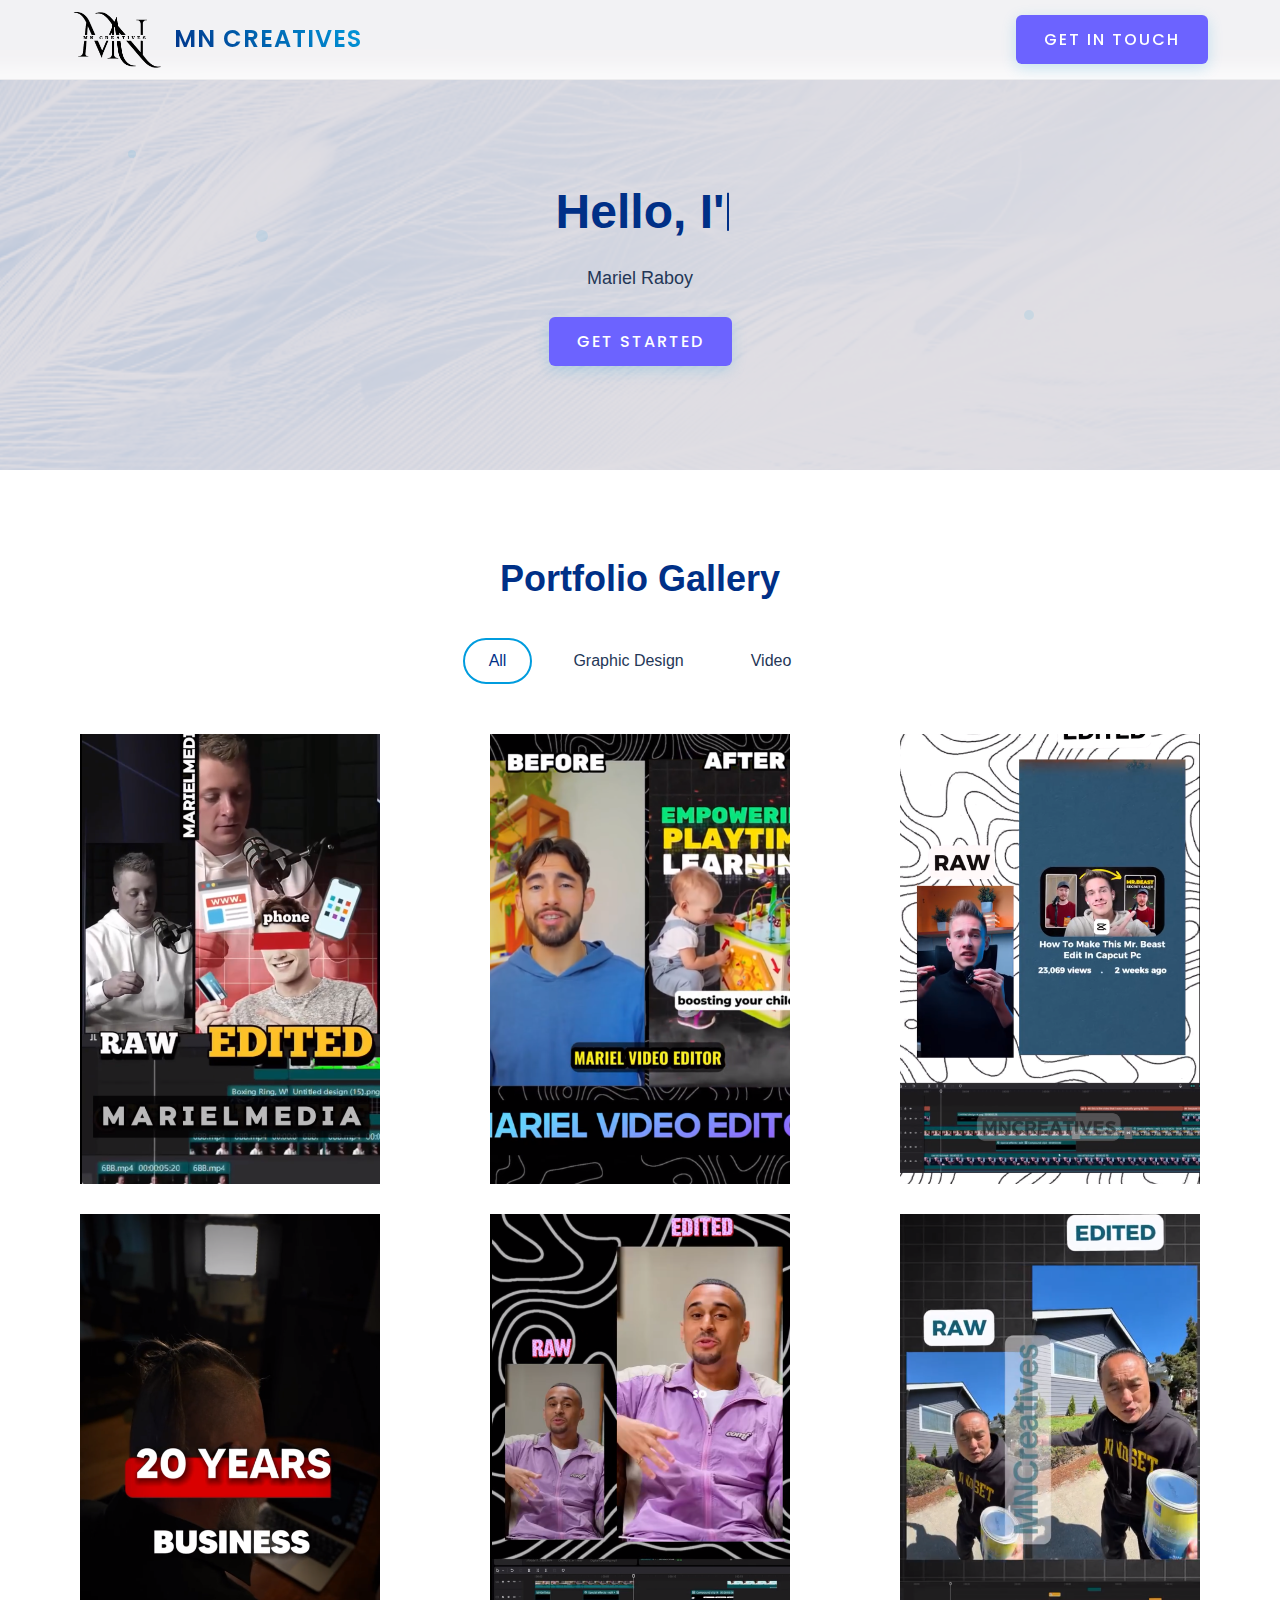
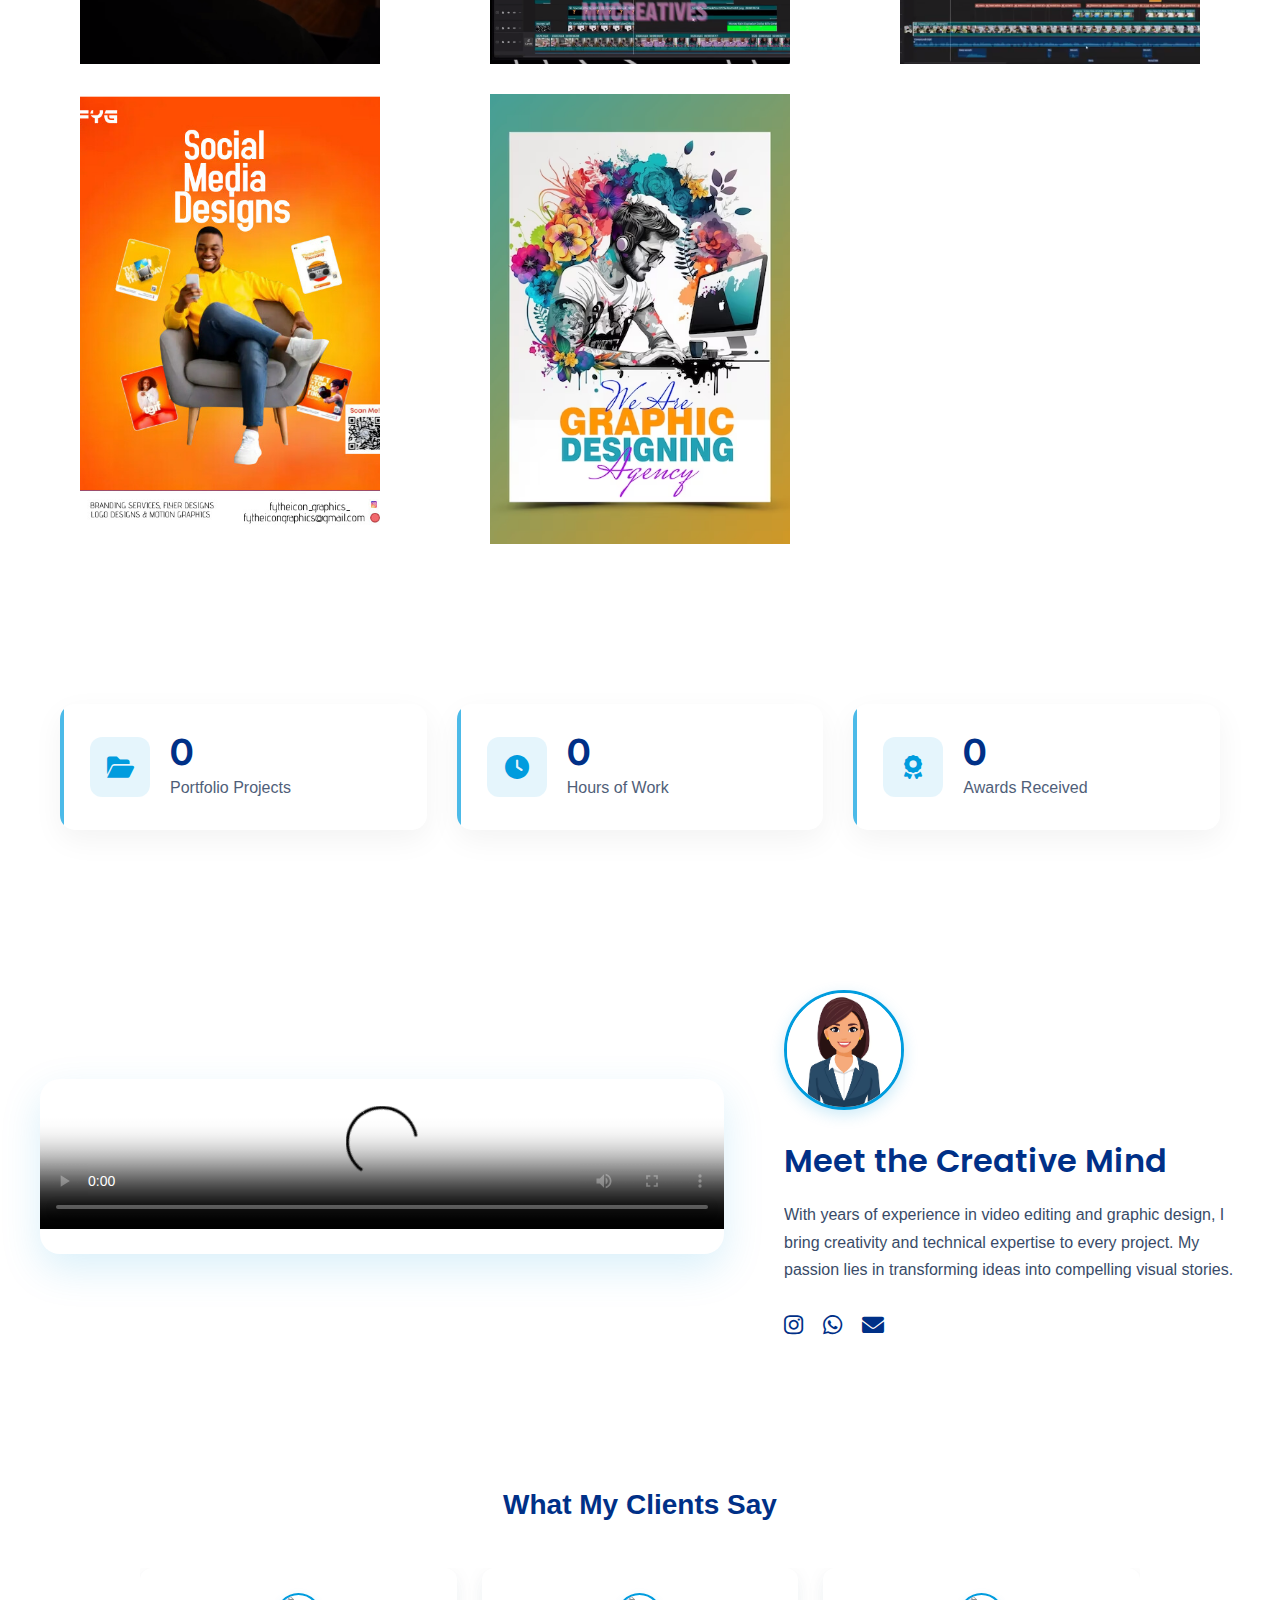
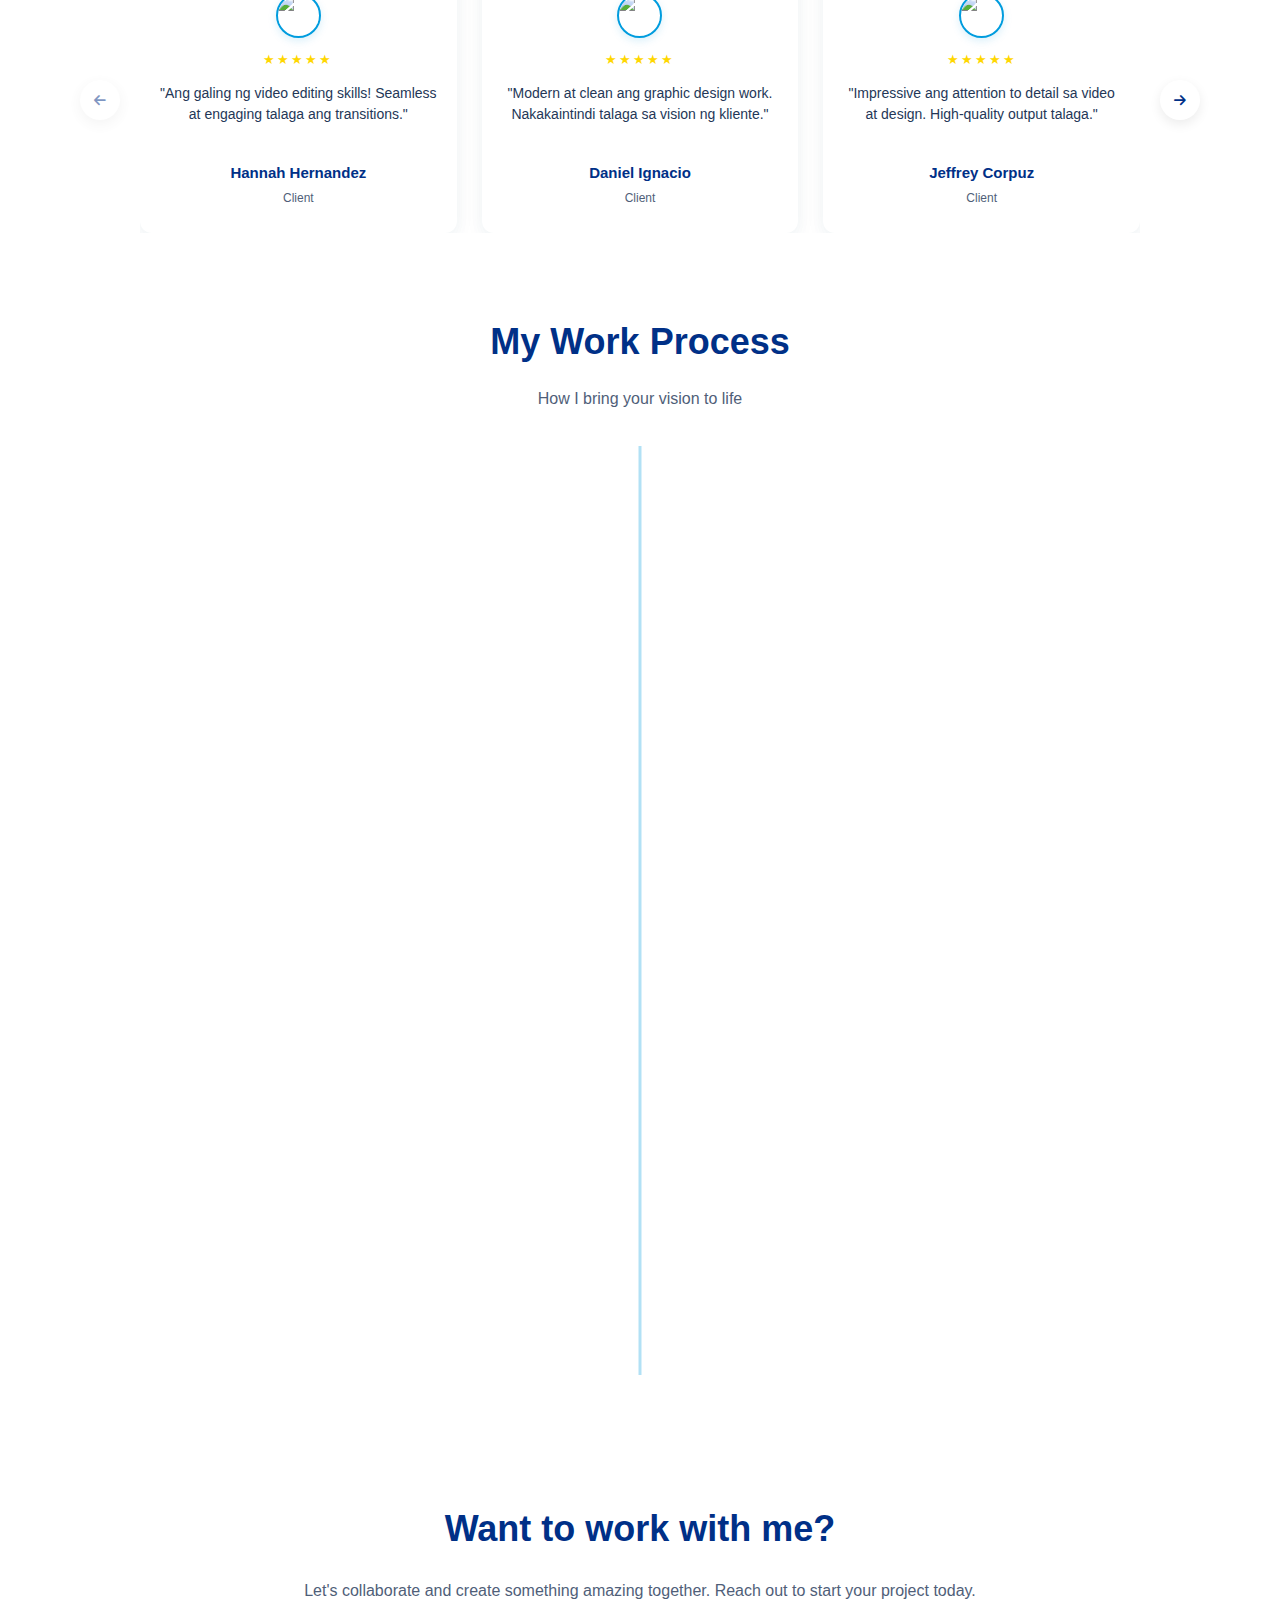
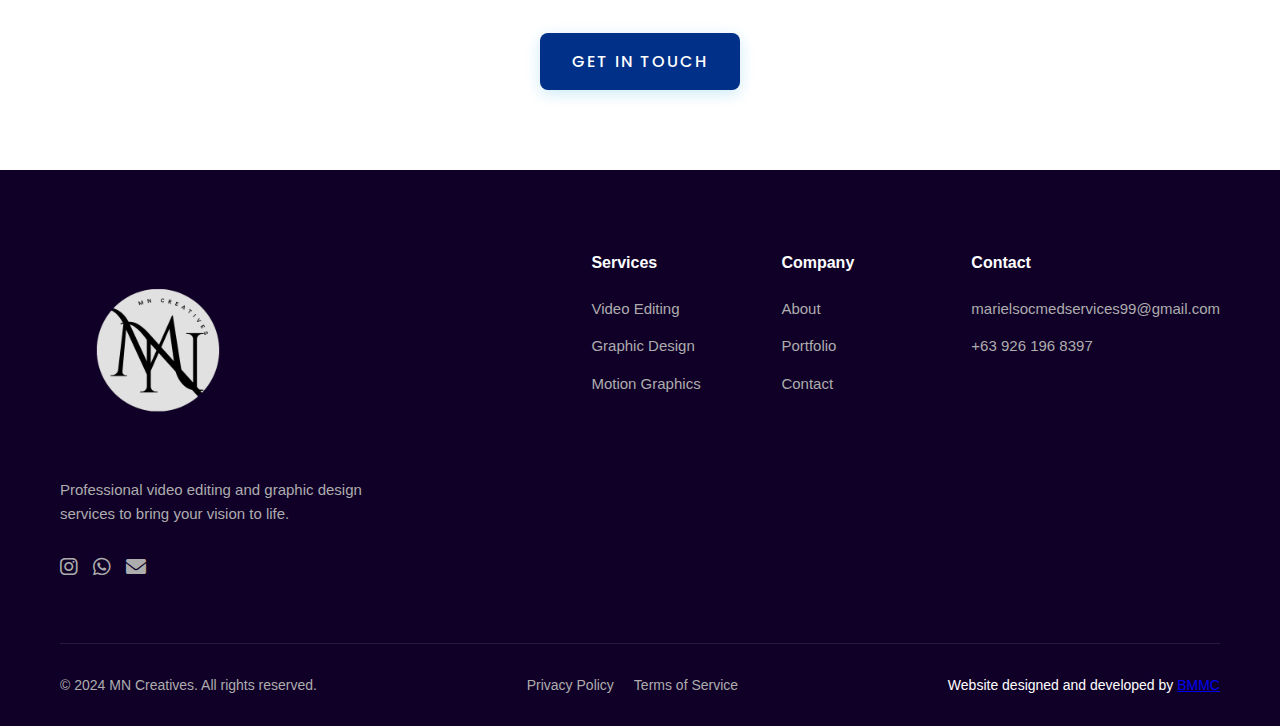
==== MN CREATIVES/index.html @ d4d214c8 "Add vidsss" ====
<!DOCTYPE html>
<html lang="en">
<head>
    <link rel="preconnect" href="https://fonts.googleapis.com">
    <link rel="preconnect" href="https://fonts.gstatic.com" crossorigin>
    <link href="https://fonts.googleapis.com/css2?family=Inter:wght@400;500;600;700&display=swap" rel="stylesheet">
    <link rel="stylesheet" href="https://cdnjs.cloudflare.com/ajax/libs/font-awesome/6.0.0/css/all.min.css">
    <meta charset="UTF-8">
    <meta name="viewport" content="width=device-width, initial-scale=1.0">
    <title>MN CREATIVES</title>
    <link rel="stylesheet" href="style.css">
    <script src="script.js" defer></script>
</head>
<body>
    <!-- Header Section -->
    <header>
        <nav>
            <a href="#" class="logo">
                <img src="images/MN CREATION.png" alt="MN Creatives Logo">
                <span class="logo-text">MN Creatives</span>
            </a>
            <ul class="nav-links">
                <li><a href="#portfolio" class="scroll-link">Portfolio</a></li>
                <li><a href="about.html" onclick="location.href='about.html'">About Me</a></li>
            
                <li><a href="#contact">Contact</a></li>
            </ul>
           
            <a  href="contact.html"><button class="cta-button">Get In Touch</button> </a>
            <button class="menu-btn" aria-label="Toggle menu">
                <span></span>
                <span></span>
                <span></span>
            </button>
        </nav>
    </header>
    <div class="scroll-indicator"></div>
    <!-- Hero Section -->
    <section class="hero">
        <!-- Optional Particles -->
        <div class="particles">
            <div class="particle"></div>
            <div class="particle"></div>
            <div class="particle"></div>
        </div>
        
        <div class="hero-content">
            <h1>Hello, I'm</h1>
            <p>Mariel Raboy
            </p>
                <a href="#contact">
             <button href="#contact" class="cta-button" >Get Started</button>
            </a>
        </div>
    </section>

    <!-- Portfolio Section -->
    <section class="portfolio" id="portfolio">
        <div class="portfolio-header">
            <h2>Portfolio Gallery</h2>
            <div class="portfolio-filters">
                <button class="filter-btn active" data-filter="all">All</button>
                <button class="filter-btn" data-filter="graphic-design">Graphic Design</button>
                <button class="filter-btn" data-filter="video">Video</button>
            </div>
        </div>

        <div class="portfolio-grid">

            <!-- Video Item 1 -->
            <div class="portfolio-item video">
                <div class="portfolio-content">
                    <img src="images/sample1 thmb.png" alt="Corporate Video">
                    <div class="portfolio-overlay">
                        <h3>Corporate Video</h3>
                        <p>Video Production</p>
                        <a href="#" class="view-project"
                           data-type="video"
                           data-media="Videos/sample1.mp4"
                           data-title="Corporate Video"
                           data-category="Video Production"
                           data-description="Professional corporate video showcasing company culture and values through compelling storytelling.">
                            View Project
                        </a>
                    </div>
                </div>
            </div>

            <!-- Video Item 2 -->
            <div class="portfolio-item video">
                <div class="portfolio-content">
                    <img src="images/sample2 thmb.png" alt="Product Showcase">
                    <div class="portfolio-overlay">
                        <h3>Product Showcase</h3>
                        <p>Video Production</p>
                        <a href="#" class="view-project"
                           data-type="video"
                           data-media="videos/sample2.mp4"
                           data-title="Product Showcase"
                           data-category="Video Production"
                           data-description="Dynamic product showcase video highlighting features and benefits through creative cinematography.">
                            View Project
                        </a>
                    </div>
                </div>
            </div>

            <!-- Video Item 3 -->
            <div class="portfolio-item video">
                <div class="portfolio-content">
                    <img src="images/sample3 thmb.png" alt="Event Highlights">
                    <div class="portfolio-overlay">
                        <h3>Event Highlights</h3>
                        <p>Video Production</p>
                        <a href="#" class="view-project"
                           data-type="video"
                           data-media="videos/sample3.mp4"
                           data-title="Event Highlights"
                           data-category="Video Production"
                           data-description="Engaging event highlights video capturing key moments and atmosphere through professional editing.">
                            View Project
                        </a>
                    </div>
                </div>
            </div>


    <!-- Video Item 3 -->
    <div class="portfolio-item video">
        <div class="portfolio-content">
            <img src="images/sample4 thmb.png" alt="Event Highlights">
            <div class="portfolio-overlay">
                <h3>Event Highlights</h3>
                <p>Video Production</p>
                <a href="#" class="view-project"
                   data-type="video"
                   data-media="videos/sample4.mp4"
                   data-title="Event Highlights"
                   data-category="Video Production"
                   data-description="Engaging event highlights video capturing key moments and atmosphere through professional editing.">
                    View Project
                </a>
            </div>
        </div>
    </div>




        <!-- Video Item 3 -->
        <div class="portfolio-item video">
            <div class="portfolio-content">
                <img src="images/sample5 thmb.png" alt="Event Highlights">
                <div class="portfolio-overlay">
                    <h3>Event Highlights</h3>
                    <p>Video Production</p>
                    <a href="#" class="view-project"
                       data-type="video"
                       data-media="videos/sample5.mp4"
                       data-title="Event Highlights"
                       data-category="Video Production"
                       data-description="Engaging event highlights video capturing key moments and atmosphere through professional editing.">
                        View Project
                    </a>
                </div>
            </div>
        </div>








            <!-- Video Item 3 -->
            <div class="portfolio-item video">
                <div class="portfolio-content">
                    <img src="images/sample6 thmb.png" alt="Event Highlights">
                    <div class="portfolio-overlay">
                        <h3>Event Highlights</h3>
                        <p>Video Production</p>
                        <a href="#" class="view-project"
                           data-type="video"
                           data-media="videos/sample6.mp4"
                           data-title="Event Highlights"
                           data-category="Video Production"
                           data-description="Engaging event highlights video capturing key moments and atmosphere through professional editing.">
                            View Project
                        </a>
                    </div>
                </div>
            </div>



     <!-- Graphic Design Item 1 -->
     <div class="portfolio-item graphic-design">
        <div class="portfolio-content">
            <img src="images/samp1.jpg" alt="Logo Design">
            <div class="portfolio-overlay">
                <h3>Poster Design</h3>
                <p>Graphic Design</p>
                <a href="#" class="view-project"
                   data-type="image"
                   data-media="images/samp1.jpg"
                   data-title="Logo Design"
                   data-category="Graphic Design"
                   data-description="Modern and versatile logo design created with careful attention to brand identity and visual impact.">
                    View Project
                </a>
            </div>
        </div>
    </div>



    
     <!-- Graphic Design Item 2 -->
     <div class="portfolio-item graphic-design">
        <div class="portfolio-content">
            <img src="images/samp2.avif" alt="Brand Identity">
            <div class="portfolio-overlay">
                <h3>Brand Identity</h3>
                <p>Graphic Design</p>
                <a href="#" class="view-project"
                   data-type="image"
                   data-media="images/samp2.avif"
                   data-title="Brand Identity"
                   data-category="Graphic Design"
                   data-description="Creative poster design with striking visuals and typography that effectively communicates the intended message and captures attention.">
                    View Project
                </a>
            </div>
        </div>
    </div>


        </div>
    </section>

    <!-- Stats Section -->
    <section class="stats">
        <div class="stats-container">
            <div class="stat-item">
                <div class="stat-icon">
                    <i class="fas fa-folder-open"></i>
                </div>
                <div class="stat-content">
                    <div class="stat-number" data-target="8">0</div>
                    <p>Portfolio Projects</p>
                </div>
            </div>
            
            <div class="stat-item">
                <div class="stat-icon">
                    <i class="fas fa-clock"></i>
                </div>
                <div class="stat-content">
                    <div class="stat-number" data-target="1200">0</div>
                    <p>Hours of Work</p>
                </div>
            </div>
            
            <div class="stat-item">
                <div class="stat-icon">
                    <i class="fas fa-award"></i>
                </div>
                <div class="stat-content">
                    <div class="stat-number" data-target="5">0</div>
                    <p>Awards Received</p>
                </div>
            </div>
        </div>
    </section>
    <!-- Introduction Section -->
    <section class="introduction">
        <div class="intro-container">
            <div class="intro-video">
                <div class="video-wrapper">
                    <video id="intro-video" poster="images/video-poster.jpg" controls>
                        <source src="videos/Liquid Motion - Self Intro.mp4" type="video/mp4">
                        Your browser does not support the video tag.
                    </video>
                    <div class="intro-credits">
                        <p>Video by <span>MN Creatives</span></p>
                    </div>
                </div>
            </div>

            <div class="intro-headshot">
                <img src="images/female-employee-avatar_505024-1188.avif" alt="Professional Headshot">
                <div class="intro-text">
                    <h2>Meet the Creative Mind</h2>
                    <p>With years of experience in video editing and graphic design, I bring creativity and technical expertise to every project. My passion lies in transforming ideas into compelling visual stories.</p>
                    <div class="social-links">
                        <a href="#"><i class="fab fa-instagram"></i></a>
                        <a href="https://wa.me/639261968397"><i class="fab fa-whatsapp"></i></a>
                        <a href="mailto:marielsocmedservices99@gmail.com"><i class="fas fa-envelope"></i></a>
                    </div>
                </div> 
            </div>
        </div>


    </section>
    <!-- Testimonials Section -->
    <section class="testimonials">
        <h2>What My Clients Say</h2>
        <div class="testimonials-container">
            <button class="nav-btn prev">
                <i class="fas fa-arrow-left"></i>
            </button>
            
            <div class="testimonials-wrapper">
                <div class="testimonial-track">
                    <!-- Card 1 -->
                    <div class="testimonial-card">
                        <img src="https://easy-peasy.ai/cdn-cgi/image/quality=80,format=auto,width=700/https://fdczvxmwwjwpwbeeqcth.supabase.co/storage/v1/object/public/images/fc91da5e-1965-4cd4-829b-35a06e6fc2b2/930b98e2-1bb7-45ef-a3df-3eee478d4a16.png" alt="Filipino">
                        <div class="stars">★★★★★</div>
                        <p>"Ang galing ng video editing skills! Seamless at engaging talaga ang transitions."</p>
                        <h4>Hannah Hernandez</h4>
                        <span>Client</span>
                    </div>

                    <!-- Card 2 -->
                    <div class="testimonial-card">
                        <img src="https://static.vecteezy.com/system/resources/thumbnails/048/001/175/small_2x/smiling-filipino-young-man-portrait-for-social-media-profile-marketing-website-design-photo.jpg" alt="Filipino">
                        <div class="stars">★★★★★</div>
                        <p>"Modern at clean ang graphic design work. Nakakaintindi talaga sa vision ng kliente."</p>
                        <h4>Daniel Ignacio</h4>
                        <span>Client</span>
                    </div>

                    <!-- Card 3 -->
                    <div class="testimonial-card">
                        <img src="https://static.vecteezy.com/system/resources/thumbnails/048/001/172/small_2x/filipino-teenage-boy-s-bright-smile-ideal-for-youth-and-diversity-representation-in-media-campaigns-photo.jpg" alt="Filipino">
                        <div class="stars">★★★★★</div>
                        <p>"Impressive ang attention to detail sa video at design. High-quality output talaga."</p>
                        <h4>Jeffrey Corpuz</h4>
                        <span>Client</span>
                    </div>

                       <!-- Card 3 -->
                       <div class="testimonial-card">
                        <img src="https://t3.ftcdn.net/jpg/05/48/46/62/360_F_548466222_MDbMS1Aeg9FaSHF42YQMdSUkjTHFV9ym.jpg" alt="Filipino">
                        <div class="stars">★★★★★</div>
                        <p>"Impressive ang attention to detail sa video at design. High-quality output talaga."</p>
                        <h4>Steven Salvacion</h4>
                        <span>Client</span>
                    </div>

                    <!-- Add more cards as needed -->
                </div>
            </div>

            <button class="nav-btn next">
                <i class="fas fa-arrow-right"></i>
            </button>
        </div>
    </section>














<!-- Add this section where you want it to appear -->




   <!-- Step 4 

<section class="pricing-section" id="pricing">
    <div class="container">
        <div class="section-header">
            <h2>Pricing Plans</h2>
            <p>Choose the perfect package for your project</p>
        </div>

        <div class="pricing-grid">
     =
            <div class="pricing-card">
                <div class="package-header">
                    <h3>Basic Package</h3>
                    <div class="price">
                        <span class="currency">₱</span>
                        <span class="amount">2,500</span>
                        <span class="duration">/project</span>
                    </div>
                </div>
                <div class="package-features">
                    <ul>
                        <li><i class="fas fa-check"></i> Basic Video Editing</li>
                        <li><i class="fas fa-check"></i> Up to 5 Minutes Duration</li>
                        <li><i class="fas fa-check"></i> 2 Rounds of Revisions</li>
                        <li><i class="fas fa-check"></i> Basic Color Correction</li>
                        <li><i class="fas fa-check"></i> 3-5 Days Delivery</li>
                        <li><i class="fas fa-check"></i> 1080p Full HD</li>
                    </ul>
                </div>
                <a href="contact.html" class="package-btn">Get Started</a>
            </div>

  
            <div class="pricing-card featured">
                <div class="popular-badge">Most Popular</div>
                <div class="package-header">
                    <h3>Pro Package</h3>
                    <div class="price">
                        <span class="currency">₱</span>
                        <span class="amount">5,000</span>
                        <span class="duration">/project</span>
                    </div>
                </div>
                <div class="package-features">
                    <ul>
                        <li><i class="fas fa-check"></i> Advanced Video Editing</li>
                        <li><i class="fas fa-check"></i> Up to 15 Minutes Duration</li>
                        <li><i class="fas fa-check"></i> Unlimited Revisions</li>
                        <li><i class="fas fa-check"></i> Advanced Color Grading</li>
                        <li><i class="fas fa-check"></i> Motion Graphics</li>
                        <li><i class="fas fa-check"></i> 2-3 Days Delivery</li>
                        <li><i class="fas fa-check"></i> 4K Resolution</li>
                    </ul>
                </div>
                <a href="contact.html" class="package-btn featured">Get Started</a>
            </div>

   
            <div class="pricing-card">
                <div class="package-header">
                    <h3>Premium Package</h3>
                    <div class="price">
                        <span class="currency">₱</span>
                        <span class="amount">10,000</span>
                        <span class="duration">/project</span>
                    </div>
                </div>
                <div class="package-features">
                    <ul>
                        <li><i class="fas fa-check"></i> Premium Video Production</li>
                        <li><i class="fas fa-check"></i> Unlimited Duration</li>
                        <li><i class="fas fa-check"></i> Unlimited Revisions</li>
                        <li><i class="fas fa-check"></i> Professional Color Grading</li>
                        <li><i class="fas fa-check"></i> Custom Motion Graphics</li>
                        <li><i class="fas fa-check"></i> Sound Design</li>
                        <li><i class="fas fa-check"></i> 24/7 Priority Support</li>
                        <li><i class="fas fa-check"></i> 4K Resolution</li>
                    </ul>
                </div>
                <a href="contact.html" class="package-btn">Get Started</a>
            </div>
        </div>

        <div class="pricing-note">
            <p>* Custom packages available for specific project requirements</p>
            <a href="contact.html" class="custom-quote-btn">Request Custom Quote</a>
        </div>
    </div>
</section>


-->


<!-- Work Process Section -->
<section class="process-section" id="process">
    <div class="container">
        <div class="section-header">
            <h2>My Work Process</h2>
            <p>How I bring your vision to life</p>
        </div>
        
        <div class="process-grid">
            <!-- Step 1 -->
            <div class="process-card">
                <div class="process-content">
                    <div class="process-icon">
                        <i class="fas fa-comments"></i>
                    </div>
                    <div class="process-text">
                        <div class="step-number"> 01</div>
                        <h3>Initial Consultation</h3>
                        <p>We discuss your project requirements, goals, and vision to ensure we're aligned on expectations.</p>
                    </div>
                </div>
            </div>

            <!-- Step 2 -->
            <div class="process-card">
                <div class="process-content">
                    <div class="process-icon">
                        <i class="fas fa-file-alt"></i>
                    </div>
                    <div class="process-text">
                        <div class="step-number"> 02</div>
                        <h3>Planning & Strategy</h3>
                        <p>I create a detailed project plan including timeline, deliverables, and creative direction.</p>
                    </div>
                </div>
            </div>

            <!-- Step 3 -->
            <div class="process-card">
                <div class="process-content">
                    <div class="process-icon">
                        <i class="fas fa-edit"></i>
                    </div>
                    <div class="process-text">
                        <div class="step-number"> 03</div>
                        <h3>Creation & Editing</h3>
                        <p>I begin the creative process, applying my expertise to bring your vision to life.</p>
                    </div>
                </div>
            </div>

            <!-- Step 4 -->
            <div class="process-card">
                <div class="process-content">
                    <div class="process-icon">
                        <i class="fas fa-sync"></i>
                    </div>
                    <div class="process-text">
                        <div class="step-number"> 04</div>
                        <h3>Revisions</h3>
                        <p>You review the work and provide feedback for any adjustments needed.</p>
                    </div>
                </div>
            </div>

            <!-- Step 5 -->
            <div class="process-card">
                <div class="process-content">
                    <div class="process-icon">
                        <i class="fas fa-check-circle"></i>
                    </div>
                    <div class="process-text">
                        <div class="step-number"> 05</div>
                        <h3>Final Delivery</h3>
                        <p>After final approval, I deliver your project in all required formats.</p>
                    </div>
                </div>
            </div>
        </div>
    </div>
</section>









    <!-- CTA Section -->
    <section class="cta" id="contact">
        <div class="cta-container">
            <h2>Want to work with me?</h2>
            <p>Let's collaborate and create something amazing together. Reach out to start your project today.</p>
            <a href="contact.html"> 
                <button class="cta-button">Get In Touch</button>
            </a>
        </div>
    </section>



    <!-- Footer -->
    <footer>
        <div class="footer-container">
            <!-- Main Footer Content -->
            <div class="footer-main">
                <!-- Brand Column -->
                <div class="footer-brand">
                    <img src="images/MN CREATIVES 2 Circle.png" alt="MN Creatives Logo" class="footer-logo" style="width: 200px; height: 200px;">
                    <p>Professional video editing and graphic design services to bring your vision to life.</p>
                    <div class="social-links">
                        <a href="#" aria-label="Instagram"><i class="fab fa-instagram"></i></a>
                        <a href="https://wa.me/639261968397" aria-label="WhatsApp"><i class="fab fa-whatsapp"></i></a>
                        <a href="mailto:marielsocmedservices99@gmail.com" aria-label="Email"><i class="fas fa-envelope"></i></a>
                    </div>
                </div>

                <!-- Quick Links -->
                <div class="footer-links">
                    <div class="link-group">
                        <h4>Services</h4>
                        <ul>
                            <li><a href="#">Video Editing</a></li>
                            <li><a href="#">Graphic Design</a></li>
                            <li><a href="#">Motion Graphics</a></li>
                        </ul>
                    </div>

                    <div class="link-group">
                        <h4>Company</h4>
                        <ul>
                            <li><a href="#">About</a></li>
                            <li><a href="#">Portfolio</a></li>
                            <li><a href="#">Contact</a></li>
                        </ul>
                    </div>

                    <div class="link-group">
                        <h4>Contact</h4>
                        <ul>
                            <li><a href="mailto:marielsocmedservices99@gmail.com">marielsocmedservices99@gmail.com</a></li>
                            <li><a href="tel:+639261968397">+63 926 196 8397</a></li>
                        </ul>
                    </div>
                </div>
            </div>

            <!-- Footer Bottom -->
            <div class="footer-bottom">
                <span>© 2024 MN Creatives. All rights reserved.</span>
                <div class="legal-links">
                    <a href="#">Privacy Policy</a>
                    <a href="#">Terms of Service</a>
                </div>
                <div class="developer-credit">
                    <p>Website designed and developed by <a href="https://rbs-repository.github.io/Budaque/" target="_blank" rel="noopener noreferrer">BMMC</a></p>
                </div>
            </div>
        </div>
    </footer>

    <!-- Portfolio Modal -->
    <div id="portfolioModal" class="modal">
        <div class="modal-content">
            <div class="modal-media">
                <!-- Will contain either image or video -->
            </div>
            <div class="modal-info">
                <h3 id="modalTitle"></h3>
                <span id="modalCategory"></span>
                <p id="modalDescription"></p>
                <button class="modal-bottom-close">Close</button>
            </div>
        </div>
    </div>
</body>
</html>
---- MN CREATIVES/style.css ----
@import url('https://fonts.googleapis.com/css2?family=Inter:wght@400;500;600;700&display=swap');
@import url('https://fonts.googleapis.com/css2?family=Poppins:wght@500;600;700&display=swap');
/* Base Styles */

:root {
    --primary-color: #00bfe7;
    --dark-bg: #100028;
    --text-light: #ffffff;
    --text-gray: #adadad;
    --border-color: rgba(255, 255, 255, 0.1);
    --paypal-blue: #003087;
    --paypal-light-blue: #009cde;
    --paypal-dark: #1d2939;
    --paypal-text: #243757;
    --white: #ffffff;
}

    

body {
    font-family: 'Inter', 'Helvetica Neue', Arial, sans-serif;
}
* {
    margin: 0;
    padding: 0;
    box-sizing: border-box;
}

body {
    font-family: "Josefin Sans", sans-serif;
    background-color: var(--dark-bg);
    color: var(--text-light);
    line-height: 1.6;
}

/* Modern Navbar Styles */
header {
    position: fixed;
    top: 0;
    width: 100%;
    height: 80px;
    background: rgba(255, 255, 255, 0.95);
    backdrop-filter: blur(10px);
    -webkit-backdrop-filter: blur(10px);
    border-bottom: 1px solid rgba(0, 0, 0, 0.05);
    z-index: 1000;
    transition: all 0.3s ease;
}

header.scrolled {
    height: 70px;
    box-shadow: 0 2px 20px rgba(0, 0, 0, 0.1);
}

nav {
    max-width: 1200px;
    height: 100%;
    margin: 0 auto;
    padding: 0 2rem;
    display: flex;
    justify-content: space-between;
    align-items: center;
}

.logo {
    display: flex;
    align-items: center;
    gap: 12px;
    text-decoration: none;
}

.logo img {
    height: 60px;
    width:  90px;
    
  
}

.logo-text {
    font-family: 'Poppins', sans-serif;
    font-weight: 600;
    font-size: 24px;
    color: var(--paypal-blue);
    letter-spacing: 1px;
    text-transform: uppercase;
    background: linear-gradient(45deg, var(--paypal-blue), var(--paypal-light-blue));
    -webkit-background-clip: text;
    -webkit-text-fill-color: transparent;
    background-clip: text;
    transition: all 0.3s ease;
}

.logo:hover .logo-text {
    transform: translateX(5px);
}

.nav-links {
    display: flex;
    gap: 2rem;
    align-items: center;
    margin: 0;
    padding: 0;
    list-style: none;
}

.nav-links a {
    font-family: 'Poppins', sans-serif;
    color: var(--paypal-dark);
    text-decoration: none;
    font-size: 0.95rem;
    font-weight: 500;
    padding: 0.5rem 0;
    transition: all 0.3s ease;
    position: relative;
}

.nav-links a::after {
    content: '';
    position: absolute;
    bottom: 0;
    left: 0;
    width: 0;
    height: 2px;
    background: var(--paypal-light-blue);
    transition: width 0.3s ease;
    border-radius: 2px;
}

.nav-links a:hover {
    color: var(--paypal-light-blue);
}

.nav-links a:hover::after {
    width: 100%;
}

.cta-button {
    font-family: 'Poppins', sans-serif;
    background: var(--paypal-light-blue);
    color: white;
    padding: 0.8rem 1.5rem;
    border-radius: 50px;
    border: none;
    font-size: 0.95rem;
    font-weight: 500;
    cursor: pointer;
    transition: all 0.3s ease;
    box-shadow: 0 2px 10px rgba(0, 156, 222, 0.2);
}

.cta-button:hover {
    background: var(--paypal-blue);
    transform: translateY(-2px);
    box-shadow: 0 4px 15px rgba(0, 156, 222, 0.3);
}

/* Add smooth scroll behavior */
html {
    scroll-behavior: smooth;
}

/* Add scroll indicator */
.scroll-indicator {
    height: 2px;
    background: var(--paypal-light-blue);
    position: fixed;
    top: 80px;
    left: 0;
    z-index: 1001;
    transition: width 0.3s ease;
}

/* Responsive adjustments */
@media (max-width: 768px) {
    nav {
        padding: 0 1rem;
    }

    .nav-links {
        gap: 1.5rem;
    }

    .nav-links a {
        font-size: 0.9rem;
    }

    .cta-button {
        padding: 0.7rem 1.2rem;
        font-size: 0.9rem;
    }
}

/* Add hover effect for active state */
.nav-links a.active {
    color: var(--paypal-light-blue);
}

.nav-links a.active::after {
    width: 100%;
}

/* Optional: Add animation for menu items */
@keyframes fadeInDown {
    from {
        opacity: 0;
        transform: translateY(-10px);
    }
    to {
        opacity: 1;
        transform: translateY(0);
    }
}

.nav-links li {
    animation: fadeInDown 0.5s ease forwards;
    opacity: 0;
}

.nav-links li:nth-child(1) { animation-delay: 0.1s; }
.nav-links li:nth-child(2) { animation-delay: 0.2s; }
.nav-links li:nth-child(3) { animation-delay: 0.3s; }
.nav-links li:nth-child(4) { animation-delay: 0.4s; }
.nav-links li:nth-child(5) { animation-delay: 0.5s; }

/* Hero Section with Fixed Background and Button */
.hero {
    height: 400px;
    background: linear-gradient(rgba(255, 255, 255, 0.85), rgba(255, 255, 255, 0.85)),
                url('path-to-your-feather-bg.jpg');
    background-size: cover;
    background-position: center;
    background-attachment: fixed; /* This creates a parallax-like effect */
    display: flex;
    align-items: center;
    justify-content: center;
    text-align: center;
    padding: 80px 20px;
    position: relative;
    margin-top: 70px;
    overflow: hidden;
}

/* Background with better visibility */
.hero::before {
    content: '';
    position: absolute;
    top: 0;
    left: 0;
    right: 0;
    bottom: 0;
    background: url('images/blue.png') no-repeat center center;
    background-size: cover;
    background-attachment: fixed;
    opacity: 0.15;
    z-index: 1;
    animation: subtlePulse 4s ease-in-out infinite;
}

/* Updated Hero Content */
.hero-content {
    max-width: 800px;
    position: relative;
    z-index: 2;
    animation: fadeIn 1s ease forwards;
}

/* Updated Button Styles */
.cta-button {
    background: var(--paypal-light-blue);
    color: var(--white);
    border: none;
    border-radius: 25px;
    padding: 14px 28px;
    font-size: 16px;
    font-weight: 600;
    text-transform: uppercase;
    letter-spacing: 1px;
    cursor: pointer;
    transition: all 0.3s ease;
    box-shadow: 0 4px 15px rgba(0, 156, 222, 0.2);
    position: relative;
    overflow: hidden;
    z-index: 1;
}

/* Button Hover Effect */
.cta-button::before {
    content: '';
    position: absolute;
    top: 0;
    left: 0;
    width: 100%;
    height: 100%;
    background: var(--paypal-blue);
    transform: translateX(-100%);
    transition: transform 0.3s ease;
    z-index: -1;
}

.cta-button:hover::before {
    transform: translateX(0);
}

.cta-button:hover {
    transform: translateY(-2px);
    box-shadow: 0 6px 20px rgba(0, 156, 222, 0.3);
}

/* Refined Animations */
@keyframes fadeIn {
    from {
        opacity: 0;
    }
    to {
        opacity: 1;
    }
}

@keyframes subtlePulse {
    0% {
        transform: scale(1);
        opacity: 0.15;
    }
    50% {
        transform: scale(1.01);
        opacity: 0.2;
    }
    100% {
        transform: scale(1);
        opacity: 0.15;
    }
}

/* Text Animations */
.hero-content h1 {
    font-size: 48px;
    font-weight: 700;
    color: var(--paypal-blue);
    margin-bottom: 15px;
    animation: slideDown 0.8s ease forwards;
}

.hero-content p {
    font-size: 18px;
    color: var(--paypal-text);
    margin-bottom: 25px;
    line-height: 1.5;
    animation: slideUp 0.8s ease forwards 0.2s;
}

@keyframes slideDown {
    from {
        opacity: 0;
        transform: translateY(-20px);
    }
    to {
        opacity: 1;
        transform: translateY(0);
    }
}

@keyframes slideUp {
    from {
        opacity: 0;
        transform: translateY(20px);
    }
    to {
        opacity: 1;
        transform: translateY(0);
    }
}

/* Optional: Add floating particles */
.particles {
    position: absolute;
    width: 100%;
    height: 100%;
    top: 0;
    left: 0;
    z-index: 1;
}

.particle {
    position: absolute;
    background: var(--paypal-light-blue);
    border-radius: 50%;
    opacity: 0.1;
    animation: float 6s infinite;
}

.particle:nth-child(1) { width: 8px; height: 8px; left: 10%; top: 20%; }
.particle:nth-child(2) { width: 12px; height: 12px; left: 20%; top: 40%; animation-delay: -1s; }
.particle:nth-child(3) { width: 10px; height: 10px; left: 80%; top: 60%; animation-delay: -2s; }

@keyframes float {
    0%, 100% {
        transform: translateY(0) rotate(0deg);
    }
    50% {
        transform: translateY(-20px) rotate(180deg);
    }
}

/* Floating animation for decorative elements */
.hero-decoration {
    position: absolute;
    width: 100%;
    height: 100%;
    top: 0;
    left: 0;
    overflow: hidden;
    z-index: 1;
}

.floating-element {
    position: absolute;
    background: var(--paypal-light-blue);
    opacity: 0.1;
    border-radius: 50%;
}

.float-1 {
    width: 100px;
    height: 100px;
    top: 10%;
    left: 10%;
    animation: float 6s ease-in-out infinite;
}

.float-2 {
    width: 50px;
    height: 50px;
    top: 60%;
    right: 10%;
    animation: float 8s ease-in-out infinite -2s;
}

.float-3 {
    width: 75px;
    height: 75px;
    bottom: 10%;
    left: 20%;
    animation: float 7s ease-in-out infinite -1s;
}

@keyframes float {
    0% {
        transform: translateY(0) rotate(0deg);
    }
    50% {
        transform: translateY(-20px) rotate(180deg);
    }
    100% {
        transform: translateY(0) rotate(360deg);
    }
}

/* Typing animation for the title */
.hero-content h1 {
    position: relative;
    width: fit-content;
    margin: 0 auto 15px;
}

.hero-content h1::after {
    content: '';
    position: absolute;
    right: -5px;
    top: 50%;
    transform: translateY(-50%);
    height: 50%;
    width: 2px;
    background: var(--paypal-blue);
    animation: blink 1s step-end infinite;
}

@keyframes blink {
    from, to {
        opacity: 1;
    }
    50% {
        opacity: 0;
    }
}

/* Portfolio Section Styles */
.portfolio {
    padding: 80px 20px;
    background: var(--white);
    position: relative;
    overflow: hidden;
}

.portfolio-header {
    text-align: center;
    margin-bottom: 50px;
}

.portfolio h2 {
    font-size: 36px;
    color: var(--paypal-blue);
    margin-bottom: 30px;
    font-weight: 600;
}

/* Filter Buttons */
.portfolio-filters {
    display: flex;
    justify-content: center;
    gap: 15px;
    margin-bottom: 40px;
}

.filter-btn {
    padding: 12px 24px;
    border: 2px solid transparent;
    border-radius: 25px;
    background: transparent;
    color: var(--paypal-text);
    font-size: 16px;
    font-weight: 500;
    cursor: pointer;
    transition: all 0.4s cubic-bezier(0.4, 0, 0.2, 1);
    position: relative;
    overflow: hidden;
}

.filter-btn::before {
    content: '';
    position: absolute;
    top: 0;
    left: 0;
    width: 100%;
    height: 100%;
    background: var(--paypal-light-blue);
    opacity: 0.1;
    transform: translateX(-100%);
    transition: transform 0.4s cubic-bezier(0.4, 0, 0.2, 1);
    z-index: -1;
}

.filter-btn:hover::before,
.filter-btn.active::before {
    transform: translateX(0);
}

.filter-btn.active {
    color: var(--paypal-blue);
    border-color: var(--paypal-light-blue);
}

/* Portfolio Grid */
.portfolio-grid {
    display: grid;
    grid-template-columns: repeat(auto-fill, minmax(300px, 1fr));
    gap: 30px;
    max-width: 1200px;
    margin: 0 auto;
}

/* Portfolio Items */
.portfolio-item {
    position: relative;
    width: 100%;
    aspect-ratio: 2/3;
    max-width: 300px;
    margin: 0 auto;
}

.portfolio-content {
    width: 100%;
    height: 100%;
    position: relative;
}

.portfolio-overlay {
    position: absolute;
    top: 0;
    left: 0;
    width: 100%;
    height: 100%;
    background: rgba(0, 135, 161, 0.9);
    opacity: 0;
    display: flex;
    flex-direction: column;
    justify-content: center;
    align-items: center;
    transition: opacity 0.3s ease;
}

.portfolio-item:hover .portfolio-overlay {
    opacity: 1;
}

.portfolio-content img {
    width: 100%;
    height: 100%;
    object-fit: cover;
}

.portfolio-overlay h3 {
    color: var(--white);
    font-size: 24px;
    margin-bottom: 10px;
}

.portfolio-overlay p {
    color: var(--white);
    margin-bottom: 20px;
}

.view-project {
    padding: 10px 20px;
    background: var(--white);
    color: var(--paypal-blue);
    text-decoration: none;
    border-radius: 25px;
    font-weight: 500;
    transition: all 0.3s ease;
}

.view-project:hover {
    background: var(--paypal-light-blue);
    color: var(--white);
}

/* Animation for items */
@keyframes fadeIn {
    from {
        opacity: 0;
        transform: translateY(30px);
    }
    to {
        opacity: 1;
        transform: translateY(0);
    }
}

.portfolio-item {
    animation: fadeIn 0.5s ease forwards;
}

/* CTA Button */
.cta-button {
    background: var(--primary-color);
    color: var(--text-light);
    border: none;
    padding: 14px 32px;
    text-transform: uppercase;
    letter-spacing: 2px;
    cursor: pointer;
    transition: background 0.3s;
}

.cta-button:hover {
    background: #0099b8;
}

/* Responsive Design */
@media (max-width: 768px) {
    .nav-links {
        display: none;
    }
    
    .hero {
        height: 350px;
        padding: 60px 20px;
    }
    
    .hero-content h1 {
        font-size: 36px;
    }
    
    .hero-content p {
        font-size: 16px;
    }
    
    .portfolio {
        padding: 50px 20px;
    }
}

@media (max-width: 480px) {
    .hero {
        height: 300px;
        padding: 40px 20px;
    }

    .hero-content h1 {
        font-size: 28px;
    }

    .hero-content p {
        font-size: 14px;
    }

    .hero .cta-button {
        padding: 12px 24px;
        font-size: 14px;
    }
}

.stats {
    padding: 80px 0;
    background: var(--white);
    position: relative;
    overflow: hidden;
}

.stats-container {
    max-width: 1200px;
    margin: 0 auto;
    padding: 0 20px;
    display: flex;
    justify-content: space-around;
    gap: 30px;
}

.stat-item {
    flex: 1;
    display: flex;
    align-items: center;
    gap: 20px;
    padding: 30px;
    background: white;
    border-radius: 15px;
    box-shadow: 0 10px 30px rgba(0, 0, 0, 0.05);
    transition: all 0.3s cubic-bezier(0.4, 0, 0.2, 1);
    position: relative;
    overflow: hidden;
}

.stat-item::before {
    content: '';
    position: absolute;
    top: 0;
    left: 0;
    width: 4px;
    height: 100%;
    background: var(--paypal-light-blue);
    opacity: 0.7;
}

.stat-item:hover {
    transform: translateY(-5px);
    box-shadow: 0 15px 35px rgba(0, 156, 222, 0.1);
}

.stat-icon {
    width: 60px;
    height: 60px;
    display: flex;
    align-items: center;
    justify-content: center;
    background: rgba(0, 156, 222, 0.1);
    border-radius: 12px;
    color: var(--paypal-light-blue);
    font-size: 24px;
    transition: all 0.3s ease;
}

.stat-item:hover .stat-icon {
    background: var(--paypal-light-blue);
    color: white;
    transform: rotate(360deg);
}

.stat-content {
    flex: 1;
}

.stat-number {
    font-size: 36px;
    font-weight: 700;
    color: var(--paypal-blue);
    margin-bottom: 5px;
    font-family: 'Inter', sans-serif;
    line-height: 1;
}

.stat-content p {
    font-size: 16px;
    color: var(--paypal-text);
    margin: 0;
    opacity: 0.8;
}

/* Animation for numbers */
@keyframes countUp {
    from {
        opacity: 0;
        transform: translateY(20px);
    }
    to {
        opacity: 1;
        transform: translateY(0);
    }
}

.stat-number.animate {
    animation: countUp 0.5s cubic-bezier(0.4, 0, 0.2, 1) forwards;
}

/* Responsive Design */
@media (max-width: 768px) {
    .stats-container {
        flex-direction: column;
        gap: 20px;
    }

    .stat-item {
        padding: 20px;
    }

    .stat-icon {
        width: 50px;
        height: 50px;
        font-size: 20px;
    }

    .stat-number {
        font-size: 28px;
    }

    .stat-content p {
        font-size: 14px;
    }
}

.testimonials {
    padding: 60px 0;
    background: var(--white);
    position: relative;
}

.testimonials h2 {
    text-align: center;
    color: var(--paypal-blue);
    font-size: 28px;
    margin-bottom: 40px;
}

.testimonials-container {
    max-width: 1200px;
    margin: 0 auto;
    position: relative;
    display: flex;
    align-items: center;
    gap: 20px;
    padding: 0 40px;
}

.testimonials-wrapper {
    overflow: hidden;
    width: 100%;
}

.testimonial-track {
    display: flex;
    gap: 25px;
    transition: transform 0.5s ease;
}

.testimonial-card {
    min-width: calc((100% - 50px) / 3);
    background: white;
    padding: 25px 20px;
    border-radius: 12px;
    text-align: center;
    box-shadow: 0 4px 20px rgba(0, 0, 0, 0.05),
                0 8px 16px rgba(0, 156, 222, 0.03);
    transition: all 0.3s ease;
    display: flex;
    flex-direction: column;
    align-items: center;
}

.testimonial-card:hover {
    transform: translateY(-5px);
    box-shadow: 0 8px 30px rgba(0, 0, 0, 0.08),
                0 12px 24px rgba(0, 156, 222, 0.05);
}

.testimonial-card img {
    width: 45px;
    height: 45px;
    border-radius: 50%;
    margin-bottom: 12px;
    border: 2px solid var(--paypal-light-blue);
    object-fit: cover;
    box-shadow: 0 3px 8px rgba(0, 156, 222, 0.15);
}

.stars {
    color: #FFD700;
    font-size: 13px;
    margin-bottom: 12px;
    letter-spacing: 2px;
}

.testimonial-card p {
    color: var(--paypal-text);
    font-size: 14px;
    line-height: 1.5;
    margin-bottom: 15px;
    min-height: 63px;
}

.testimonial-card h4 {
    color: var(--paypal-blue);
    font-size: 15px;
    margin: 0 0 4px 0;
    font-weight: 600;
}

.testimonial-card span {
    color: var(--paypal-text);
    font-size: 12px;
    opacity: 0.8;
    display: block;
}

.nav-btn {
    width: 40px;
    height: 40px;
    border-radius: 50%;
    background: white;
    border: none;
    box-shadow: 0 4px 12px rgba(0, 0, 0, 0.08);
    cursor: pointer;
    transition: all 0.3s ease;
    display: flex;
    align-items: center;
    justify-content: center;
    color: var(--paypal-blue);
    flex-shrink: 0;
}

.nav-btn:hover {
    background: var(--paypal-light-blue);
    color: white;
    transform: scale(1.1);
}

.nav-btn:disabled {
    opacity: 0.5;
    cursor: not-allowed;
    transform: none;
}

@media (max-width: 992px) {
    .testimonial-card {
        min-width: calc((100% - 25px) / 2); /* Show 2 cards on tablets */
    }
}

@media (max-width: 768px) {
    .testimonial-card {
        min-width: 100%; /* Show 1 card on mobile */
    }
    
    .testimonials-container {
        padding: 0 20px;
    }
}

.cta {
    padding: 80px 20px;
    background: var(--white);
    text-align: center;
}

.cta-container {
    max-width: 800px;
    margin: 0 auto;
}

.cta h2 {
    color: #6C63FF; /* Purple color from the image */
    font-size: 36px;
    font-weight: 600;
    margin-bottom: 20px;
}

.cta p {
    color: var(--paypal-text);
    font-size: 16px;
    line-height: 1.6;
    margin-bottom: 30px;
    opacity: 0.8;
}

.cta-button {
    background: #6C63FF;
    color: white;
    border: none;
    padding: 12px 28px;
    border-radius: 6px;
    font-size: 16px;
    font-weight: 500;
    cursor: pointer;
    transition: all 0.3s ease;
}

.cta-button:hover {
    background: #5b52ff;
    transform: translateY(-2px);
}

@media (max-width: 768px) {
    .cta {
        padding: 60px 20px;
    }

    .cta h2 {
        font-size: 30px;
    }
}

footer {
    background: var(--dark-bg);
    color: var(--text-light);
    padding: 80px 0 30px;
}

.footer-container {
    max-width: 1200px;
    margin: 0 auto;
    padding: 0 20px;
}

.footer-main {
    display: grid;
    grid-template-columns: 1.5fr 2fr;
    gap: 60px;
    margin-bottom: 60px;
}

.footer-brand {
    max-width: 320px;
}

.footer-logo {
    height: 40px;
    margin-bottom: 20px;
}

.footer-brand p {
    color: var(--text-gray);
    font-size: 15px;
    line-height: 1.6;
    margin-bottom: 25px;
}

.social-links {
    display: flex;
    gap: 15px;
}

.social-links a {
    color: var(--text-gray);
    font-size: 20px;
    transition: all 0.3s ease;
}

.social-links a:hover {
    color: var(--primary-color);
    transform: translateY(-3px);
}

.footer-links {
    display: grid;
    grid-template-columns: repeat(3, 1fr);
    gap: 40px;
}

.link-group h4 {
    color: var(--text-light);
    font-size: 16px;
    margin-bottom: 20px;
    font-weight: 600;
}

.link-group ul {
    list-style: none;
    padding: 0;
}

.link-group ul li {
    margin-bottom: 12px;
}

.link-group ul li a {
    color: var(--text-gray);
    text-decoration: none;
    font-size: 15px;
    transition: all 0.3s ease;
}

.link-group ul li a:hover {
    color: var(--primary-color);
    padding-left: 5px;
}

.footer-bottom {
    padding-top: 30px;
    border-top: 1px solid var(--border-color);
    display: flex;
    justify-content: space-between;
    align-items: center;
    font-size: 14px;
}

.footer-bottom span {
    color: var(--text-gray);
}

.legal-links {
    display: flex;
    gap: 20px;
}

.legal-links a {
    color: var(--text-gray);
    text-decoration: none;
    transition: color 0.3s ease;
}

.legal-links a:hover {
    color: var(--primary-color);
}

@media (max-width: 768px) {
    footer {
        padding: 60px 0 20px;
    }

    .footer-main {
        grid-template-columns: 1fr;
        gap: 40px;
    }

    .footer-brand {
        max-width: 100%;
        text-align: center;
    }

    .social-links {
        justify-content: center;
    }

    .footer-links {
        grid-template-columns: repeat(2, 1fr);
        gap: 30px;
    }

    .footer-bottom {
        flex-direction: column;
        gap: 15px;
        text-align: center;
    }
}

@media (max-width: 480px) {
    .footer-links {
        grid-template-columns: 1fr;
        text-align: center;
    }

    .link-group ul li a:hover {
        padding-left: 0;
    }
}

/* Optional: Add scroll-margin-top to handle fixed header */
#portfolio {
    scroll-margin-top: 80px; /* Match this with headerOffset in JavaScript */
}

/* Add these styles to your existing CSS */
html {
    scroll-behavior: smooth;
}

#portfolio {
    scroll-margin-top: 80px; /* Adjust this value based on your header height */
}

/* Make sure your section has proper spacing */
.portfolio {
    padding-top: 80px; /* Adjust as needed */
}

/* About Hero Section */
/* Introduction Section */
.introduction {
    padding: 80px 20px;
    background: var(--white);
    position: relative;
    overflow: hidden;
}

.intro-container {
    max-width: 1200px;
    margin: 0 auto;
    display: grid;
    grid-template-columns: 1.2fr 0.8fr;
    gap: 60px;
    align-items: center;
}

.intro-video {
    position: relative;
    border-radius: 20px;
    overflow: hidden;
    box-shadow: 0 15px 40px rgba(0, 156, 222, 0.15);
}

.intro-video video {
    width: 100%;
    height: auto;
    max-width: 100%;
    display: block;
}

/* If using iframe for embedded video */
.intro-video iframe {
    width: 100%;
    aspect-ratio: 16/9;
    border: none;
}

.intro-headshot {
    display: flex;
    flex-direction: column;
    gap: 25px;
}

.intro-headshot img {
    width: 120px;
    height: 120px;
    border-radius: 50%;
    border: 3px solid var(--paypal-light-blue);
    box-shadow: 0 5px 15px rgba(0, 156, 222, 0.2);
    object-fit: cover;
}

.intro-text h2 {
    color: var(--paypal-blue);
    font-size: 32px;
    font-weight: 600;
    margin-bottom: 15px;
    font-family: 'Poppins', sans-serif;
}

.intro-text p {
    color: var(--paypal-text);
    font-size: 16px;
    line-height: 1.7;
    margin-bottom: 25px;
    opacity: 0.9;
}

.intro-text .social-links {
    display: flex;
    gap: 20px;
}

.intro-text .social-links a {
    color: var(--paypal-blue);
    font-size: 22px;
    transition: all 0.3s ease;
}

.intro-text .social-links a:hover {
    color: var(--paypal-light-blue);
    transform: translateY(-3px);
}

/* Responsive Design */
@media (max-width: 1200px) {
    .intro-container {
        grid-template-columns: 1fr;
        gap: 40px;
    }

    .intro-video video {
        min-height: 350px;
    }
}

@media (max-width: 992px) {
    .intro-container {
        grid-template-columns: 1fr;
        text-align: center;
    }

    .intro-headshot {
        align-items: center;
        order: -1;
    }

    .intro-text .social-links {
        justify-content: center;
    }
}

@media (max-width: 768px) {
    .introduction {
        padding: 60px 20px;
    }

    .intro-text h2 {
        font-size: 28px;
    }

    .intro-text p {
        font-size: 15px;
    }
}


/* Mobile Navigation Styles */
@media (max-width: 768px) {
    nav {
        padding: 0 1rem;
    }

    .logo img {
        height: 50px;
        width: 75px;
    }

    .logo-text {
        font-size: 20px;
    }

    .nav-links {
        position: fixed;
        top: 80px;
        left: 0;
        width: 100%;
        background: rgba(255, 255, 255, 0.98);
        padding: 20px;
        flex-direction: column;
        gap: 20px;
        transform: translateY(-150%);
        opacity: 0;
        visibility: hidden;
        transition: all 0.3s ease;
        box-shadow: 0 4px 10px rgba(0, 0, 0, 0.1);
        backdrop-filter: blur(10px);
        -webkit-backdrop-filter: blur(10px);
        z-index: 999;
    }

    .nav-links.active {
        transform: translateY(0);
        opacity: 1;
        visibility: visible;
        display: flex;
    }

    .nav-links a {
        font-size: 1.1rem;
        width: 100%;
        text-align: center;
        padding: 12px;
    }

    /* Hamburger menu button */
    .menu-btn {
        display: block;
        width: 30px;
        height: 30px;
        position: relative;
        cursor: pointer;
        margin-left: auto;
    }

    .cta-button {
        display: none; /* Hide the CTA button on mobile */
    }
}

/* Additional mobile adjustments */
@media (max-width: 480px) {
    .logo-text {
        font-size: 18px;
    }

    .nav-links {
        top: 70px;
        padding: 15px;
    }

    .nav-links a {
        font-size: 1rem;
        padding: 10px;
    }
}

/* Hamburger Menu Styles */
.menu-btn {
    display: none; /* Hidden by default for desktop */
}

@media (max-width: 768px) {
    .menu-btn {
        display: flex;
        flex-direction: column;
        justify-content: space-between;
        height: 21px;
        background: none;
        border: none;
        padding: 0;
    }

    .menu-btn span {
        width: 100%;
        height: 3px;
        background: var(--paypal-blue);
        border-radius: 3px;
        transition: all 0.3s ease;
    }

    .menu-btn.active span:nth-child(1) {
        transform: rotate(45deg) translate(6px, 6px);
    }

    .menu-btn.active span:nth-child(2) {
        opacity: 0;
    }

    .menu-btn.active span:nth-child(3) {
        transform: rotate(-45deg) translate(6px, -6px);
    }
}

/* CTA Section Styles */
.cta {
    padding: 80px 20px;
    background: var(--white);
    text-align: center;
}

.cta-container {
    max-width: 800px;
    margin: 0 auto;
}

.cta h2 {
    color: var(--paypal-blue);
    font-size: 36px;
    font-weight: 600;
    margin-bottom: 20px;
}

.cta p {
    color: var(--paypal-text);
    font-size: 16px;
    line-height: 1.6;
    margin-bottom: 30px;
    opacity: 0.8;
}

.cta .cta-button {
    background: var(--paypal-blue);
    color: white;
    border: none;
    padding: 16px 32px;
    border-radius: 8px;
    font-size: 16px;
    font-weight: 500;
    cursor: pointer;
    transition: all 0.3s ease;
    display: inline-flex;
    align-items: center;
    gap: 10px;
}

.cta .cta-button:hover {
    background: var(--paypal-light-blue);
    transform: translateY(-2px);
}

/* Mobile Styles */
@media (max-width: 768px) {
    .cta {
        padding: 40px 20px;
    }

    .cta h2 {
        font-size: 28px;
    }

    .cta p {
        font-size: 15px;
        margin-bottom: 25px;
    }

    /* Ensure CTA button is visible on mobile */
    .cta .cta-button {
        display: inline-flex;
        width: auto;
        padding: 14px 28px;
    }

    /* Only hide the header CTA button */
    header .cta-button {
        display: none;
    }
}

/* Modal Styles */
.modal {
    display: none;
    position: fixed;
    top: 0;
    left: 0;
    width: 100%;
    height: 100%;
    background: rgba(0, 0, 0, 0.9);
    z-index: 1000;
    overflow-y: auto;
}

.modal-content {
    position: relative;
    background: white;
    margin: 20px auto;
    width: 90%;
    max-width: 800px;
    border-radius: 8px;
    overflow: hidden;
}

.modal-media {
    width: 100%;
    background: #000;
}

.modal-media img,
.modal-media video {
    width: 100%;
    height: auto;
    max-height: 60vh;
    object-fit: contain;
    display: block;
}

.modal-info {
    padding: 20px;
    background: white;
}

.modal-info h3 {
    color: var(--paypal-blue);
    font-size: 20px;
    margin-bottom: 10px;
}

.modal-info span {
    display: inline-block;
    background: var(--paypal-light-blue);
    color: white;
    padding: 4px 12px;
    border-radius: 20px;
    font-size: 14px;
    margin-bottom: 15px;
}

.modal-info p {
    color: var(--paypal-text);
    margin-bottom: 20px;
}

.modal-bottom-close {
    width: 100%;
    padding: 15px;
    background: var(--paypal-light-blue);
    color: white;
    border: none;
    font-weight: 500;
    text-transform: uppercase;
    cursor: pointer;
}

@media (max-width: 768px) {
    .modal-content {
        margin: 10px;
        width: calc(100% - 20px);
        max-height: 90vh;
    }
    
    .modal-media img,
    .modal-media video {
        max-height: 50vh;
    }
}

.pricing-section {
    padding: 80px 0;
    background-color: #f9f9f9;
}

.pricing-grid {
    display: grid;
    grid-template-columns: repeat(auto-fit, minmax(300px, 1fr));
    gap: 30px;
    margin-top: 50px;
    padding: 20px;
}

.pricing-card {
    background: white;
    border-radius: 15px;
    padding: 40px 30px;
    box-shadow: 0 5px 20px rgba(0,0,0,0.1);
    transition: transform 0.3s ease;
    position: relative;
    display: flex;
    flex-direction: column;
}

.pricing-card:hover {
    transform: translateY(-10px);
}

.pricing-card.featured {
    border: 2px solid #4CAF50;
    transform: scale(1.05);
}

.popular-badge {
    position: absolute;
    top: -15px;
    right: 20px;
    background: #4CAF50;
    color: white;
    padding: 5px 15px;
    border-radius: 20px;
    font-size: 0.9rem;
    font-weight: 500;
}

.package-header {
    text-align: center;
    margin-bottom: 30px;
}

.package-header h3 {
    color: #333;
    font-size: 1.8rem;
    margin-bottom: 15px;
}

.price {
    font-size: 2.5rem;
    color: #4CAF50;
    font-weight: 700;
}

.currency {
    font-size: 1.5rem;
    vertical-align: super;
}

.duration {
    font-size: 1rem;
    color: #666;
    font-weight: normal;
}

.package-features {
    flex-grow: 1;
    margin-bottom: 30px;
}

.package-features ul {
    list-style: none;
    padding: 0;
    margin: 0;
}

.package-features li {
    padding: 10px 0;
    color: #666;
    display: flex;
    align-items: center;
    gap: 10px;
}

.package-features i {
    color: #4CAF50;
    font-size: 1rem;
}

.package-btn {
    display: inline-block;
    width: 100%;
    padding: 15px;
    background: transparent;
    border: 2px solid #4CAF50;
    color: #4CAF50;
    text-align: center;
    border-radius: 30px;
    font-weight: 600;
    text-decoration: none;
    transition: all 0.3s ease;
}

.package-btn:hover {
    background: #4CAF50;
    color: white;
}

.package-btn.featured {
    background: #4CAF50;
    color: white;
}

.package-btn.featured:hover {
    background: #45a049;
}

.pricing-note {
    text-align: center;
    margin-top: 40px;
    color: #666;
}

.custom-quote-btn {
    display: inline-block;
    margin-top: 15px;
    padding: 10px 25px;
    background: transparent;
    border: 2px solid #4CAF50;
    color: #4CAF50;
    border-radius: 25px;
    text-decoration: none;
    transition: all 0.3s ease;
}

.custom-quote-btn:hover {
    background: #4CAF50;
    color: white;
}

/* Media Queries */
@media (max-width: 768px) {
    .pricing-grid {
        grid-template-columns: 1fr;
        padding: 10px;
    }

    .pricing-card.featured {
        transform: scale(1);
    }
}

/* Work Process Section Styles */
.process-section {
    padding: 20px 0;
    background-color: white;
    position: relative;
}

.process-grid {
    max-width: 900px;
    margin: 10px auto;
    padding: 10px;
    position: relative;
}

.process-grid::before {
    content: '';
    position: absolute;
    left: 50%;
    top: 15px;
    transform: translateX(-50%);
    width: 3px;
    height: calc(100% - 30px);
    background: var(--paypal-light-blue);
    opacity: 0.3;
}

.process-card {
    width: calc(50% - 40px);
    margin: 10px 0;
    position: relative;
    background: white;
    padding: 15px;
    border-radius: 12px;
    box-shadow: 0 5px 20px rgba(0, 156, 222, 0.08),
                0 15px 35px rgba(0, 156, 222, 0.05);
    transition: all 0.5s cubic-bezier(0.4, 0, 0.2, 1);
    opacity: 0;
    transform-origin: right center;
    transform: perspective(1000px) rotateY(-90deg);
}

.process-card:nth-child(even) {
    margin-left: auto;
    transform-origin: left center;
    transform: perspective(1000px) rotateY(90deg);
}

.process-card.animate {
    opacity: 1;
    transform: perspective(1000px) rotateY(0);
}

.process-card::before {
    content: '';
    position: absolute;
    top: 50%;
    width: 40px;
    height: 3px;
    background: var(--paypal-light-blue);
    opacity: 0.3;
    transition: all 0.3s ease;
    box-shadow: 0 2px 8px rgba(0, 156, 222, 0.15);
}

.process-card:nth-child(odd)::before {
    right: -40px;
}

.process-card:nth-child(even)::before {
    left: -40px;
}

.process-card:hover::before {
    opacity: 0.6;
}

.process-card:nth-child(1) { transition-delay: 0.1s; }
.process-card:nth-child(2) { transition-delay: 0.2s; }
.process-card:nth-child(3) { transition-delay: 0.3s; }
.process-card:nth-child(4) { transition-delay: 0.4s; }
.process-card:nth-child(5) { transition-delay: 0.5s; }

.process-icon {
    width: 50px;
    height: 50px;
    background: rgba(0, 156, 222, 0.1);
    border-radius: 10px;
    display: flex;
    align-items: center;
    justify-content: center;
    margin-bottom: 15px;
    box-shadow: inset 0 2px 8px rgba(0, 156, 222, 0.08),
                0 3px 10px rgba(0, 156, 222, 0.05);
}

.process-icon i {
    font-size: 20px;
    color: var(--paypal-light-blue);
}

.step-number {
    position: absolute;
    top: -12px;
    right: -12px;
    width: 30px;
    height: 30px;
    background: var(--paypal-light-blue);
    color: white;
    border-radius: 50%;
    display: flex;
    align-items: center;
    justify-content: center;
    font-size: 14px;
    font-weight: 600;
    box-shadow: 0 4px 12px rgba(0, 156, 222, 0.25),
                0 2px 6px rgba(0, 156, 222, 0.15);
}

.process-content h3 {
    color: var(--paypal-blue);
    font-size: 18px;
    margin-bottom: 10px;
}

.process-content p {
    color: var(--paypal-text);
    font-size: 14px;
    line-height: 1.5;
    margin: 0;
}

/* Animation keyframes */
@keyframes bookOpenFromDot {
    0% {
        opacity: 0;
        transform: scaleX(0);
    }
    50% {
        opacity: 1;
    }
    100% {
        opacity: 1;
        transform: scaleX(1);
    }
}

/* Sequential animation delays */
.process-card:nth-child(1) { animation-delay: 0.1s; }
.process-card:nth-child(2) { animation-delay: 0.2s; }
.process-card:nth-child(3) { animation-delay: 0.3s; }
.process-card:nth-child(4) { animation-delay: 0.4s; }
.process-card:nth-child(5) { animation-delay: 0.5s; }

/* Hover effect */
.process-card:hover {
    transform: translateY(-3px) rotateY(0);
    box-shadow: 0 10px 30px rgba(0, 156, 222, 0.12),
                0 20px 45px rgba(0, 156, 222, 0.08),
                0 0 15px rgba(0, 156, 222, 0.05);
}

/* Media Queries */
@media (max-width: 768px) {
    .process-grid::before {
        left: 25px;
    }

    .process-card {
        width: calc(100% - 50px);
        margin-left: 50px !important;
        transform-origin: left center;
    }

    .process-card::before {
        left: -25px !important;
        width: 25px !important;
    }

    .process-card::after {
        left: -33px !important;
    }

    .process-card:nth-child(odd)::before,
    .process-card:nth-child(even)::before {
        right: auto;
    }

    .process-card:nth-child(odd)::after,
    .process-card:nth-child(even)::after {
        right: auto;
    }
}

/* Skills/Expertise Section Styles */
.skills {
    padding: 80px 0;
    background: var(--white);
    position: relative;
}

.skills .container {
    max-width: 1200px;
    margin: 0 auto;
    padding: 0 20px;
}

.section-title {
    text-align: center;
    color: var(--paypal-blue);
    font-size: 36px;
    margin-bottom: 50px;
    font-weight: 600;
}

.skills-grid {
    display: grid;
    grid-template-columns: repeat(auto-fit, minmax(300px, 1fr));
    gap: 30px;
    margin-top: 40px;
}

.skill-card {
    background: white;
    padding: 30px;
    border-radius: 15px;
    box-shadow: 0 10px 30px rgba(0, 0, 0, 0.05);
    transition: all 0.3s ease;
    position: relative;
    overflow: hidden;
}

.skill-card:hover {
    transform: translateY(-5px);
    box-shadow: 0 15px 40px rgba(0, 156, 222, 0.1);
}

.skill-icon {
    width: 60px;
    height: 60px;
    background: rgba(0, 156, 222, 0.1);
    border-radius: 12px;
    display: flex;
    align-items: center;
    justify-content: center;
    margin-bottom: 20px;
}

.skill-icon i {
    font-size: 24px;
    color: var(--paypal-light-blue);
}

.skill-card h3 {
    color: var(--paypal-blue);
    font-size: 20px;
    margin-bottom: 15px;
    font-weight: 600;
}

.skill-card p {
    color: var(--paypal-text);
    font-size: 15px;
    line-height: 1.6;
    margin-bottom: 20px;
}

.skill-level {
    height: 6px;
    background: rgba(0, 156, 222, 0.1);
    border-radius: 3px;
    margin-bottom: 20px;
    overflow: hidden;
}

.skill-level .progress {
    height: 100%;
    background: var(--paypal-light-blue);
    border-radius: 3px;
    transition: width 1s ease;
}

.tools {
    display: flex;
    flex-wrap: wrap;
    gap: 10px;
}

.tools span {
    background: rgba(0, 156, 222, 0.1);
    color: var(--paypal-blue);
    padding: 6px 12px;
    border-radius: 20px;
    font-size: 13px;
    font-weight: 500;
}

/* Animation for skill cards */
@keyframes slideUp {
    from {
        opacity: 0;
        transform: translateY(30px);
    }
    to {
        opacity: 1;
        transform: translateY(0);
    }
}

.skill-card {
    animation: slideUp 0.5s ease forwards;
    opacity: 0;
}

.skill-card:nth-child(1) { animation-delay: 0.1s; }
.skill-card:nth-child(2) { animation-delay: 0.2s; }
.skill-card:nth-child(3) { animation-delay: 0.3s; }

/* Responsive adjustments */
@media (max-width: 768px) {
    .skills {
        padding: 60px 0;
    }

    .section-title {
        font-size: 28px;
        margin-bottom: 40px;
    }

    .skills-grid {
        grid-template-columns: 1fr;
        gap: 20px;
    }

    .skill-card {
        padding: 25px;
    }

    .skill-icon {
        width: 50px;
        height: 50px;
    }

    .skill-icon i {
        font-size: 20px;
    }

    .skill-card h3 {
        font-size: 18px;
    }

    .skill-card p {
        font-size: 14px;
    }
}

/* Add these styles for the process section container */
.process-section .container {
    max-width: 1200px;
    margin: 0 auto;
    padding: 0 20px;
}

.process-section .section-header {
    text-align: center;
    margin-bottom: 20px;
}

.process-section .section-header h2 {
    color: var(--paypal-blue);
    font-size: 36px;
    font-weight: 600;
    margin-bottom: 15px;
}

.process-section .section-header p {
    color: var(--paypal-text);
    font-size: 16px;
    line-height: 1.6;
    opacity: 0.8;
}
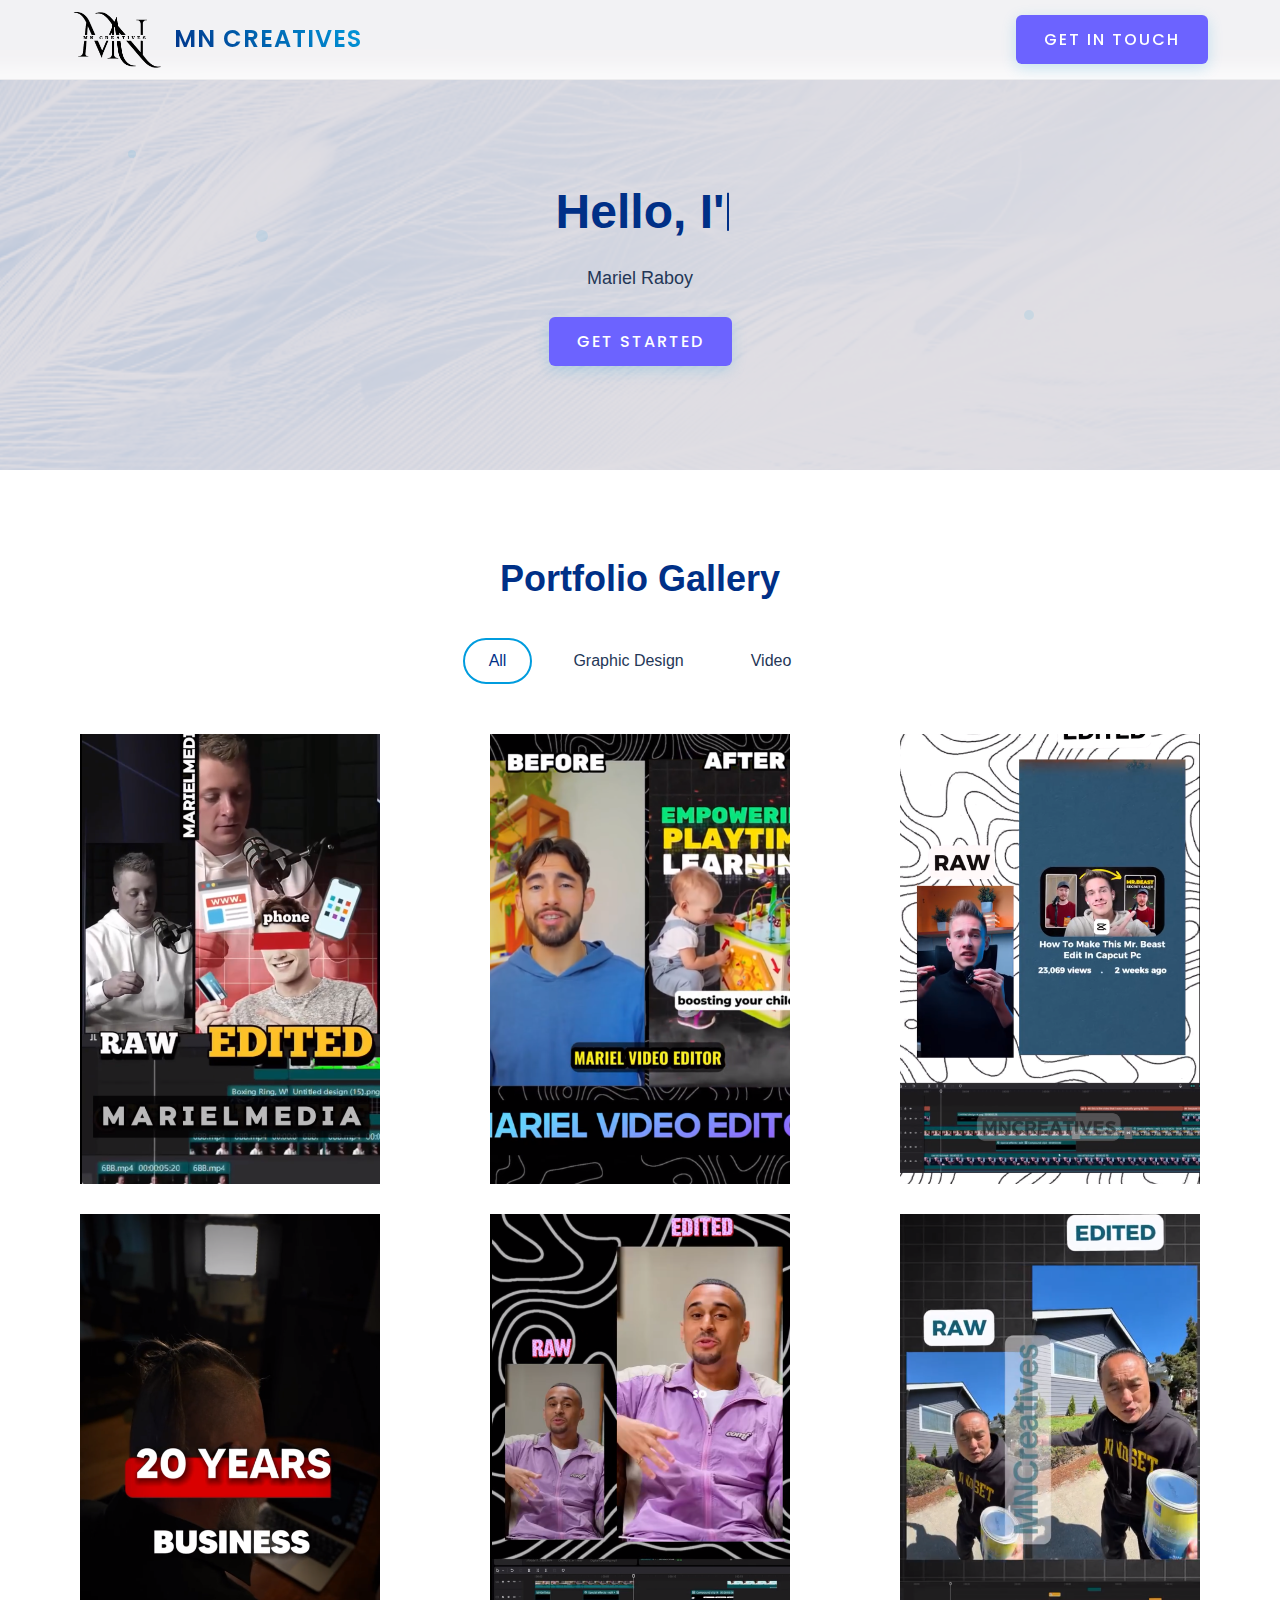
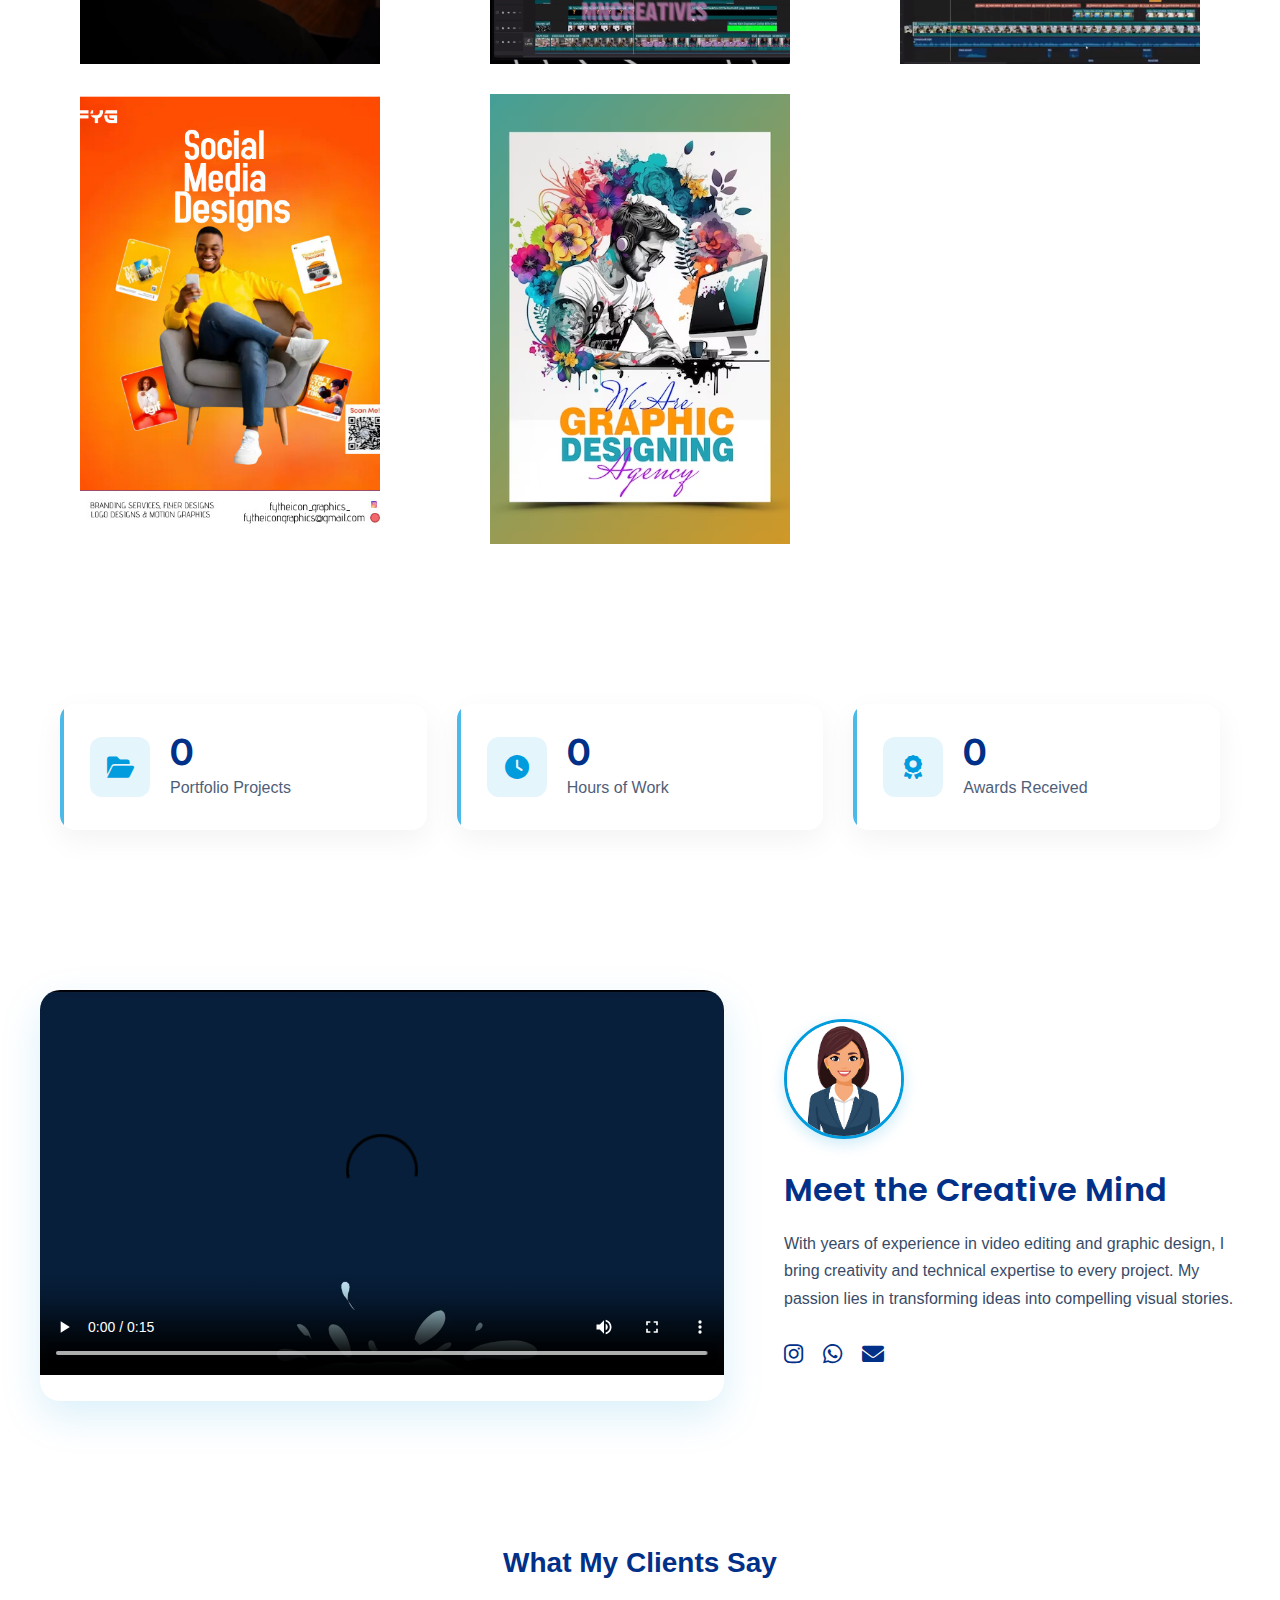
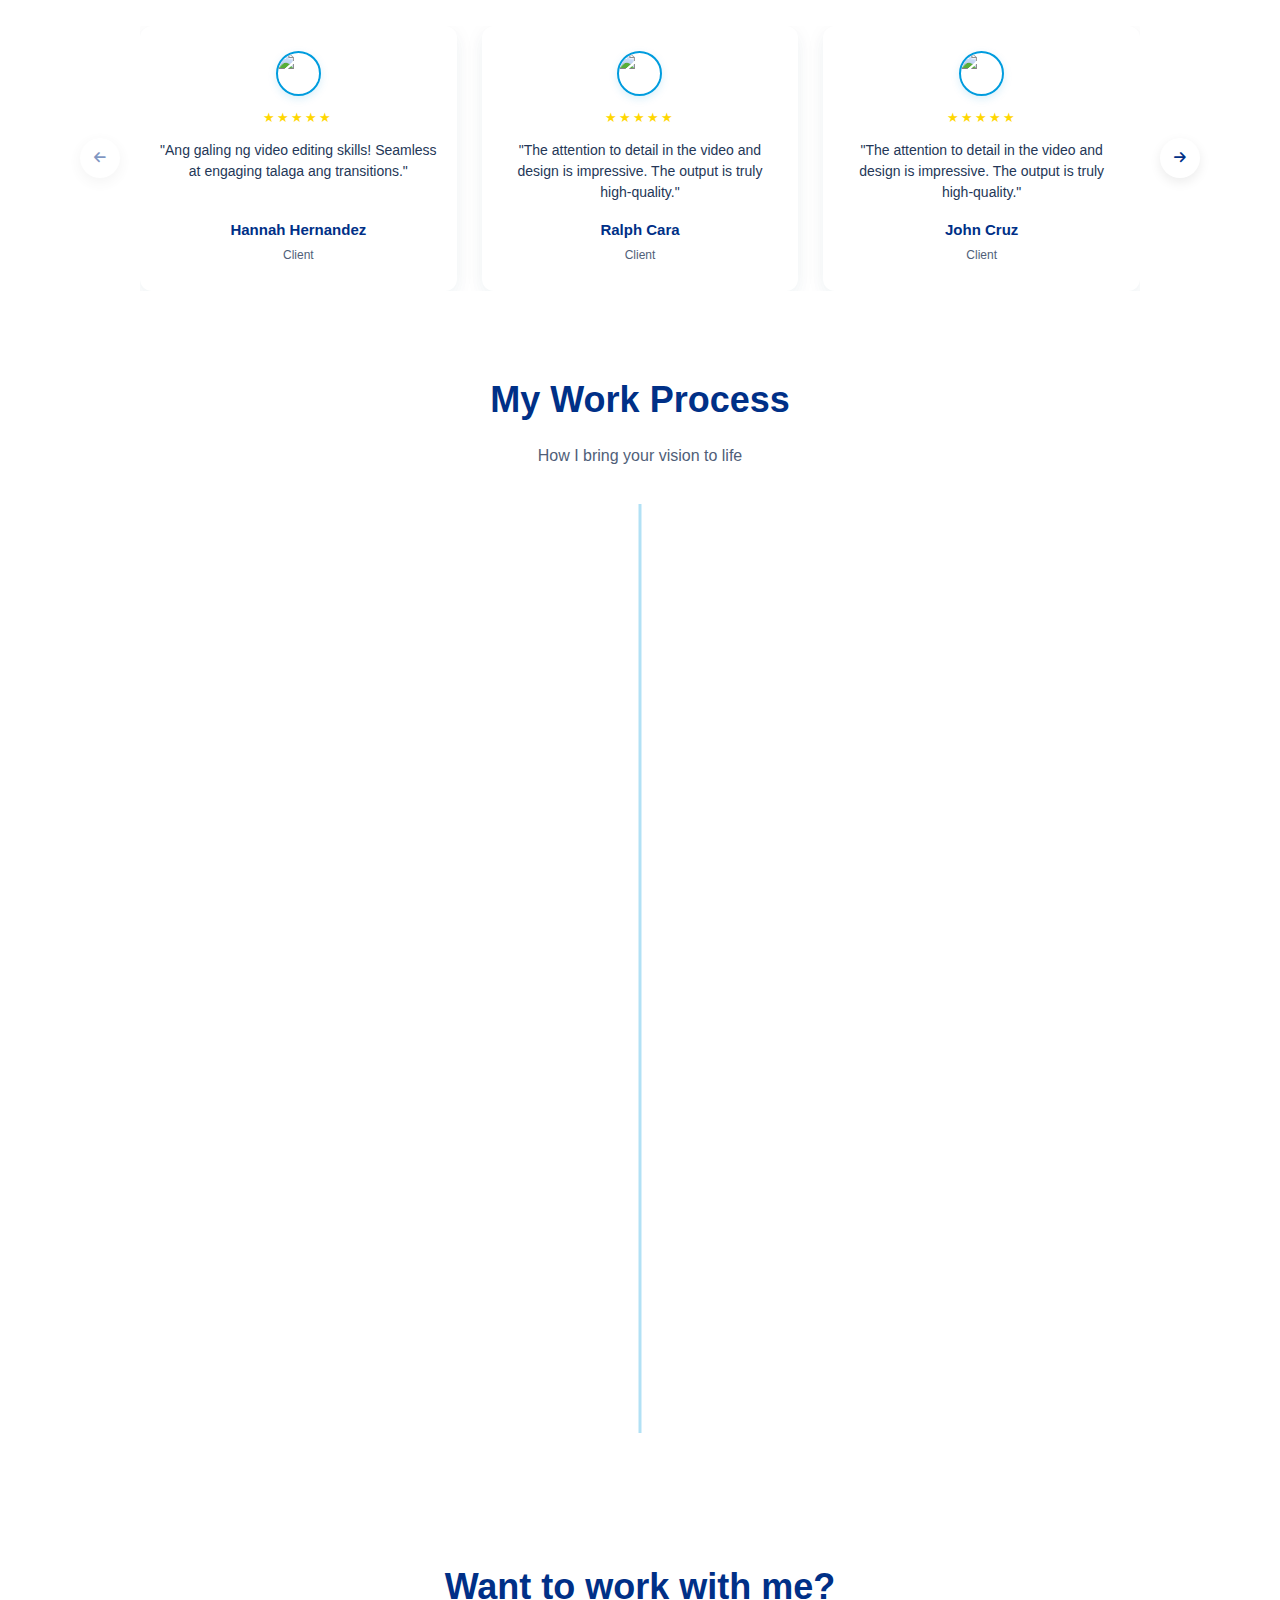
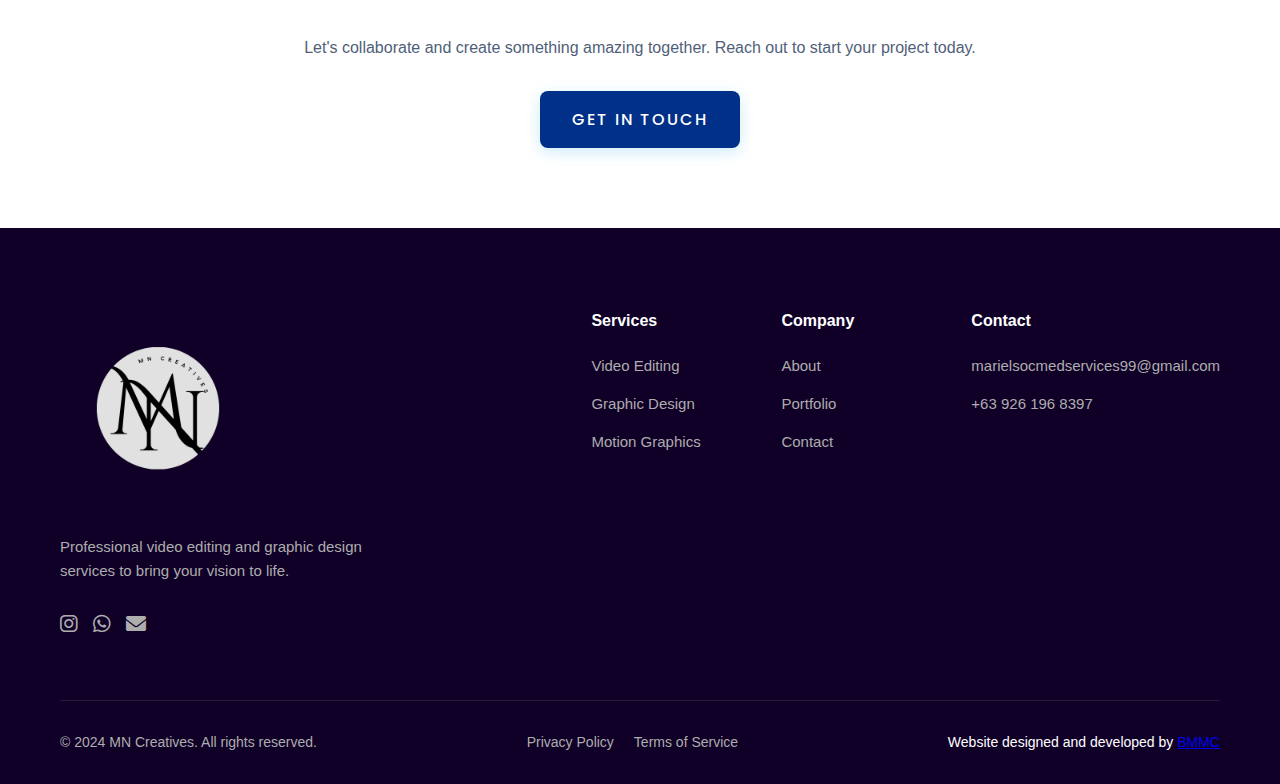
==== commit 5a2c2a71: "Intro Addons and Testimonials" ====
--- a/MN CREATIVES/index.html
+++ b/MN CREATIVES/index.html
@@ -278,8 +278,8 @@
         <div class="intro-container">
             <div class="intro-video">
                 <div class="video-wrapper">
-                    <video id="intro-video" poster="images/video-poster.jpg" controls>
-                        <source src="videos/Liquid Motion - Self Intro.mp4" type="video/mp4">
+                    <video id="intro-video" poster="Videos/Liquid Motion - Self Intro.jpg" controls>
+                        <source src="Videos/Liquid Motion - Self Intro.mp4" type="video/mp4">
                         Your browser does not support the video tag.
                     </video>
                     <div class="intro-credits">
@@ -323,6 +323,29 @@
                         <span>Client</span>
                     </div>
 
+
+    <!-- Card 5 -->
+    <div class="testimonial-card">
+        <img src="https://static.vecteezy.com/system/resources/thumbnails/048/001/172/small_2x/filipino-teenage-boy-s-bright-smile-ideal-for-youth-and-diversity-representation-in-media-campaigns-photo.jpg" alt="Filipino">
+        <div class="stars">★★★★★</div>
+        <p>"The attention to detail in the video and design is impressive. The output is truly high-quality."</p>
+        <h4>Ralph Cara</h4>
+        <span>Client</span>
+    </div>
+
+
+
+
+        <!-- Card 5 -->
+        <div class="testimonial-card">
+            <img src="https://static.vecteezy.com/system/resources/thumbnails/048/001/172/small_2x/filipino-teenage-boy-s-bright-smile-ideal-for-youth-and-diversity-representation-in-media-campaigns-photo.jpg" alt="Filipino">
+            <div class="stars">★★★★★</div>
+            <p>"The attention to detail in the video and design is impressive. The output is truly high-quality."</p>
+            <h4>John Cruz </h4>
+            <span>Client</span>
+        </div>
+
+
                     <!-- Card 2 -->
                     <div class="testimonial-card">
                         <img src="https://static.vecteezy.com/system/resources/thumbnails/048/001/175/small_2x/smiling-filipino-young-man-portrait-for-social-media-profile-marketing-website-design-photo.jpg" alt="Filipino">
@@ -341,7 +364,7 @@
                         <span>Client</span>
                     </div>
 
-                       <!-- Card 3 -->
+                       <!-- Card 4 -->
                        <div class="testimonial-card">
                         <img src="https://t3.ftcdn.net/jpg/05/48/46/62/360_F_548466222_MDbMS1Aeg9FaSHF42YQMdSUkjTHFV9ym.jpg" alt="Filipino">
                         <div class="stars">★★★★★</div>
@@ -349,6 +372,12 @@
                         <h4>Steven Salvacion</h4>
                         <span>Client</span>
                     </div>
+
+
+
+
+                    
+                
 
                     <!-- Add more cards as needed -->
                 </div>
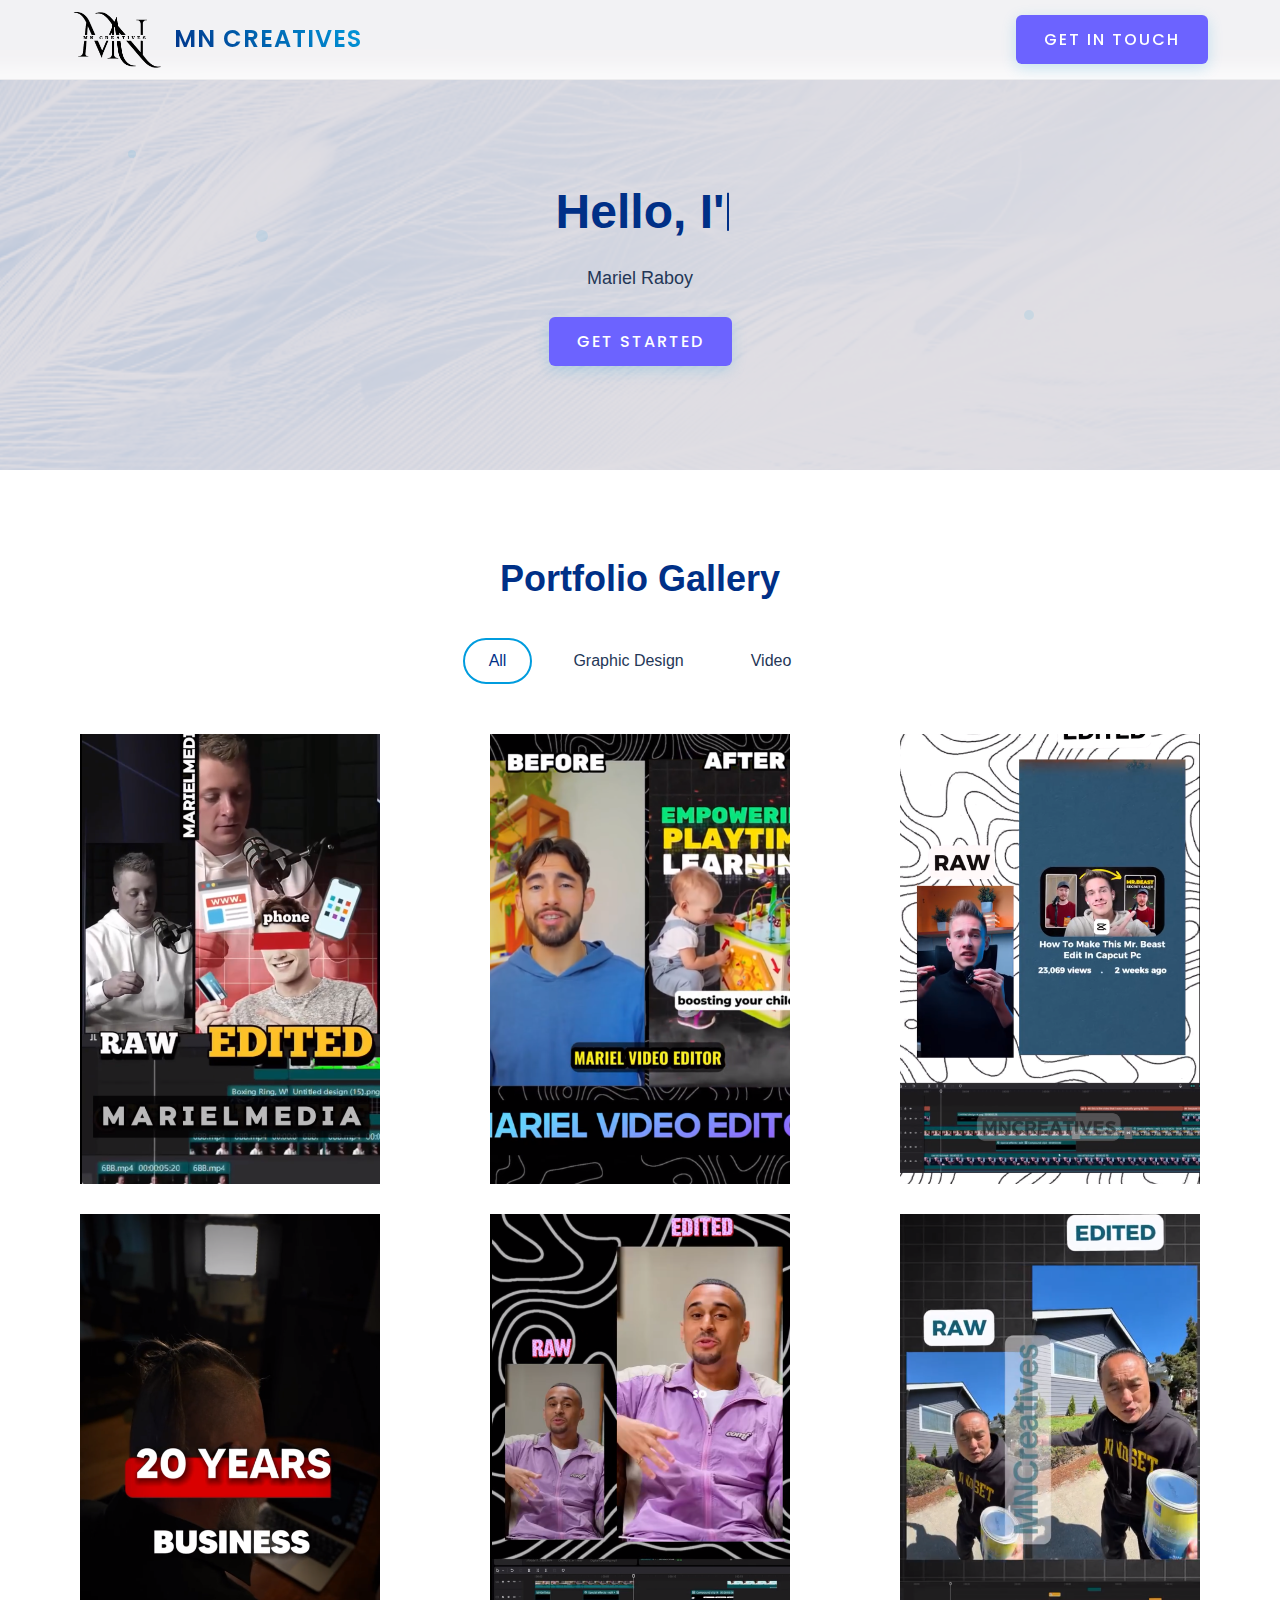
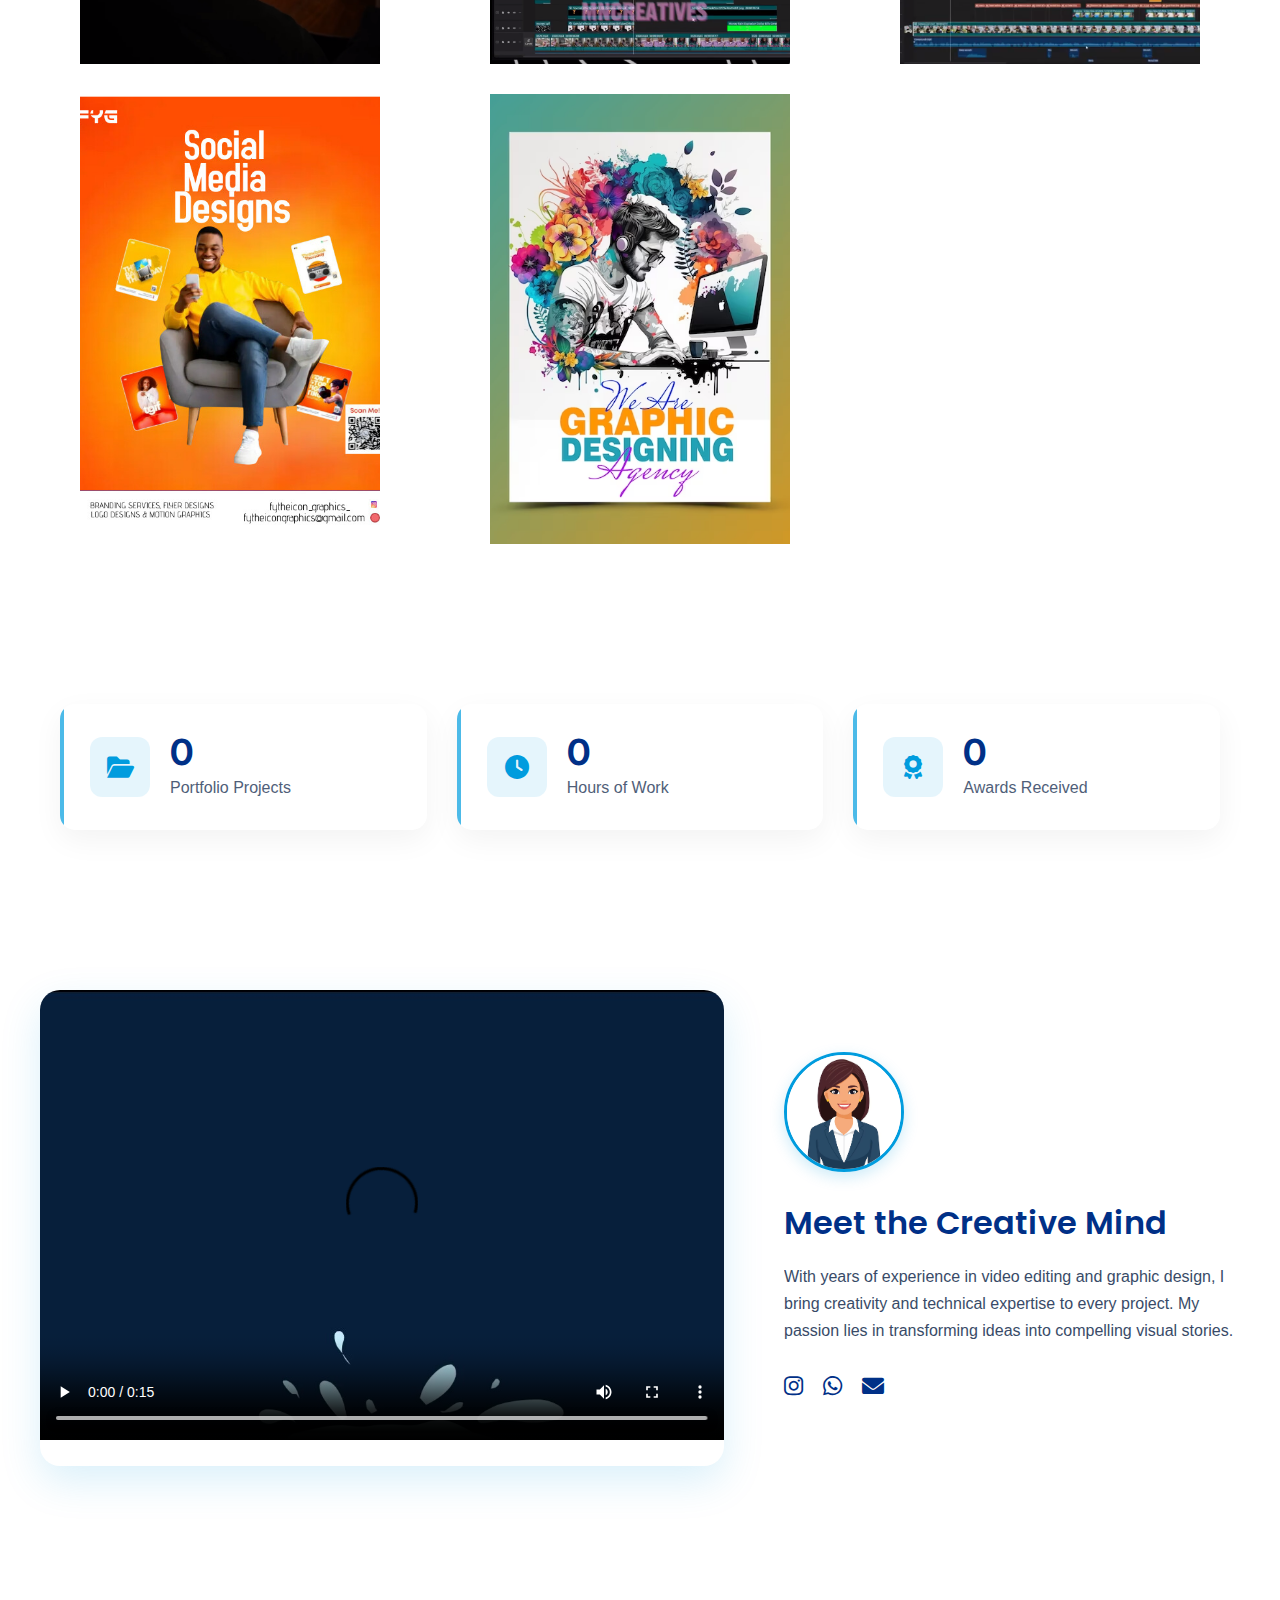
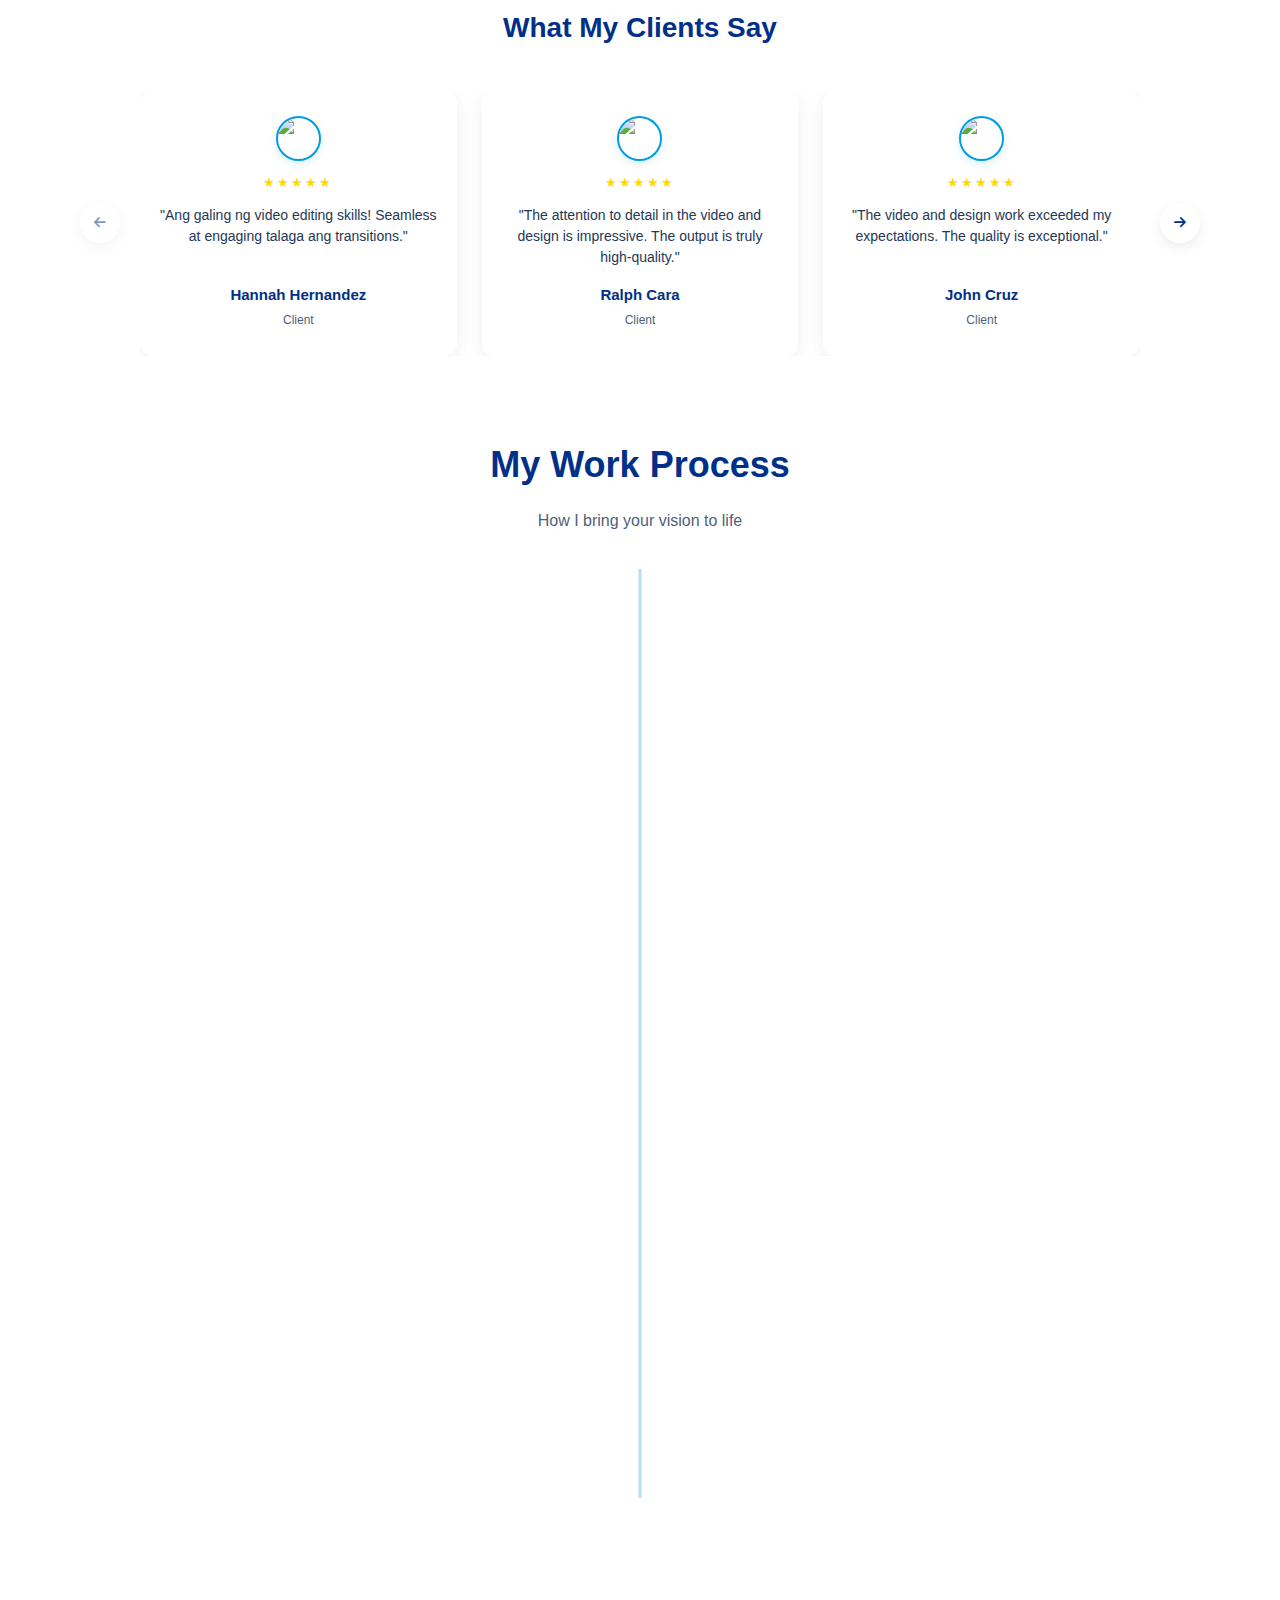
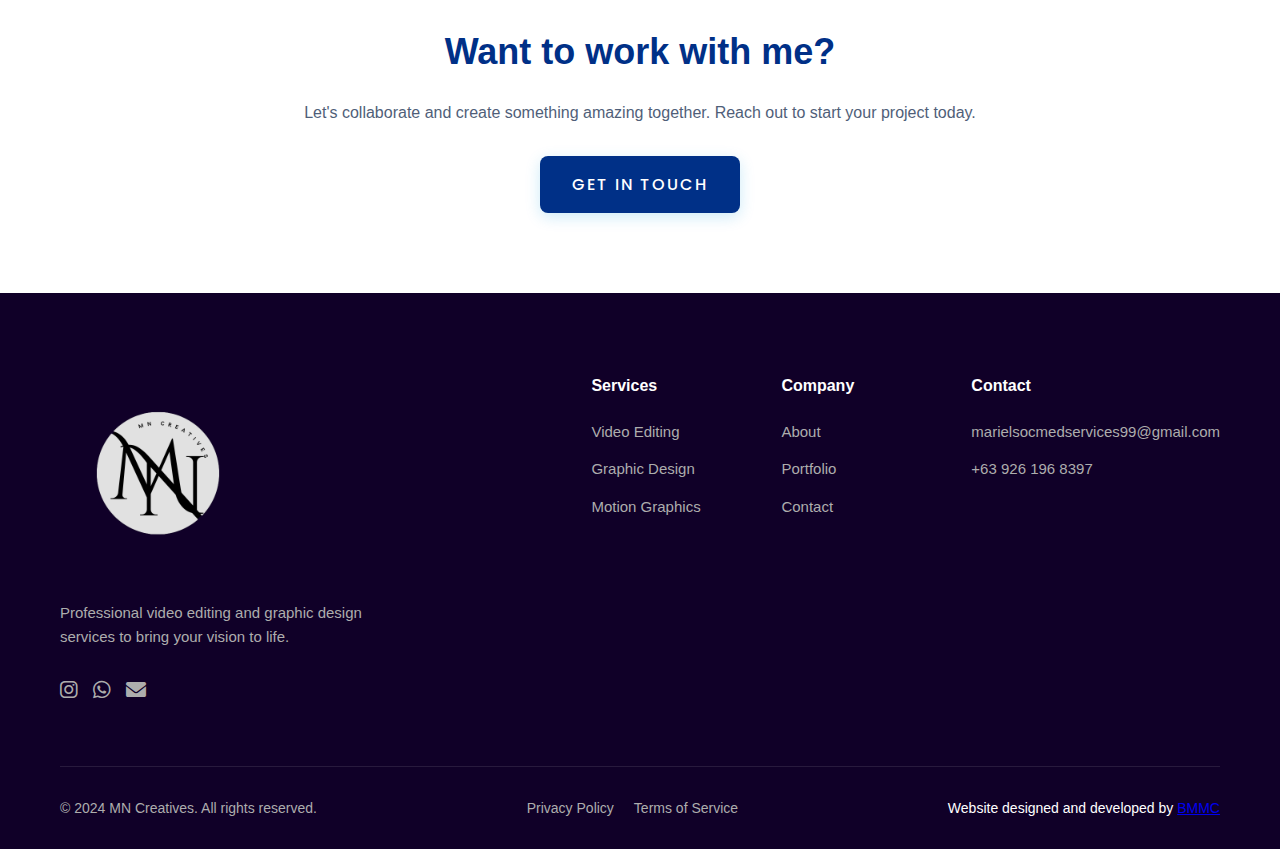
==== commit 3afbf4b2: "change testi" ====
--- a/MN CREATIVES/index.html
+++ b/MN CREATIVES/index.html
@@ -326,7 +326,7 @@
 
     <!-- Card 5 -->
     <div class="testimonial-card">
-        <img src="https://static.vecteezy.com/system/resources/thumbnails/048/001/172/small_2x/filipino-teenage-boy-s-bright-smile-ideal-for-youth-and-diversity-representation-in-media-campaigns-photo.jpg" alt="Filipino">
+        <img src="https://encrypted-tbn0.gstatic.com/images?q=tbn:ANd9GcQbMY4toXp__dqlR6fQ-_BeelJZVzYheYhtfg&s" alt="Filipino">
         <div class="stars">★★★★★</div>
         <p>"The attention to detail in the video and design is impressive. The output is truly high-quality."</p>
         <h4>Ralph Cara</h4>
@@ -338,9 +338,9 @@
 
         <!-- Card 5 -->
         <div class="testimonial-card">
-            <img src="https://static.vecteezy.com/system/resources/thumbnails/048/001/172/small_2x/filipino-teenage-boy-s-bright-smile-ideal-for-youth-and-diversity-representation-in-media-campaigns-photo.jpg" alt="Filipino">
+            <img src="https://preview.redd.it/this-person-does-not-exist-v0-9l5x3d2g21591.jpg?auto=webp&s=97e2a0e5624f9e052678ddb38812fea2945f5b19" alt="Filipino">
             <div class="stars">★★★★★</div>
-            <p>"The attention to detail in the video and design is impressive. The output is truly high-quality."</p>
+            <p>"The video and design work exceeded my expectations. The quality is exceptional."</p>
             <h4>John Cruz </h4>
             <span>Client</span>
         </div>
@@ -359,7 +359,7 @@
                     <div class="testimonial-card">
                         <img src="https://static.vecteezy.com/system/resources/thumbnails/048/001/172/small_2x/filipino-teenage-boy-s-bright-smile-ideal-for-youth-and-diversity-representation-in-media-campaigns-photo.jpg" alt="Filipino">
                         <div class="stars">★★★★★</div>
-                        <p>"Impressive ang attention to detail sa video at design. High-quality output talaga."</p>
+                        <p>"The video and design work exceeded my expectations. The quality is exceptional."</p>
                         <h4>Jeffrey Corpuz</h4>
                         <span>Client</span>
                     </div>
--- a/MN CREATIVES/style.css
+++ b/MN CREATIVES/style.css
@@ -2138,4 +2138,31 @@
     font-size: 16px;
     line-height: 1.6;
     opacity: 0.8;
+}
+
+.video-wrapper {
+    width: 100%;
+    border-radius: 15px;
+    overflow: hidden;
+    box-shadow: 0 15px 40px rgba(0, 156, 222, 0.15);
+}
+
+.video-wrapper video {
+    width: 100%;
+    height: 450px; /* Increased height */
+    object-fit: cover; /* This will ensure the video fills the container */
+    display: block;
+}
+
+/* Responsive adjustment for smaller screens */
+@media (max-width: 768px) {
+    .video-wrapper video {
+        height: 400px;
+    }
+}
+
+@media (max-width: 480px) {
+    .video-wrapper video {
+        height: 300px;
+    }
 }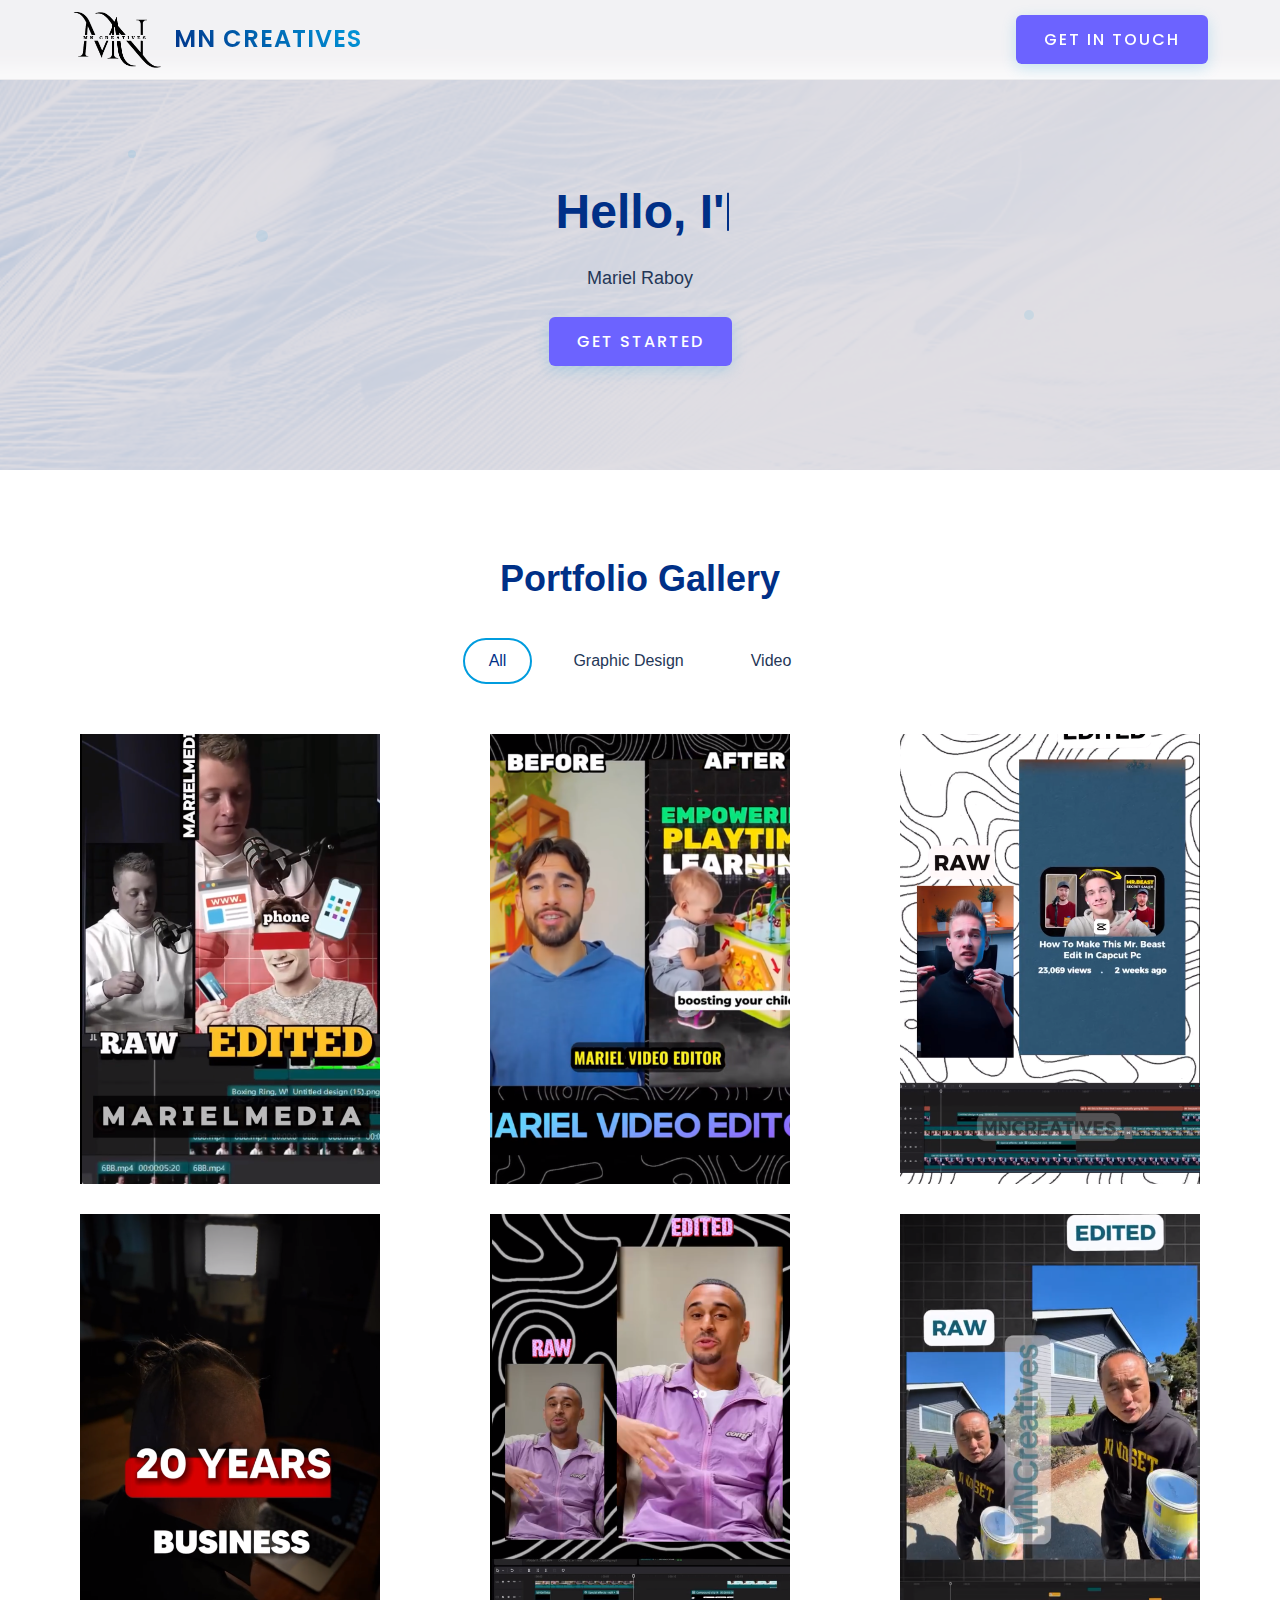
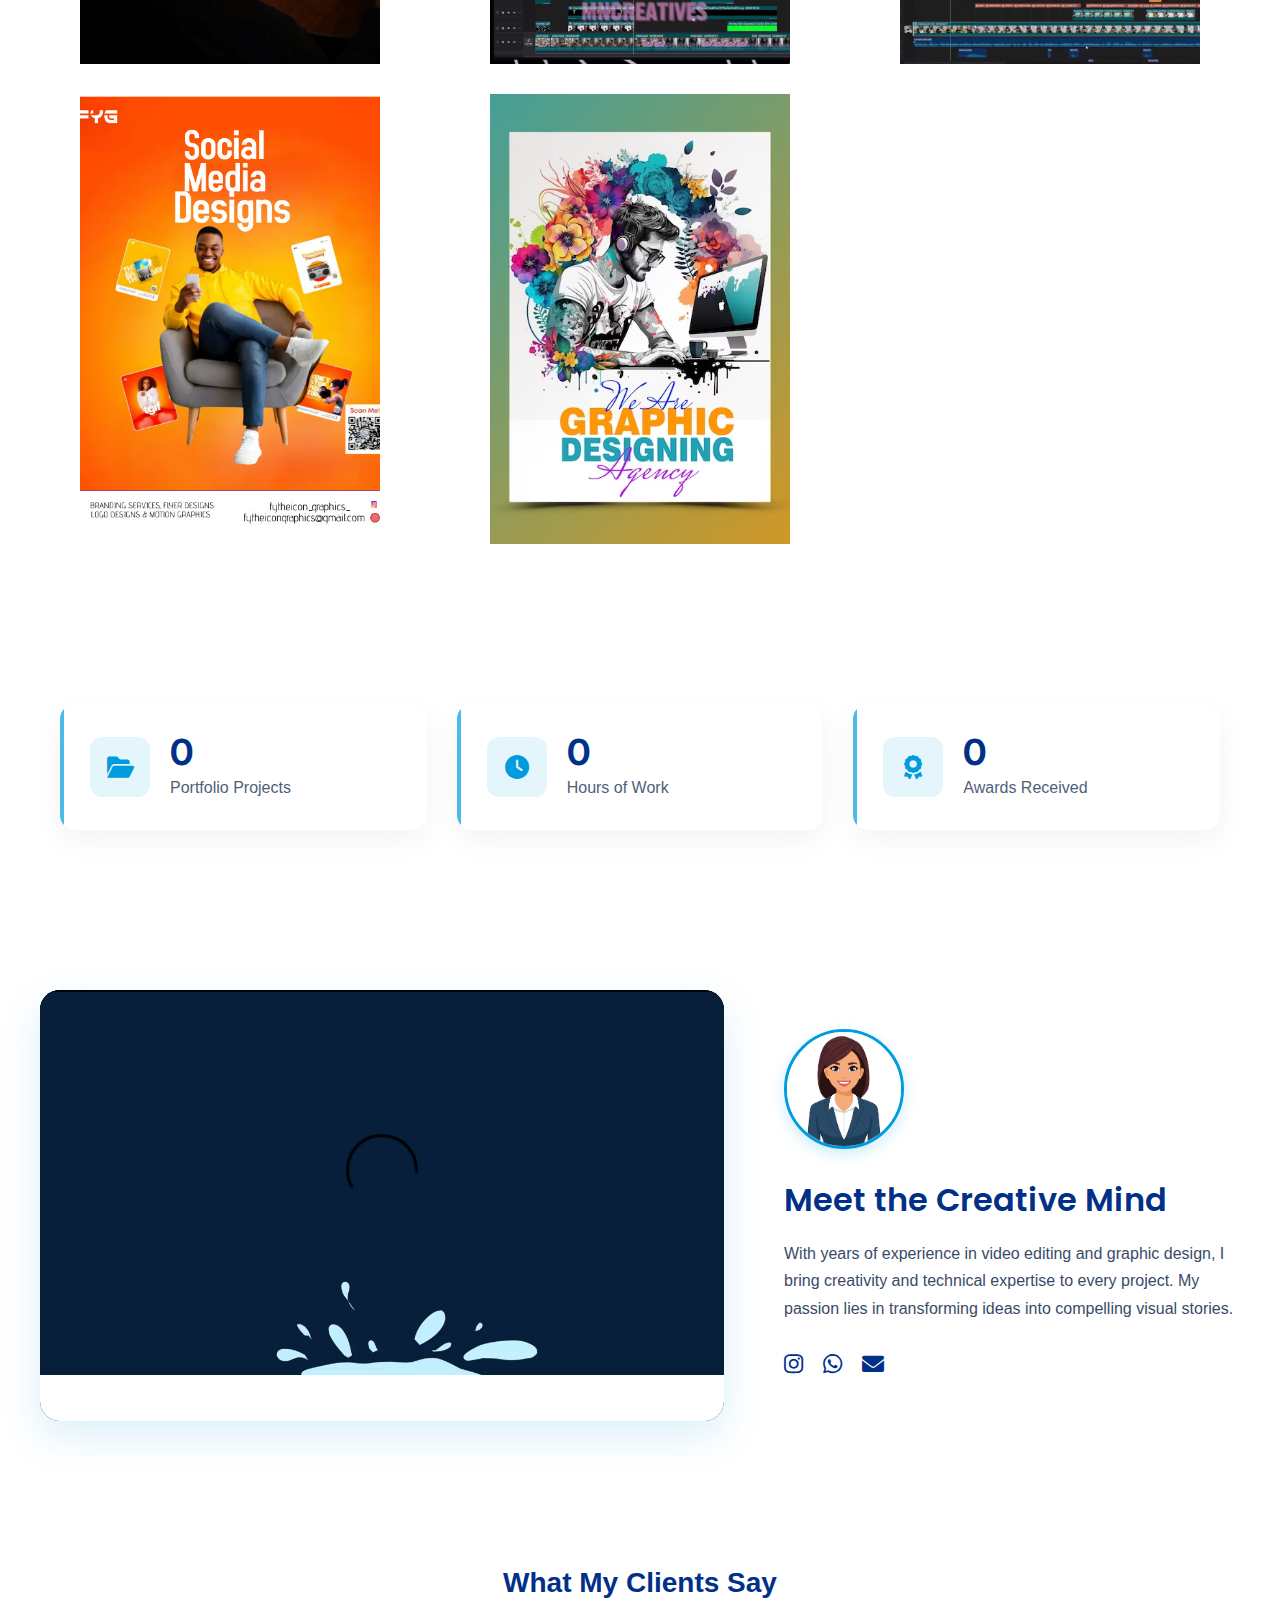
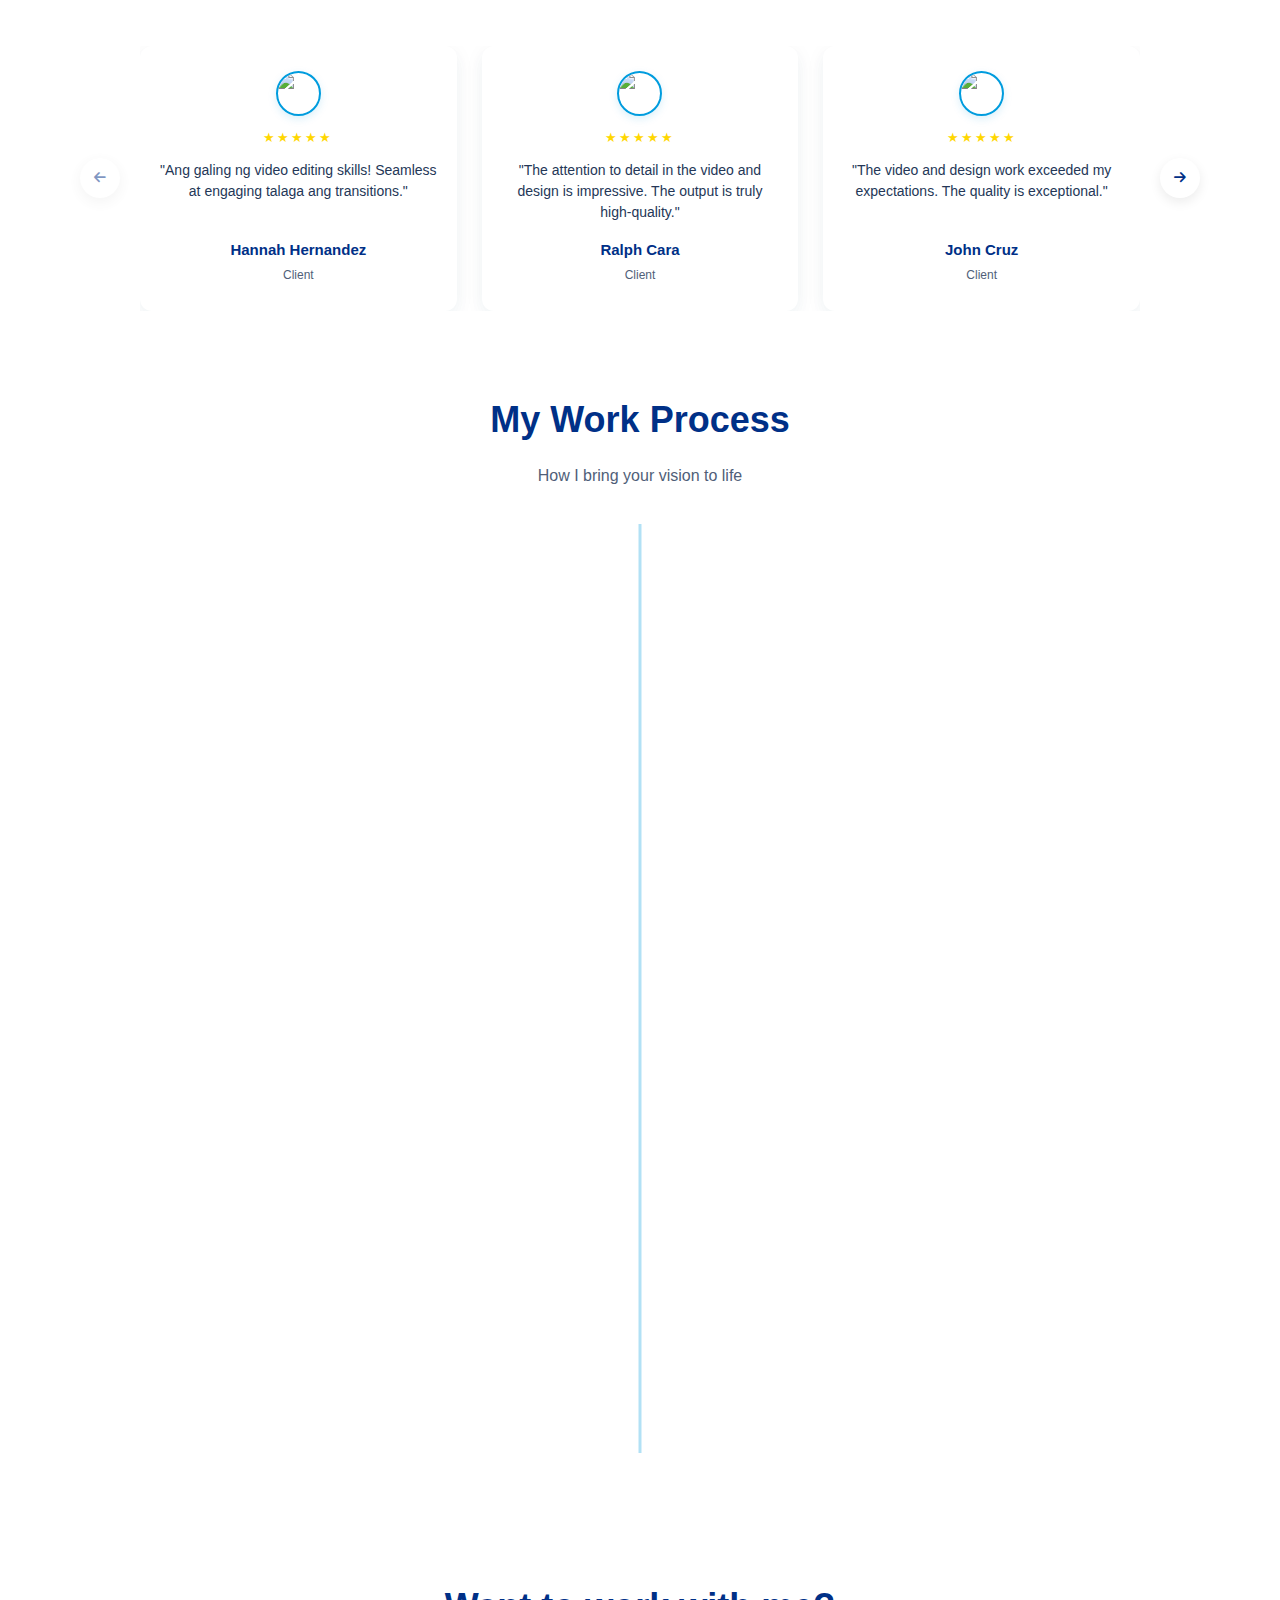
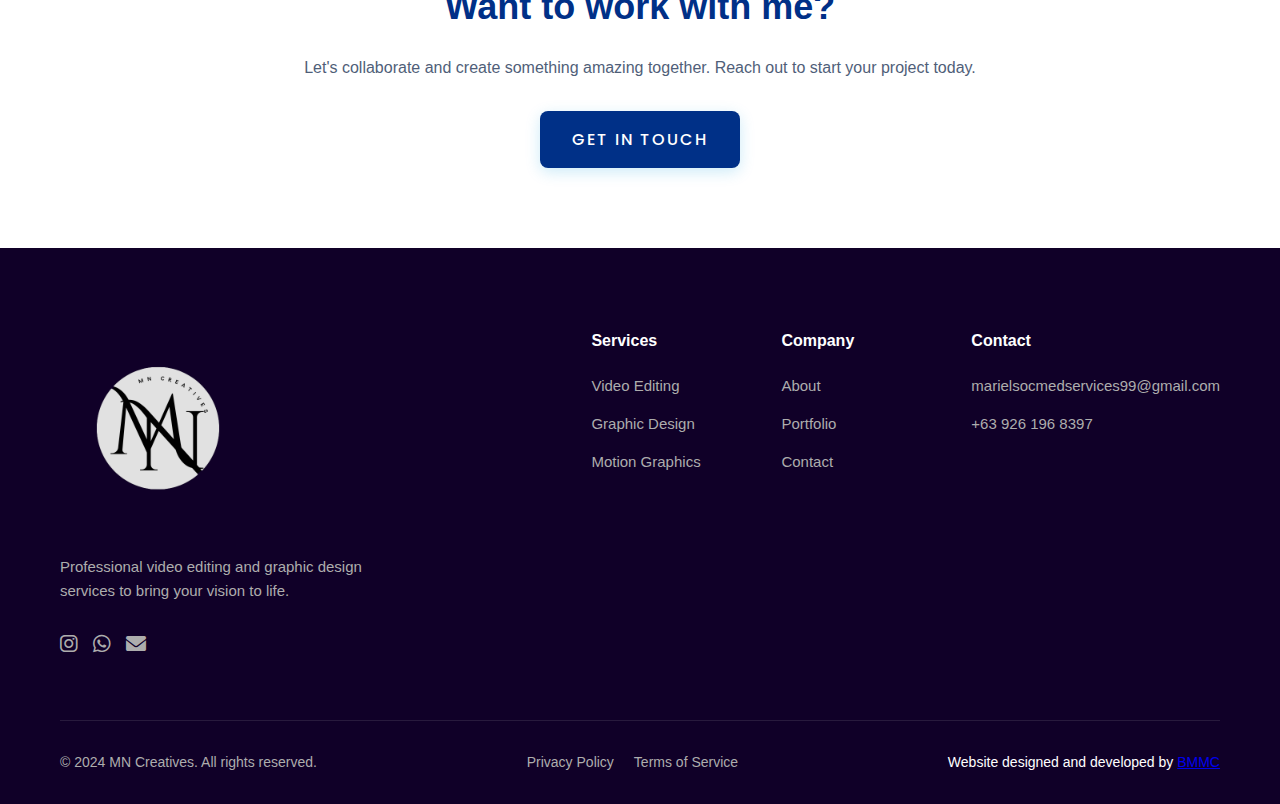
==== commit 21d34340: "Resize intro" ====
--- a/MN CREATIVES/index.html
+++ b/MN CREATIVES/index.html
@@ -278,7 +278,12 @@
         <div class="intro-container">
             <div class="intro-video">
                 <div class="video-wrapper">
-                    <video id="intro-video" poster="Videos/Liquid Motion - Self Intro.jpg" controls>
+                    <video id="intro-video" 
+                           poster="Videos/Liquid Motion - Self Intro.jpg" 
+                           controls
+                           playsinline 
+                           webkit-playsinline
+                           preload="metadata">
                         <source src="Videos/Liquid Motion - Self Intro.mp4" type="video/mp4">
                         Your browser does not support the video tag.
                     </video>
--- a/MN CREATIVES/style.css
+++ b/MN CREATIVES/style.css
@@ -2145,24 +2145,45 @@
     border-radius: 15px;
     overflow: hidden;
     box-shadow: 0 15px 40px rgba(0, 156, 222, 0.15);
+    position: relative;
+    background: #000;
 }
 
 .video-wrapper video {
     width: 100%;
-    height: 450px; /* Increased height */
-    object-fit: cover; /* This will ensure the video fills the container */
     display: block;
-}
-
-/* Responsive adjustment for smaller screens */
+    margin: 0;
+    padding: 0;
+    background: #000;
+}
+
+.video-wrapper video::-webkit-media-controls-panel {
+    display: none !important;
+    opacity: 0;
+    transition: all 0.3s ease;
+}
+
+/* Show controls on hover for desktop */
+.video-wrapper video:hover::-webkit-media-controls-panel {
+    display: flex !important;
+    opacity: 1;
+}
+
+/* Show controls on active/focus for mobile */
+.video-wrapper video:active::-webkit-media-controls-panel,
+.video-wrapper video:focus::-webkit-media-controls-panel {
+    display: flex !important;
+    opacity: 1;
+}
+
+.intro-credits {
+    background: #fff;
+    padding: 10px;
+    margin: 0;
+}
+
 @media (max-width: 768px) {
-    .video-wrapper video {
-        height: 400px;
-    }
-}
-
-@media (max-width: 480px) {
-    .video-wrapper video {
-        height: 300px;
+    .video-wrapper {
+        border-radius: 10px;
     }
 }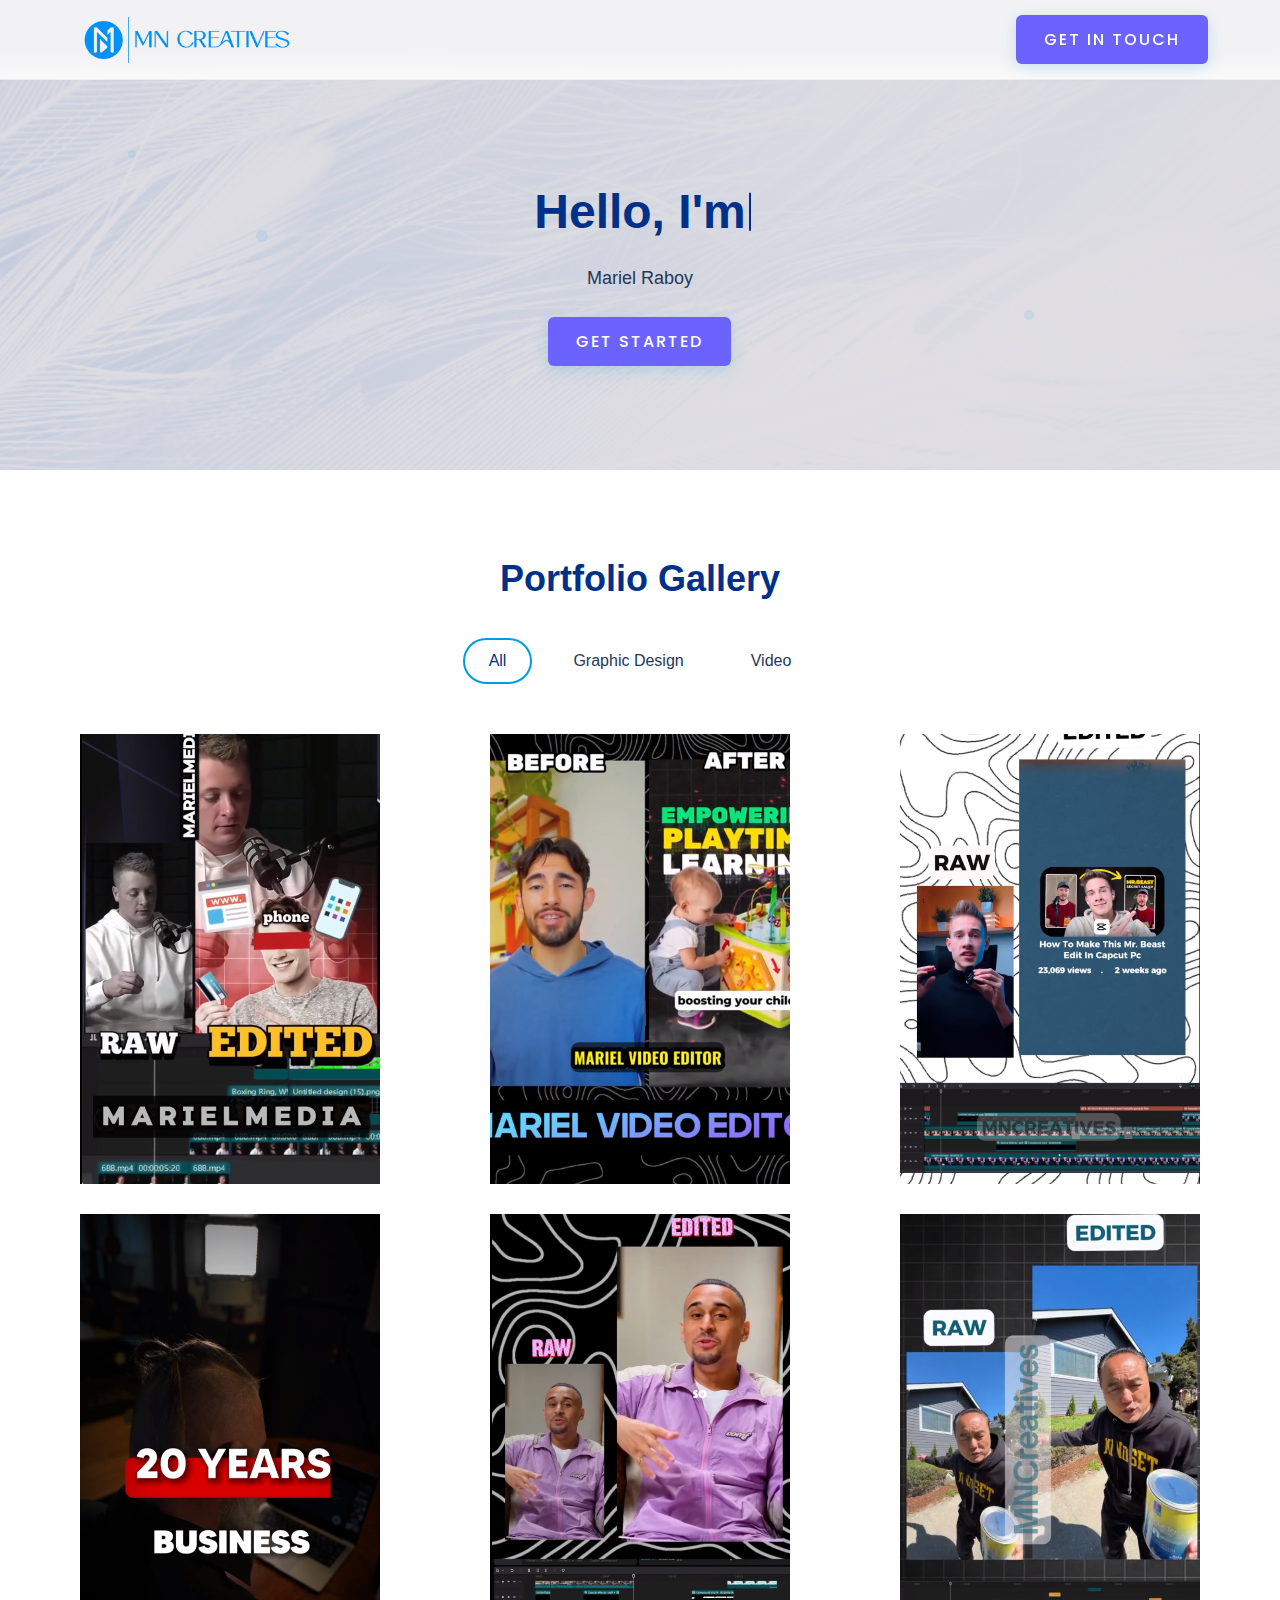
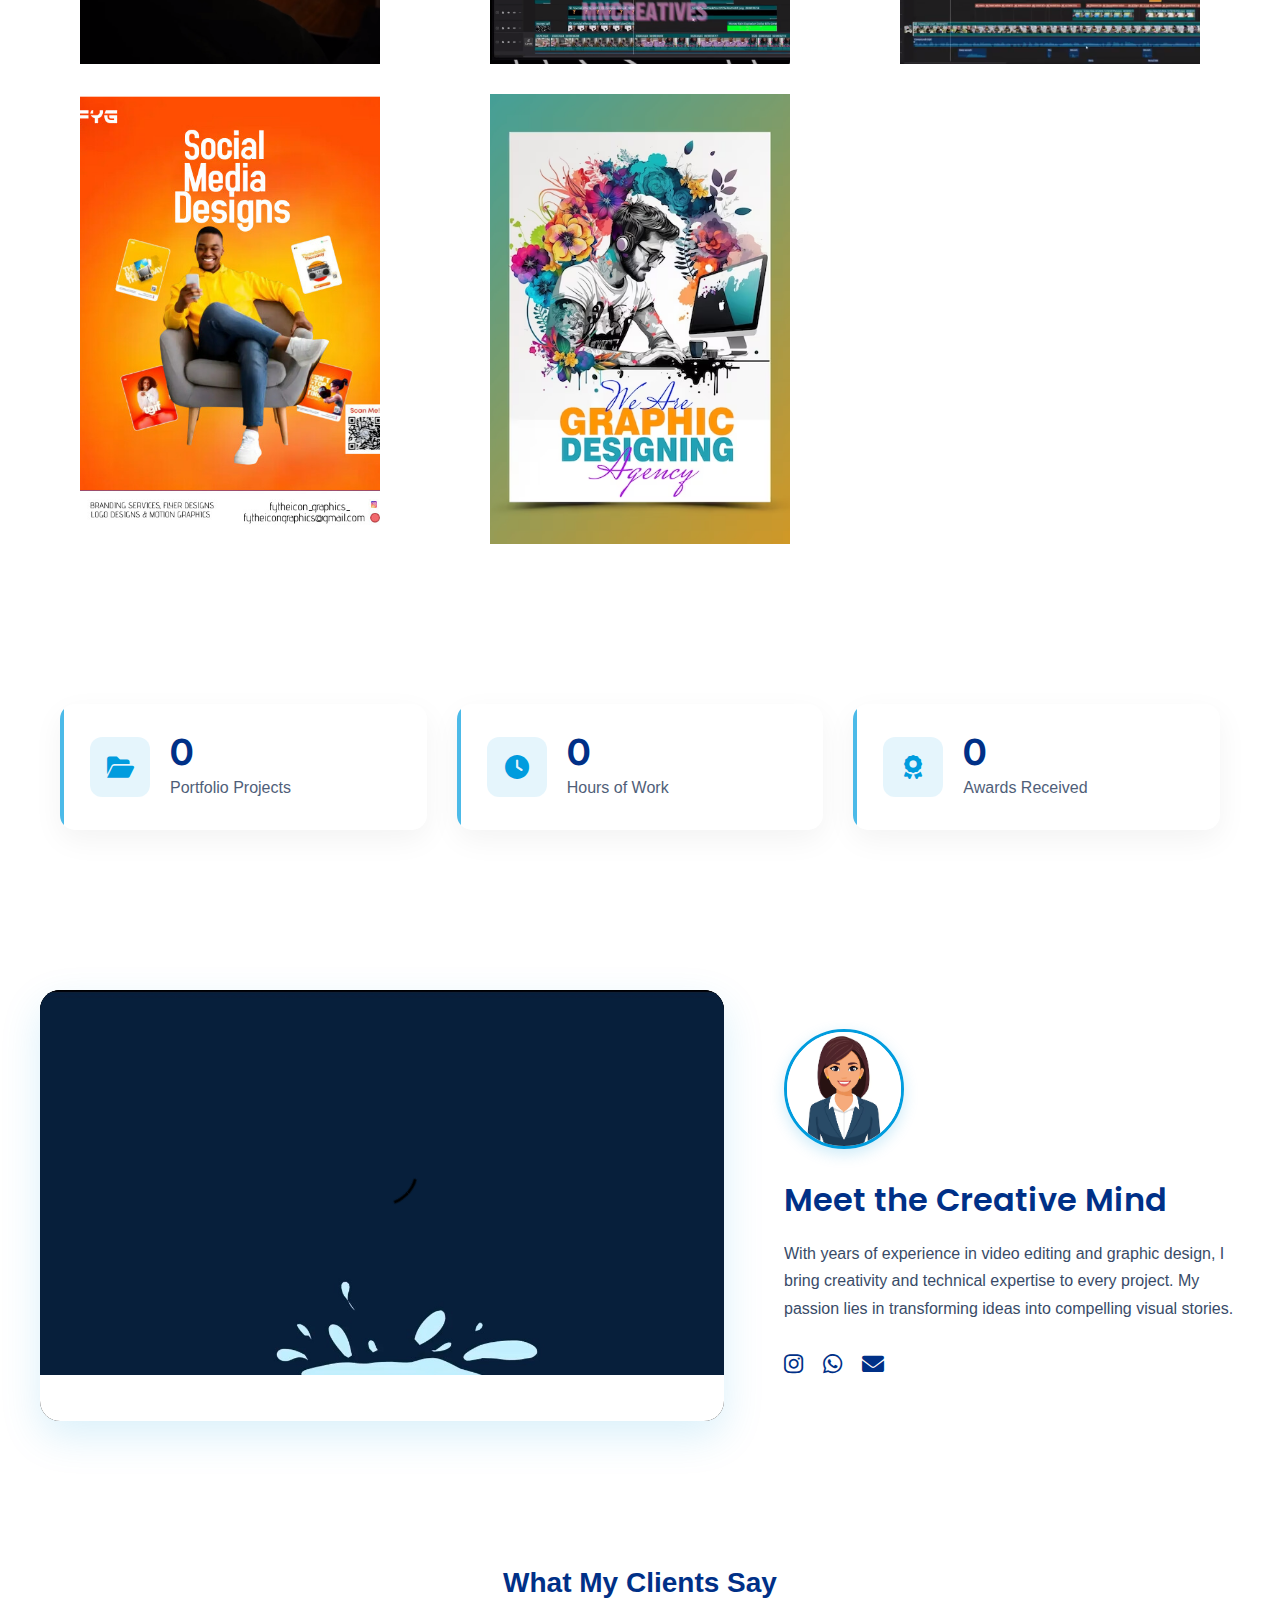
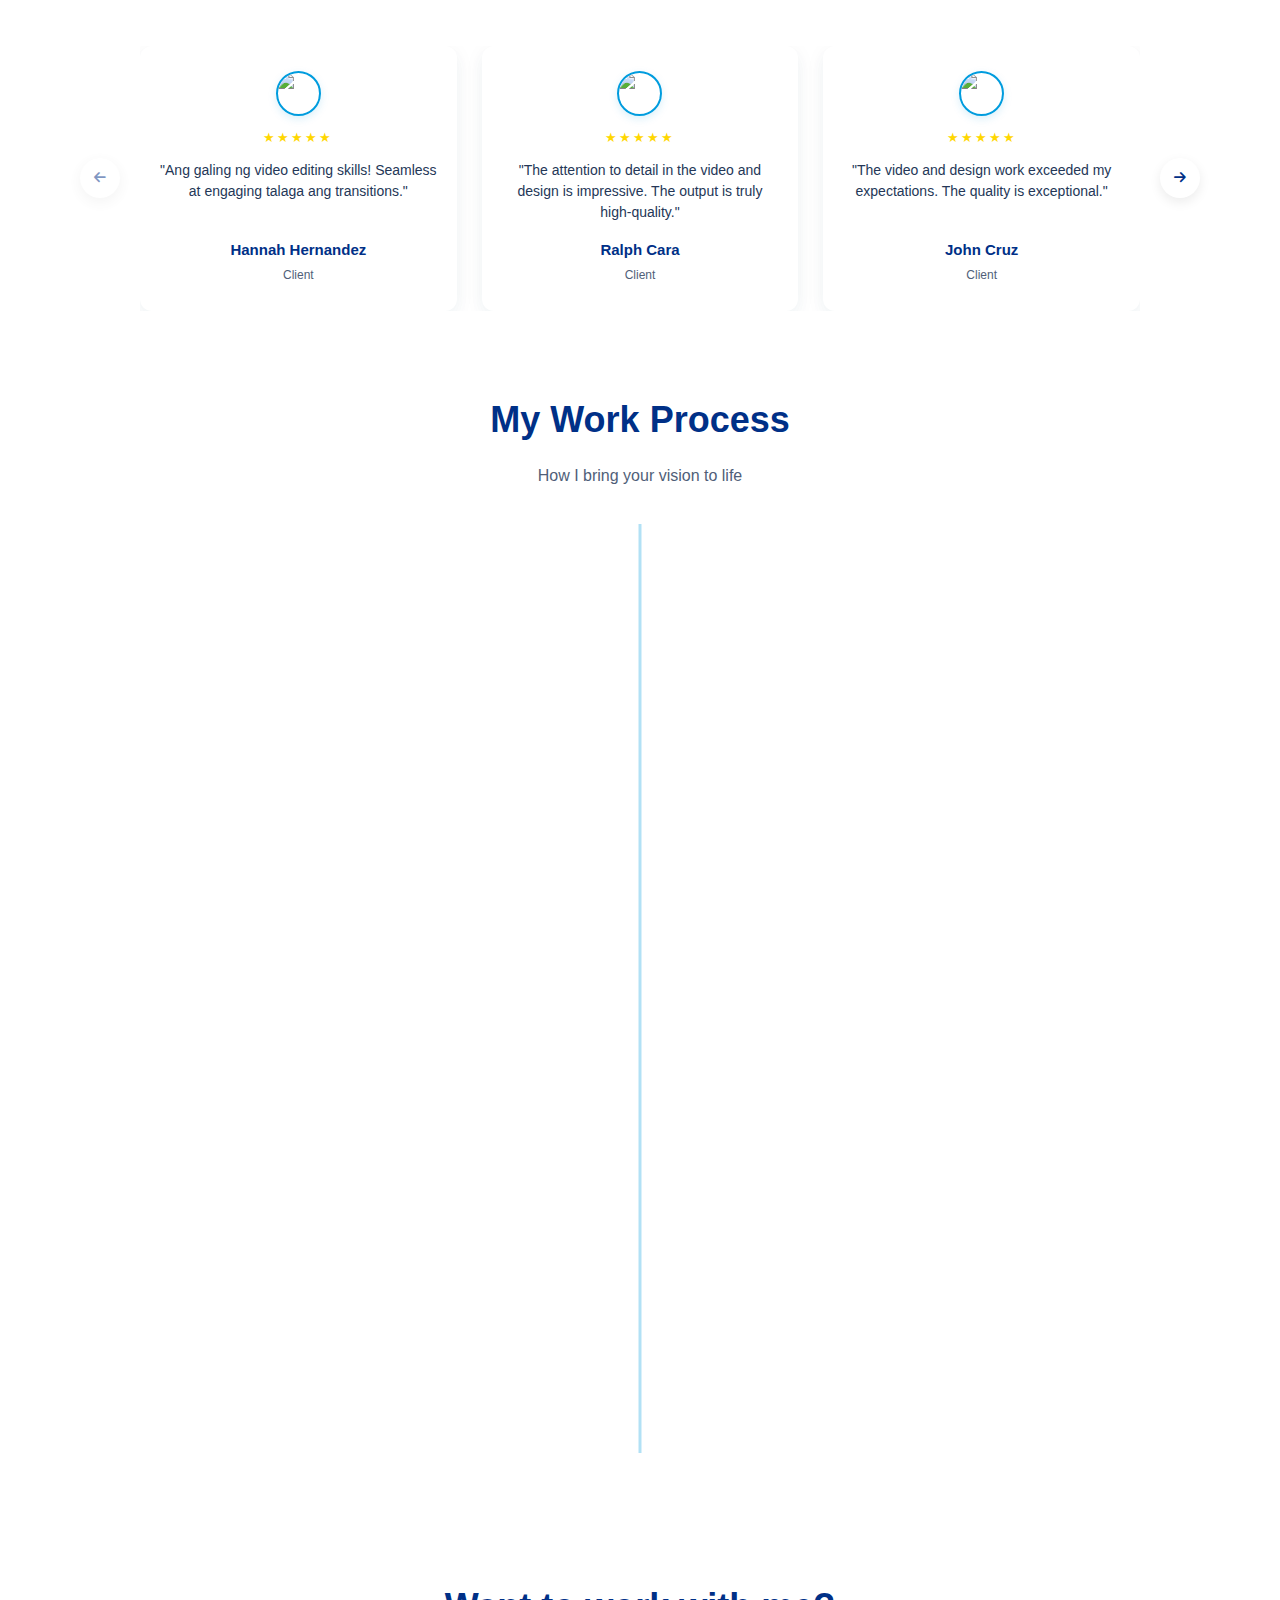
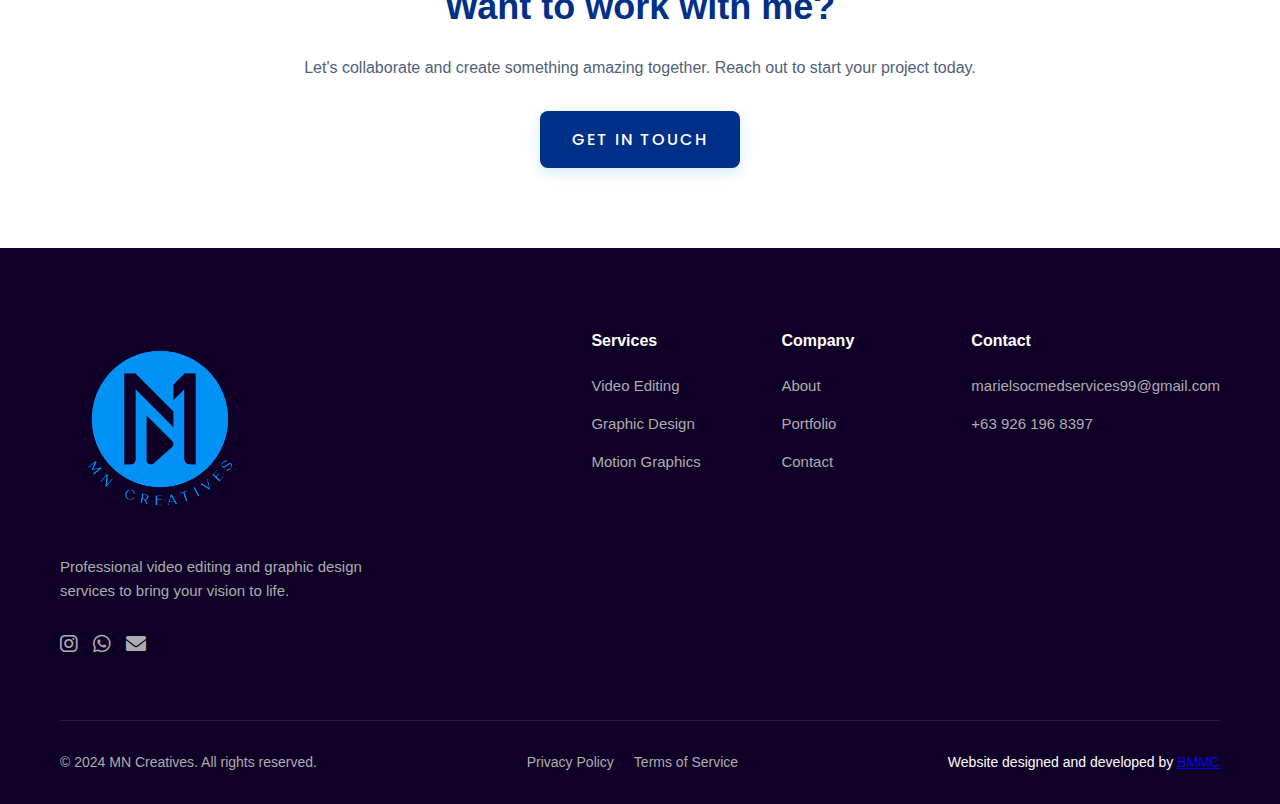
==== commit 34ebaaca: "Nav chang and logo replaced" ====
--- a/MN CREATIVES/index.html
+++ b/MN CREATIVES/index.html
@@ -16,8 +16,8 @@
     <header>
         <nav>
             <a href="#" class="logo">
-                <img src="images/MN CREATION.png" alt="MN Creatives Logo">
-                <span class="logo-text">MN Creatives</span>
+                <img src="images/MN CREATIVES-03.png" alt="MN Creatives Logo">
+         
             </a>
             <ul class="nav-links">
                 <li><a href="#portfolio" class="scroll-link">Portfolio</a></li>
@@ -617,7 +617,7 @@
             <div class="footer-main">
                 <!-- Brand Column -->
                 <div class="footer-brand">
-                    <img src="images/MN CREATIVES 2 Circle.png" alt="MN Creatives Logo" class="footer-logo" style="width: 200px; height: 200px;">
+                    <img src="images/MN CREATIVES-08.png" alt="MN Creatives Logo" class="footer-logo" style="width: 200px; height: 200px;">
                     <p>Professional video editing and graphic design services to bring your vision to life.</p>
                     <div class="social-links">
                         <a href="#" aria-label="Instagram"><i class="fab fa-instagram"></i></a>
--- a/MN CREATIVES/style.css
+++ b/MN CREATIVES/style.css
@@ -70,8 +70,8 @@
 }
 
 .logo img {
-    height: 60px;
-    width:  90px;
+    height: 100px;
+    width:  230px;
     
   
 }
@@ -1327,8 +1327,8 @@
     }
 
     .logo img {
-        height: 50px;
-        width: 75px;
+        height: 100px;
+        width:  230px;
     }
 
     .logo-text {
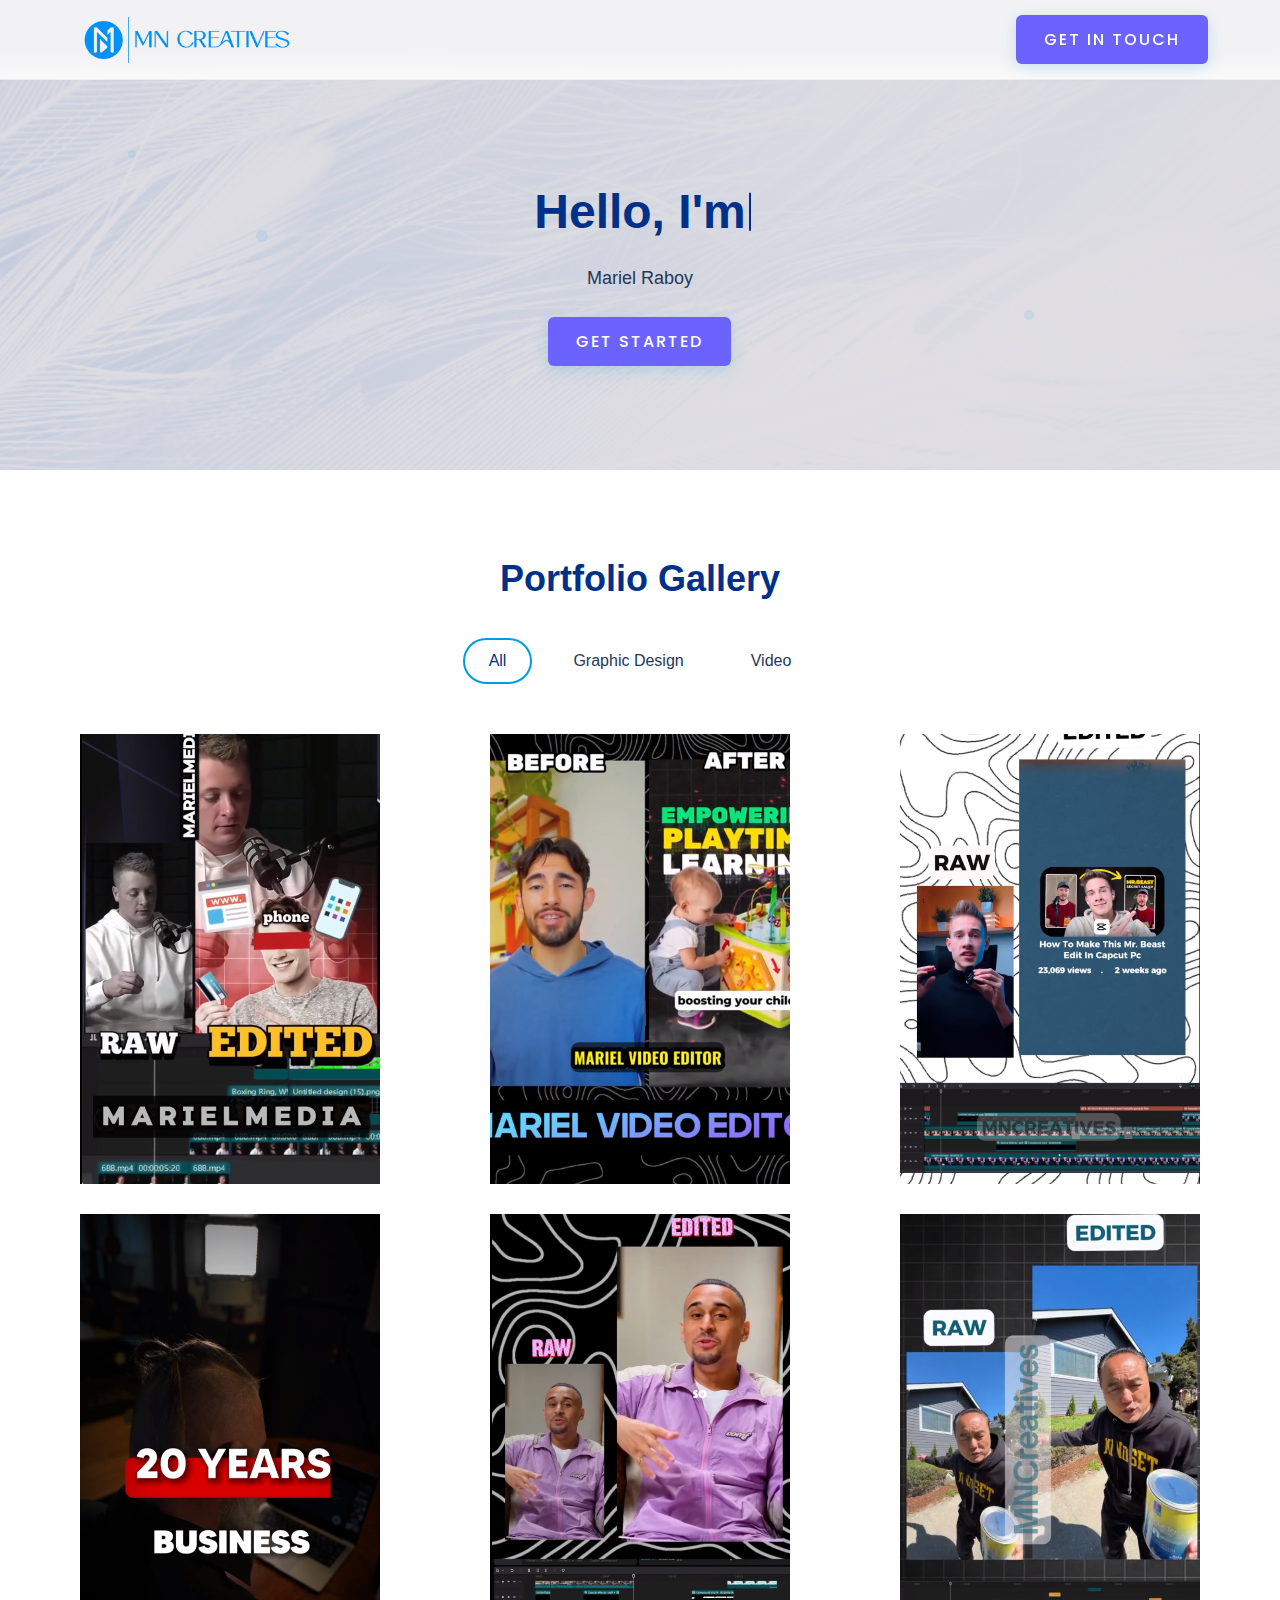
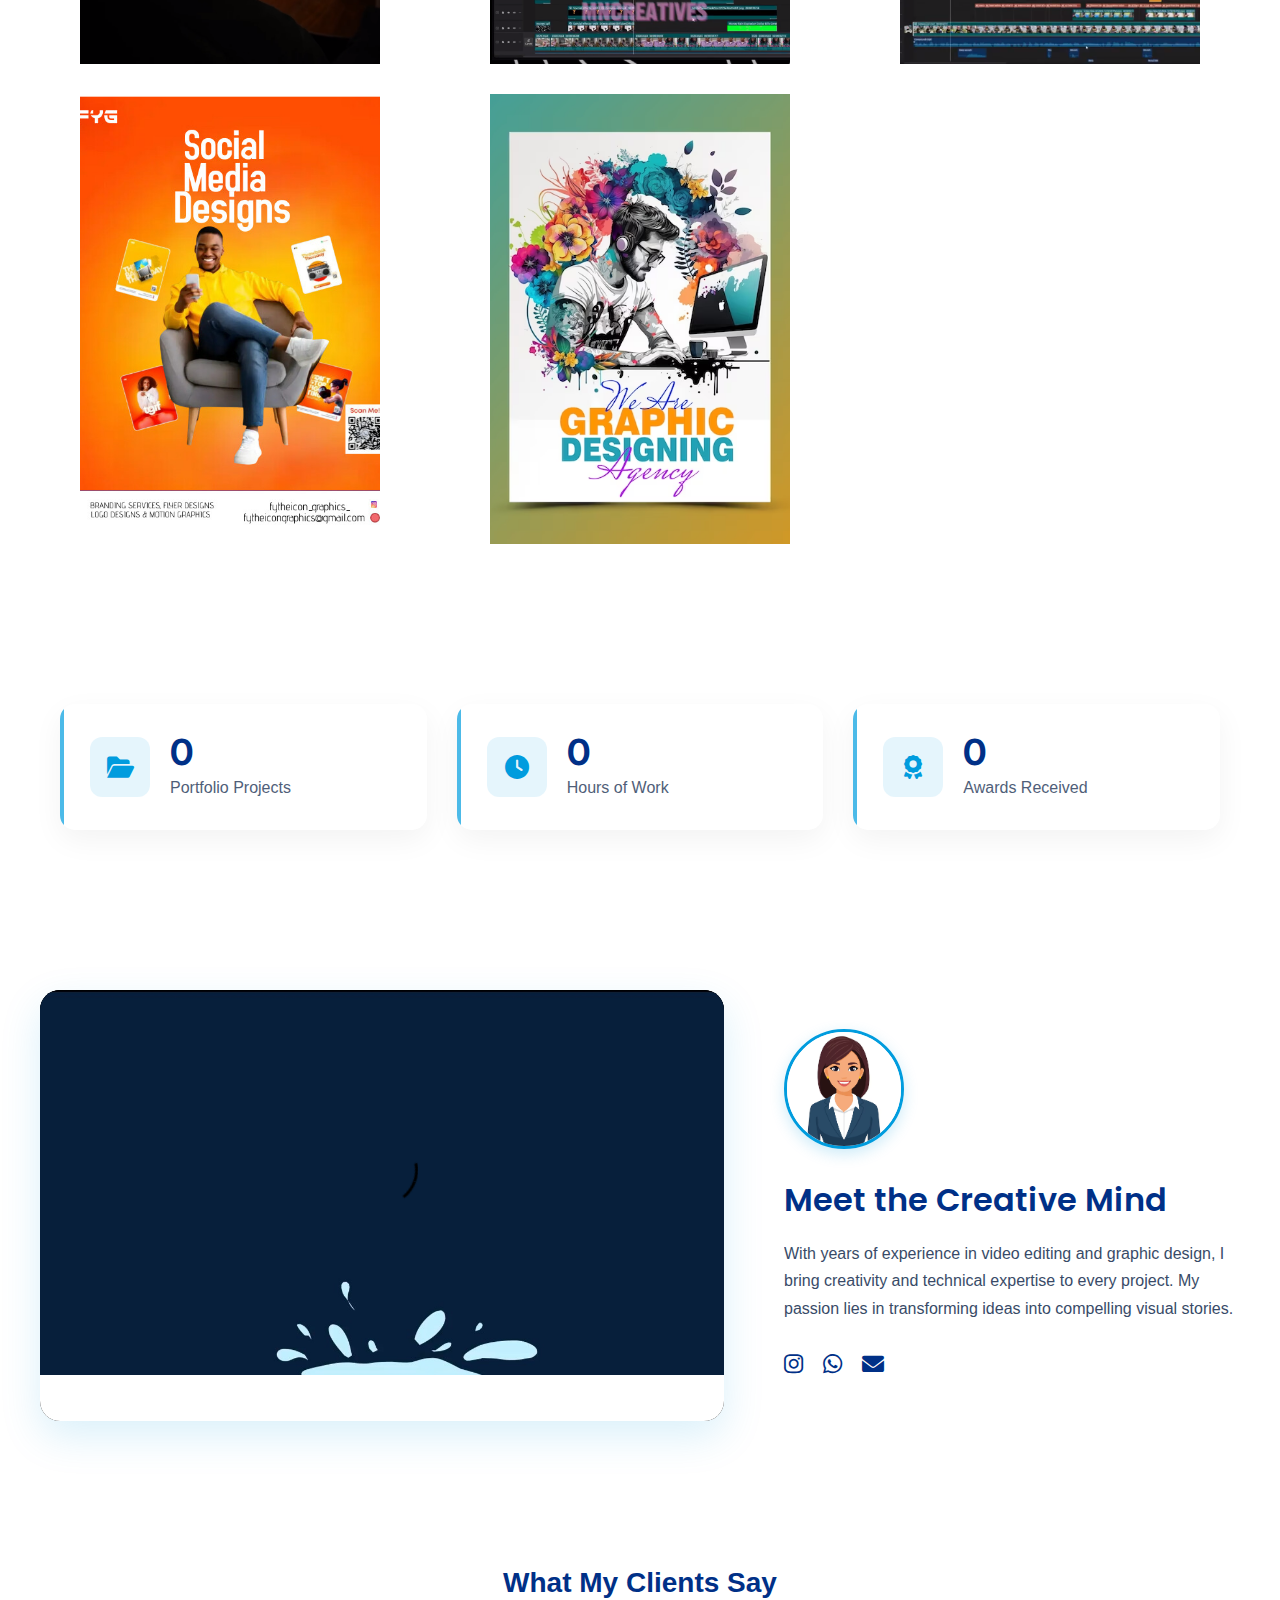
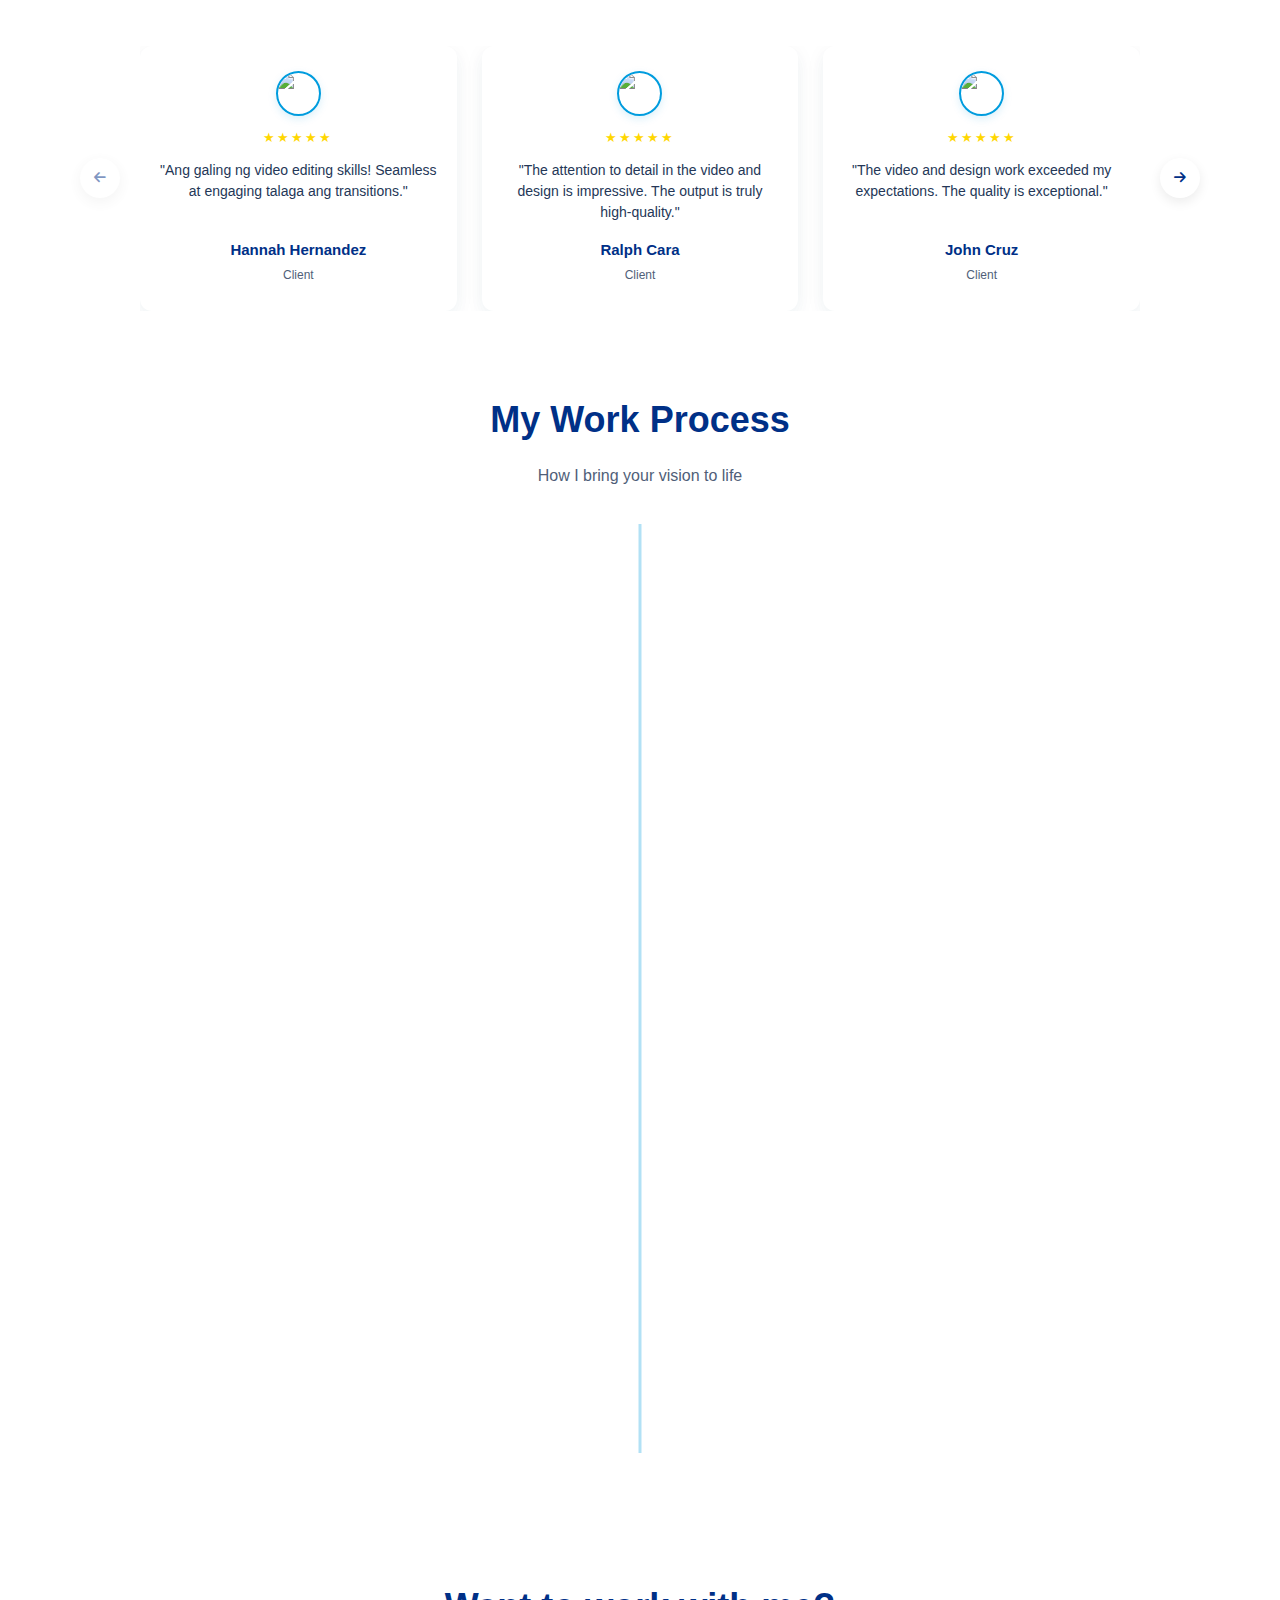
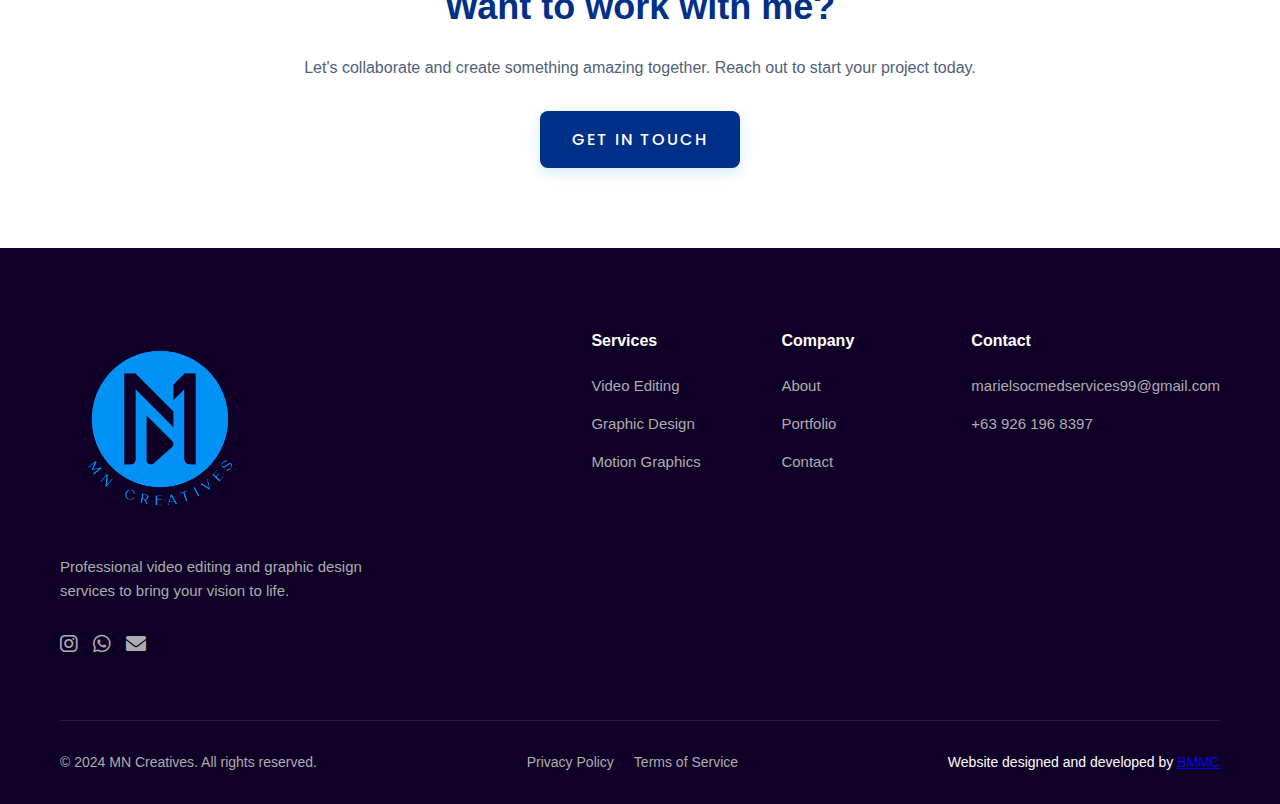
==== commit 8ed17b9b: "Fav Icon added" ====
--- a/MN CREATIVES/index.html
+++ b/MN CREATIVES/index.html
@@ -1,6 +1,9 @@
 <!DOCTYPE html>
 <html lang="en">
 <head>
+    <link rel="icon" type="image/png" sizes="32x32" href="images/01.png">
+<link rel="icon" type="image/png" sizes="16x16" href="images/01.png">
+<link rel="apple-touch-icon" sizes="180x180" href="images/01.png">
     <link rel="preconnect" href="https://fonts.googleapis.com">
     <link rel="preconnect" href="https://fonts.gstatic.com" crossorigin>
     <link href="https://fonts.googleapis.com/css2?family=Inter:wght@400;500;600;700&display=swap" rel="stylesheet">
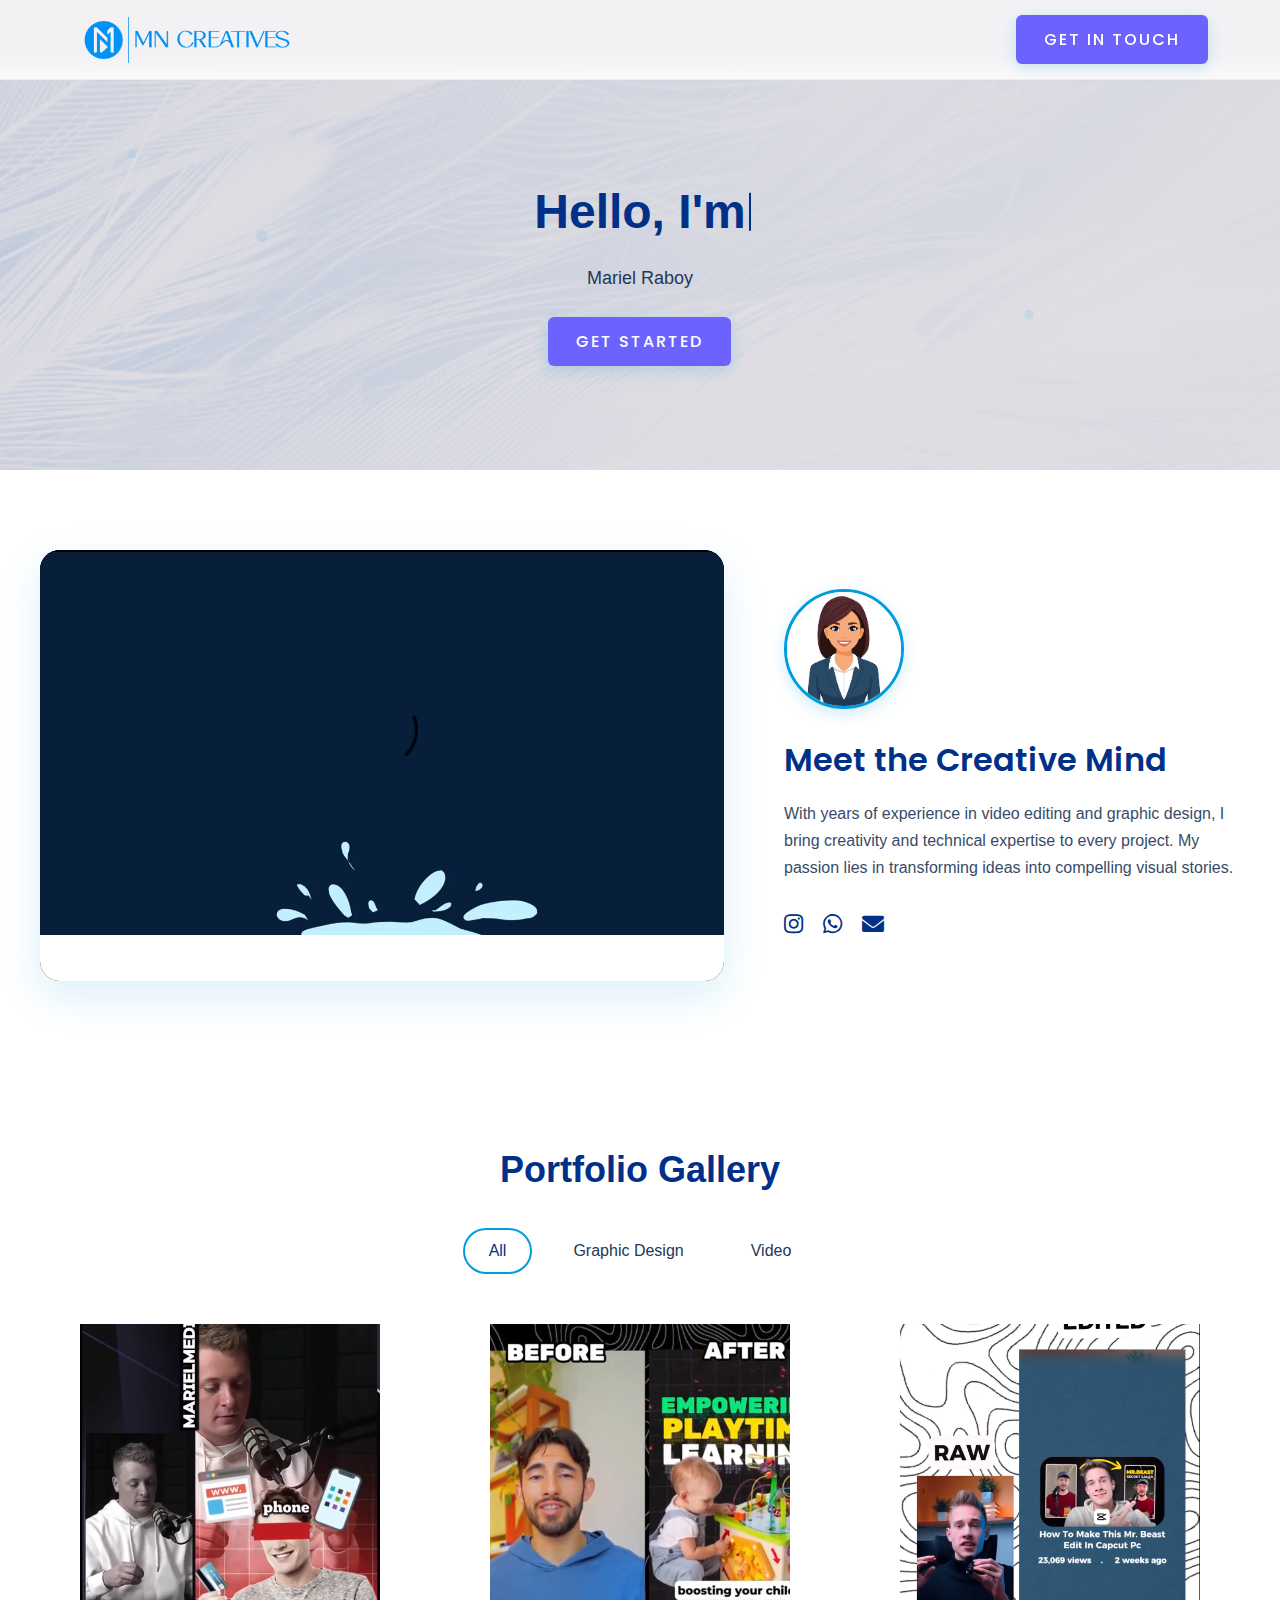
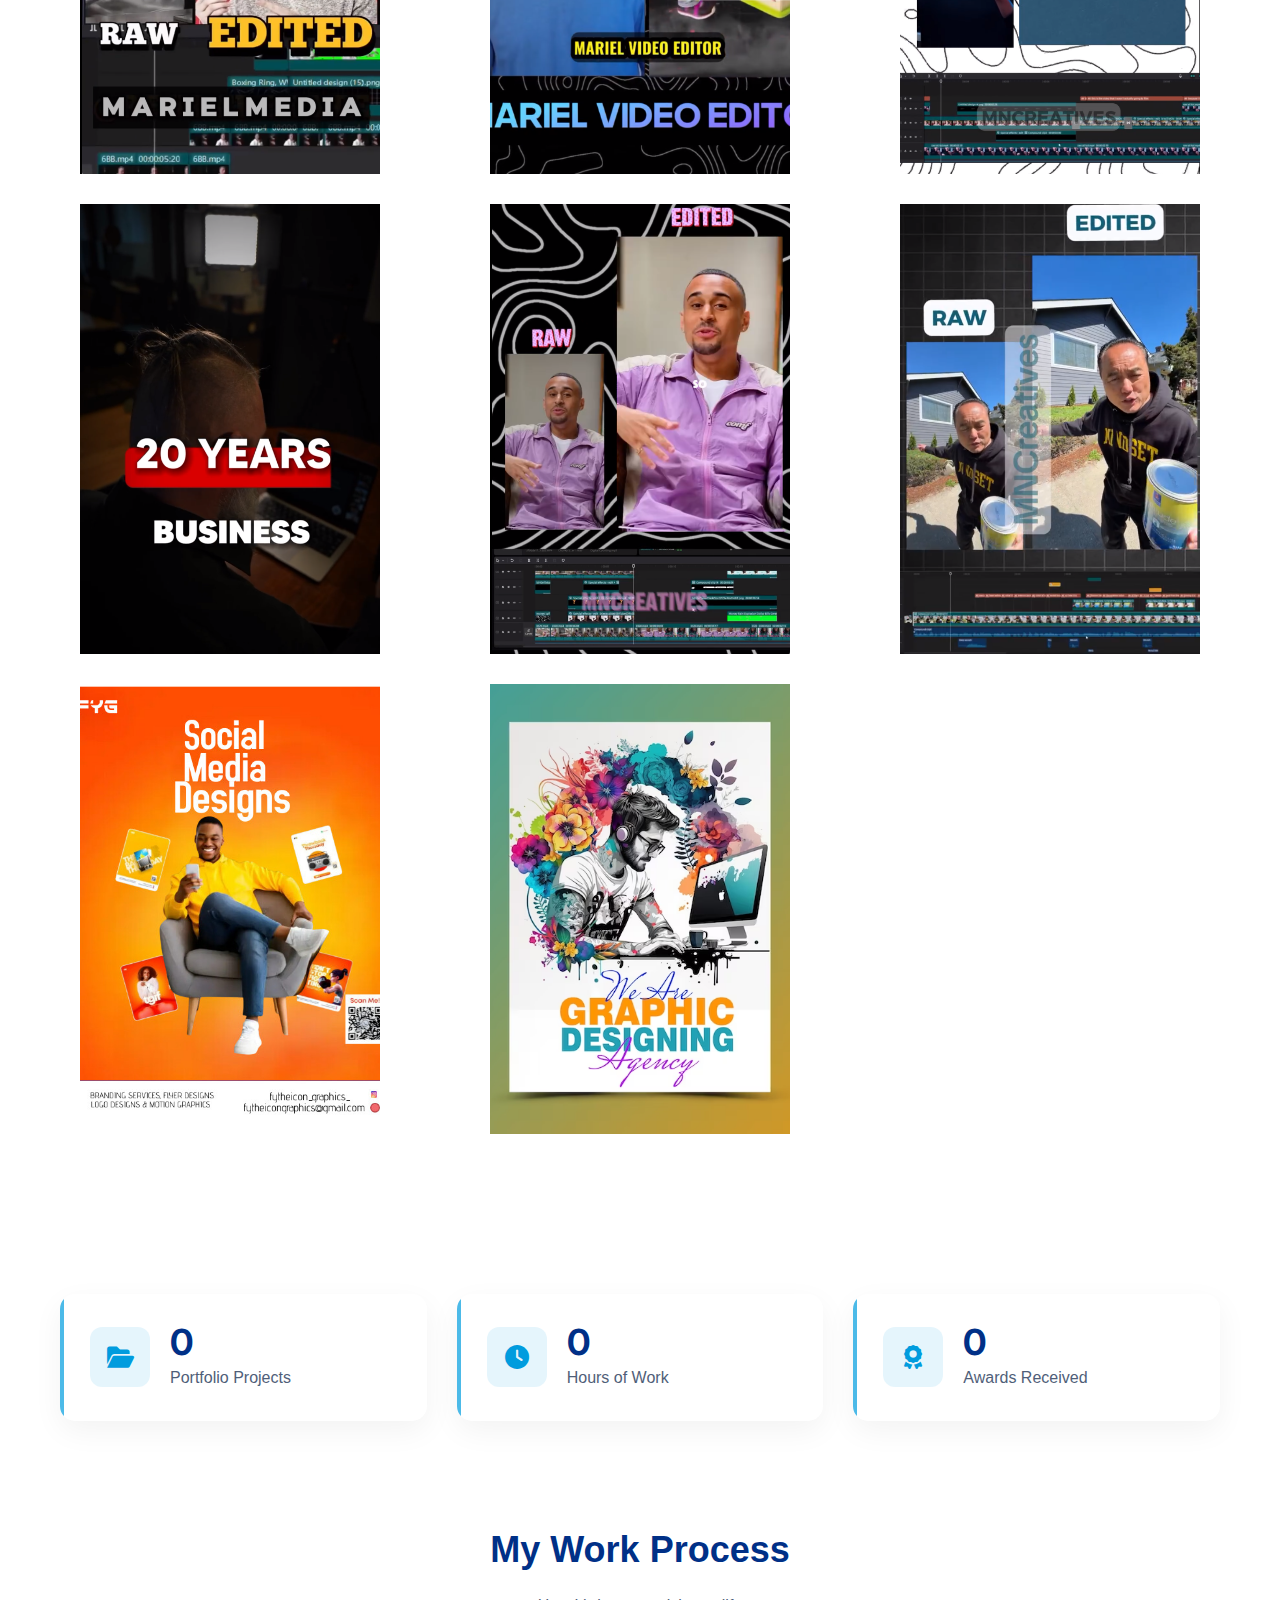
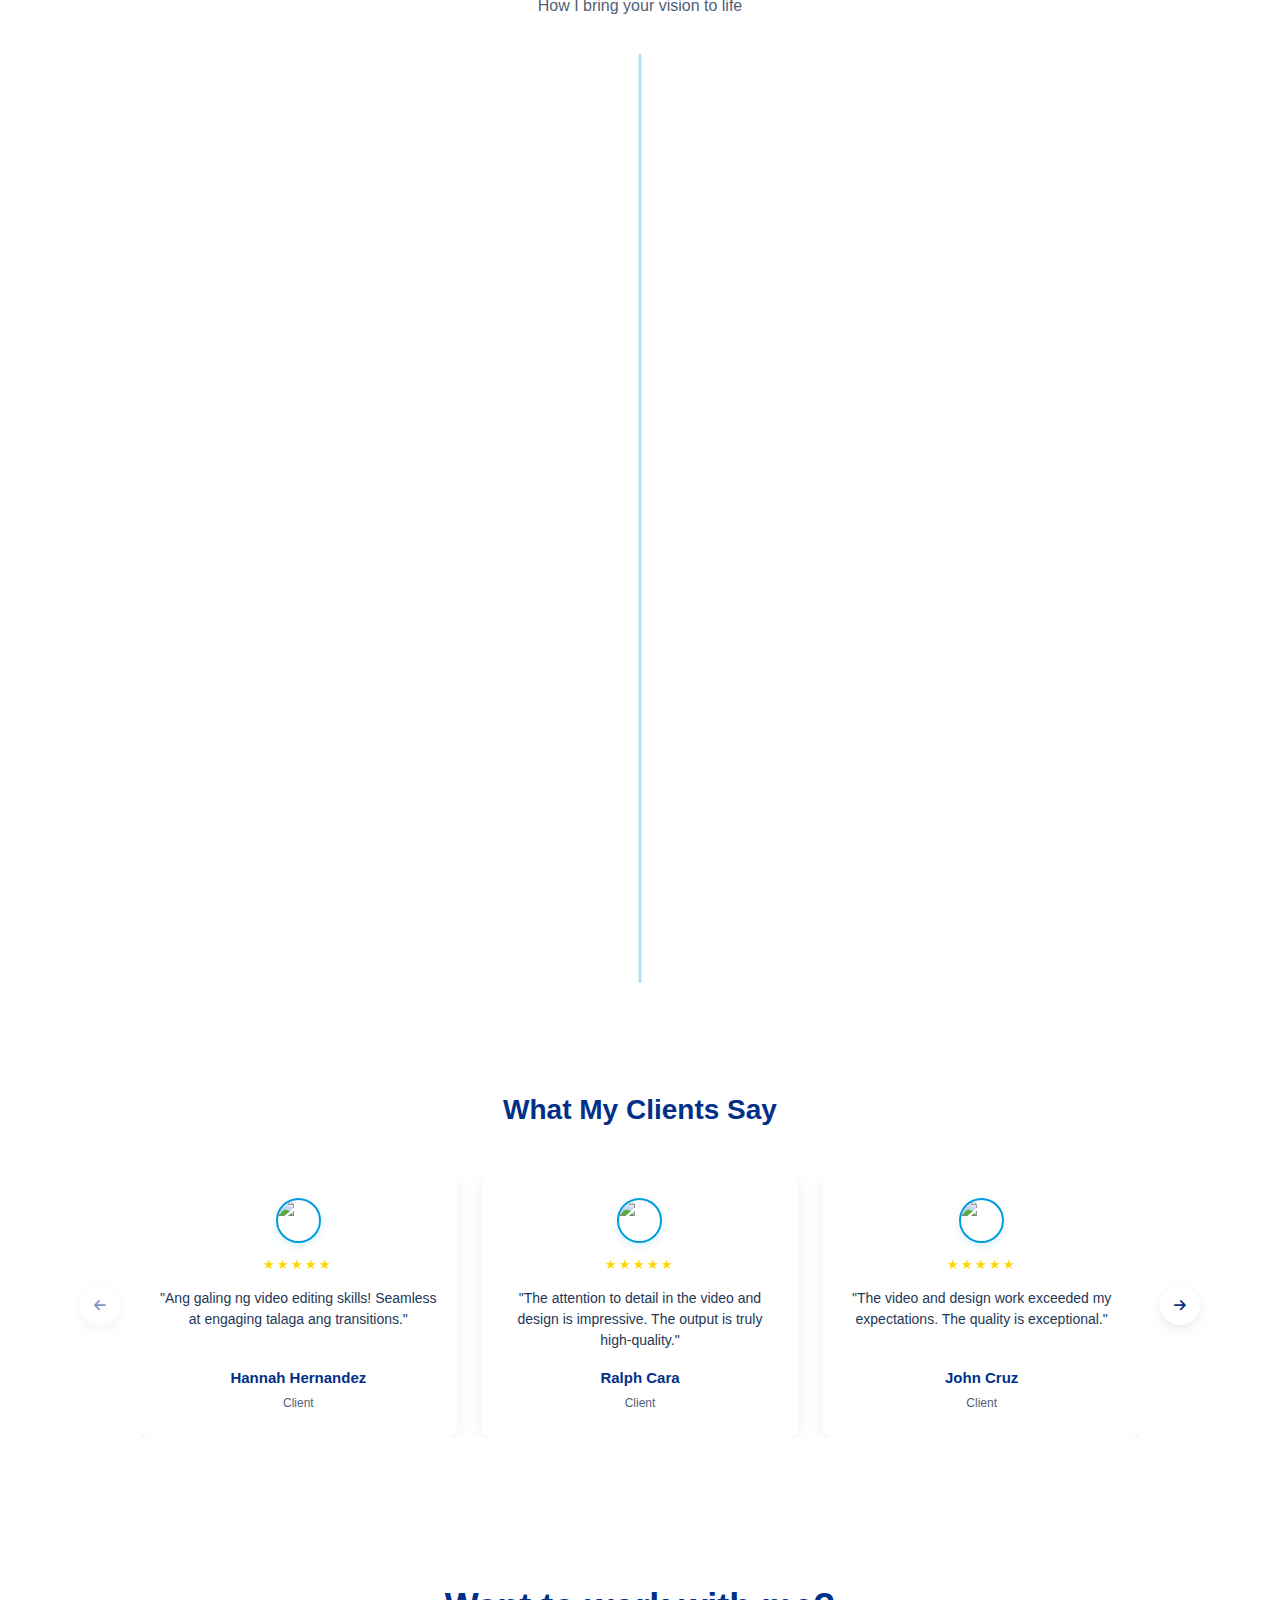
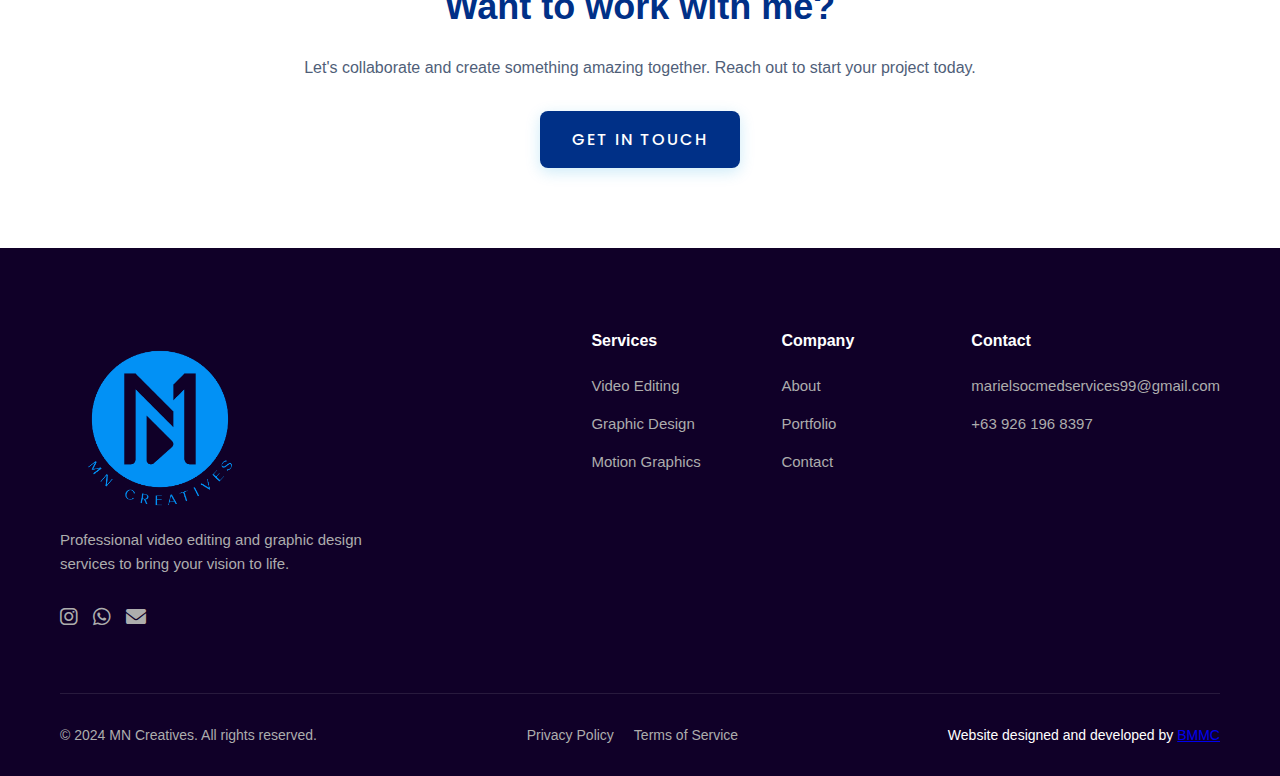
==== commit ce8cf726: "Sections Moved" ====
--- a/MN CREATIVES/index.html
+++ b/MN CREATIVES/index.html
@@ -38,6 +38,20 @@
         </nav>
     </header>
     <div class="scroll-indicator"></div>
+
+
+
+
+
+
+
+
+
+
+
+
+
+    
     <!-- Hero Section -->
     <section class="hero">
         <!-- Optional Particles -->
@@ -56,6 +70,56 @@
             </a>
         </div>
     </section>
+
+
+
+
+
+
+    <!-- Introduction Section -->
+    <section class="introduction">
+        <div class="intro-container">
+            <div class="intro-video">
+                <div class="video-wrapper">
+                    <video id="intro-video" 
+                           poster="Videos/Liquid Motion - Self Intro.jpg" 
+                           controls
+                           playsinline 
+                           webkit-playsinline
+                           preload="metadata">
+                        <source src="Videos/Liquid Motion - Self Intro.mp4" type="video/mp4">
+                        Your browser does not support the video tag.
+                    </video>
+                    <div class="intro-credits">
+                        <p>Video by <span>MN Creatives</span></p>
+                    </div>
+                </div>
+            </div>
+
+            <div class="intro-headshot">
+                <img src="images/female-employee-avatar_505024-1188.avif" alt="Professional Headshot">
+                <div class="intro-text">
+                    <h2>Meet the Creative Mind</h2>
+                    <p>With years of experience in video editing and graphic design, I bring creativity and technical expertise to every project. My passion lies in transforming ideas into compelling visual stories.</p>
+                    <div class="social-links">
+                        <a href="#"><i class="fab fa-instagram"></i></a>
+                        <a href="https://wa.me/639261968397"><i class="fab fa-whatsapp"></i></a>
+                        <a href="mailto:marielsocmedservices99@gmail.com"><i class="fas fa-envelope"></i></a>
+                    </div>
+                </div> 
+            </div>
+        </div>
+
+
+    </section>
+
+
+
+
+
+
+
+
 
     <!-- Portfolio Section -->
     <section class="portfolio" id="portfolio">
@@ -242,6 +306,18 @@
         </div>
     </section>
 
+
+
+
+
+
+
+
+
+
+
+
+
     <!-- Stats Section -->
     <section class="stats">
         <div class="stats-container">
@@ -276,42 +352,206 @@
             </div>
         </div>
     </section>
-    <!-- Introduction Section -->
-    <section class="introduction">
-        <div class="intro-container">
-            <div class="intro-video">
-                <div class="video-wrapper">
-                    <video id="intro-video" 
-                           poster="Videos/Liquid Motion - Self Intro.jpg" 
-                           controls
-                           playsinline 
-                           webkit-playsinline
-                           preload="metadata">
-                        <source src="Videos/Liquid Motion - Self Intro.mp4" type="video/mp4">
-                        Your browser does not support the video tag.
-                    </video>
-                    <div class="intro-credits">
-                        <p>Video by <span>MN Creatives</span></p>
-                    </div>
-                </div>
-            </div>
-
-            <div class="intro-headshot">
-                <img src="images/female-employee-avatar_505024-1188.avif" alt="Professional Headshot">
-                <div class="intro-text">
-                    <h2>Meet the Creative Mind</h2>
-                    <p>With years of experience in video editing and graphic design, I bring creativity and technical expertise to every project. My passion lies in transforming ideas into compelling visual stories.</p>
-                    <div class="social-links">
-                        <a href="#"><i class="fab fa-instagram"></i></a>
-                        <a href="https://wa.me/639261968397"><i class="fab fa-whatsapp"></i></a>
-                        <a href="mailto:marielsocmedservices99@gmail.com"><i class="fas fa-envelope"></i></a>
-                    </div>
-                </div> 
-            </div>
-        </div>
-
-
-    </section>
+
+
+
+
+
+
+
+
+
+
+
+
+
+
+
+<!-- Add this section where you want it to appear -->
+
+
+
+
+   <!-- Step 4 
+
+<section class="pricing-section" id="pricing">
+    <div class="container">
+        <div class="section-header">
+            <h2>Pricing Plans</h2>
+            <p>Choose the perfect package for your project</p>
+        </div>
+
+        <div class="pricing-grid">
+     =
+            <div class="pricing-card">
+                <div class="package-header">
+                    <h3>Basic Package</h3>
+                    <div class="price">
+                        <span class="currency">₱</span>
+                        <span class="amount">2,500</span>
+                        <span class="duration">/project</span>
+                    </div>
+                </div>
+                <div class="package-features">
+                    <ul>
+                        <li><i class="fas fa-check"></i> Basic Video Editing</li>
+                        <li><i class="fas fa-check"></i> Up to 5 Minutes Duration</li>
+                        <li><i class="fas fa-check"></i> 2 Rounds of Revisions</li>
+                        <li><i class="fas fa-check"></i> Basic Color Correction</li>
+                        <li><i class="fas fa-check"></i> 3-5 Days Delivery</li>
+                        <li><i class="fas fa-check"></i> 1080p Full HD</li>
+                    </ul>
+                </div>
+                <a href="contact.html" class="package-btn">Get Started</a>
+            </div>
+
+  
+            <div class="pricing-card featured">
+                <div class="popular-badge">Most Popular</div>
+                <div class="package-header">
+                    <h3>Pro Package</h3>
+                    <div class="price">
+                        <span class="currency">₱</span>
+                        <span class="amount">5,000</span>
+                        <span class="duration">/project</span>
+                    </div>
+                </div>
+                <div class="package-features">
+                    <ul>
+                        <li><i class="fas fa-check"></i> Advanced Video Editing</li>
+                        <li><i class="fas fa-check"></i> Up to 15 Minutes Duration</li>
+                        <li><i class="fas fa-check"></i> Unlimited Revisions</li>
+                        <li><i class="fas fa-check"></i> Advanced Color Grading</li>
+                        <li><i class="fas fa-check"></i> Motion Graphics</li>
+                        <li><i class="fas fa-check"></i> 2-3 Days Delivery</li>
+                        <li><i class="fas fa-check"></i> 4K Resolution</li>
+                    </ul>
+                </div>
+                <a href="contact.html" class="package-btn featured">Get Started</a>
+            </div>
+
+   
+            <div class="pricing-card">
+                <div class="package-header">
+                    <h3>Premium Package</h3>
+                    <div class="price">
+                        <span class="currency">₱</span>
+                        <span class="amount">10,000</span>
+                        <span class="duration">/project</span>
+                    </div>
+                </div>
+                <div class="package-features">
+                    <ul>
+                        <li><i class="fas fa-check"></i> Premium Video Production</li>
+                        <li><i class="fas fa-check"></i> Unlimited Duration</li>
+                        <li><i class="fas fa-check"></i> Unlimited Revisions</li>
+                        <li><i class="fas fa-check"></i> Professional Color Grading</li>
+                        <li><i class="fas fa-check"></i> Custom Motion Graphics</li>
+                        <li><i class="fas fa-check"></i> Sound Design</li>
+                        <li><i class="fas fa-check"></i> 24/7 Priority Support</li>
+                        <li><i class="fas fa-check"></i> 4K Resolution</li>
+                    </ul>
+                </div>
+                <a href="contact.html" class="package-btn">Get Started</a>
+            </div>
+        </div>
+
+        <div class="pricing-note">
+            <p>* Custom packages available for specific project requirements</p>
+            <a href="contact.html" class="custom-quote-btn">Request Custom Quote</a>
+        </div>
+    </div>
+</section>
+
+
+-->
+
+
+<!-- Work Process Section -->
+<section class="process-section" id="process">
+    <div class="container">
+        <div class="section-header">
+            <h2>My Work Process</h2>
+            <p>How I bring your vision to life</p>
+        </div>
+        
+        <div class="process-grid">
+            <!-- Step 1 -->
+            <div class="process-card">
+                <div class="process-content">
+                    <div class="process-icon">
+                        <i class="fas fa-comments"></i>
+                    </div>
+                    <div class="process-text">
+                        <div class="step-number"> 01</div>
+                        <h3>Initial Consultation</h3>
+                        <p>We discuss your project requirements, goals, and vision to ensure we're aligned on expectations.</p>
+                    </div>
+                </div>
+            </div>
+
+            <!-- Step 2 -->
+            <div class="process-card">
+                <div class="process-content">
+                    <div class="process-icon">
+                        <i class="fas fa-file-alt"></i>
+                    </div>
+                    <div class="process-text">
+                        <div class="step-number"> 02</div>
+                        <h3>Planning & Strategy</h3>
+                        <p>I create a detailed project plan including timeline, deliverables, and creative direction.</p>
+                    </div>
+                </div>
+            </div>
+
+            <!-- Step 3 -->
+            <div class="process-card">
+                <div class="process-content">
+                    <div class="process-icon">
+                        <i class="fas fa-edit"></i>
+                    </div>
+                    <div class="process-text">
+                        <div class="step-number"> 03</div>
+                        <h3>Creation & Editing</h3>
+                        <p>I begin the creative process, applying my expertise to bring your vision to life.</p>
+                    </div>
+                </div>
+            </div>
+
+            <!-- Step 4 -->
+            <div class="process-card">
+                <div class="process-content">
+                    <div class="process-icon">
+                        <i class="fas fa-sync"></i>
+                    </div>
+                    <div class="process-text">
+                        <div class="step-number"> 04</div>
+                        <h3>Revisions</h3>
+                        <p>You review the work and provide feedback for any adjustments needed.</p>
+                    </div>
+                </div>
+            </div>
+
+            <!-- Step 5 -->
+            <div class="process-card">
+                <div class="process-content">
+                    <div class="process-icon">
+                        <i class="fas fa-check-circle"></i>
+                    </div>
+                    <div class="process-text">
+                        <div class="step-number"> 05</div>
+                        <h3>Final Delivery</h3>
+                        <p>After final approval, I deliver your project in all required formats.</p>
+                    </div>
+                </div>
+            </div>
+        </div>
+    </div>
+</section>
+
+
+
+
     <!-- Testimonials Section -->
     <section class="testimonials">
         <h2>What My Clients Say</h2>
@@ -400,206 +640,6 @@
 
 
 
-
-
-
-
-
-
-
-
-
-
-<!-- Add this section where you want it to appear -->
-
-
-
-
-   <!-- Step 4 
-
-<section class="pricing-section" id="pricing">
-    <div class="container">
-        <div class="section-header">
-            <h2>Pricing Plans</h2>
-            <p>Choose the perfect package for your project</p>
-        </div>
-
-        <div class="pricing-grid">
-     =
-            <div class="pricing-card">
-                <div class="package-header">
-                    <h3>Basic Package</h3>
-                    <div class="price">
-                        <span class="currency">₱</span>
-                        <span class="amount">2,500</span>
-                        <span class="duration">/project</span>
-                    </div>
-                </div>
-                <div class="package-features">
-                    <ul>
-                        <li><i class="fas fa-check"></i> Basic Video Editing</li>
-                        <li><i class="fas fa-check"></i> Up to 5 Minutes Duration</li>
-                        <li><i class="fas fa-check"></i> 2 Rounds of Revisions</li>
-                        <li><i class="fas fa-check"></i> Basic Color Correction</li>
-                        <li><i class="fas fa-check"></i> 3-5 Days Delivery</li>
-                        <li><i class="fas fa-check"></i> 1080p Full HD</li>
-                    </ul>
-                </div>
-                <a href="contact.html" class="package-btn">Get Started</a>
-            </div>
-
-  
-            <div class="pricing-card featured">
-                <div class="popular-badge">Most Popular</div>
-                <div class="package-header">
-                    <h3>Pro Package</h3>
-                    <div class="price">
-                        <span class="currency">₱</span>
-                        <span class="amount">5,000</span>
-                        <span class="duration">/project</span>
-                    </div>
-                </div>
-                <div class="package-features">
-                    <ul>
-                        <li><i class="fas fa-check"></i> Advanced Video Editing</li>
-                        <li><i class="fas fa-check"></i> Up to 15 Minutes Duration</li>
-                        <li><i class="fas fa-check"></i> Unlimited Revisions</li>
-                        <li><i class="fas fa-check"></i> Advanced Color Grading</li>
-                        <li><i class="fas fa-check"></i> Motion Graphics</li>
-                        <li><i class="fas fa-check"></i> 2-3 Days Delivery</li>
-                        <li><i class="fas fa-check"></i> 4K Resolution</li>
-                    </ul>
-                </div>
-                <a href="contact.html" class="package-btn featured">Get Started</a>
-            </div>
-
-   
-            <div class="pricing-card">
-                <div class="package-header">
-                    <h3>Premium Package</h3>
-                    <div class="price">
-                        <span class="currency">₱</span>
-                        <span class="amount">10,000</span>
-                        <span class="duration">/project</span>
-                    </div>
-                </div>
-                <div class="package-features">
-                    <ul>
-                        <li><i class="fas fa-check"></i> Premium Video Production</li>
-                        <li><i class="fas fa-check"></i> Unlimited Duration</li>
-                        <li><i class="fas fa-check"></i> Unlimited Revisions</li>
-                        <li><i class="fas fa-check"></i> Professional Color Grading</li>
-                        <li><i class="fas fa-check"></i> Custom Motion Graphics</li>
-                        <li><i class="fas fa-check"></i> Sound Design</li>
-                        <li><i class="fas fa-check"></i> 24/7 Priority Support</li>
-                        <li><i class="fas fa-check"></i> 4K Resolution</li>
-                    </ul>
-                </div>
-                <a href="contact.html" class="package-btn">Get Started</a>
-            </div>
-        </div>
-
-        <div class="pricing-note">
-            <p>* Custom packages available for specific project requirements</p>
-            <a href="contact.html" class="custom-quote-btn">Request Custom Quote</a>
-        </div>
-    </div>
-</section>
-
-
--->
-
-
-<!-- Work Process Section -->
-<section class="process-section" id="process">
-    <div class="container">
-        <div class="section-header">
-            <h2>My Work Process</h2>
-            <p>How I bring your vision to life</p>
-        </div>
-        
-        <div class="process-grid">
-            <!-- Step 1 -->
-            <div class="process-card">
-                <div class="process-content">
-                    <div class="process-icon">
-                        <i class="fas fa-comments"></i>
-                    </div>
-                    <div class="process-text">
-                        <div class="step-number"> 01</div>
-                        <h3>Initial Consultation</h3>
-                        <p>We discuss your project requirements, goals, and vision to ensure we're aligned on expectations.</p>
-                    </div>
-                </div>
-            </div>
-
-            <!-- Step 2 -->
-            <div class="process-card">
-                <div class="process-content">
-                    <div class="process-icon">
-                        <i class="fas fa-file-alt"></i>
-                    </div>
-                    <div class="process-text">
-                        <div class="step-number"> 02</div>
-                        <h3>Planning & Strategy</h3>
-                        <p>I create a detailed project plan including timeline, deliverables, and creative direction.</p>
-                    </div>
-                </div>
-            </div>
-
-            <!-- Step 3 -->
-            <div class="process-card">
-                <div class="process-content">
-                    <div class="process-icon">
-                        <i class="fas fa-edit"></i>
-                    </div>
-                    <div class="process-text">
-                        <div class="step-number"> 03</div>
-                        <h3>Creation & Editing</h3>
-                        <p>I begin the creative process, applying my expertise to bring your vision to life.</p>
-                    </div>
-                </div>
-            </div>
-
-            <!-- Step 4 -->
-            <div class="process-card">
-                <div class="process-content">
-                    <div class="process-icon">
-                        <i class="fas fa-sync"></i>
-                    </div>
-                    <div class="process-text">
-                        <div class="step-number"> 04</div>
-                        <h3>Revisions</h3>
-                        <p>You review the work and provide feedback for any adjustments needed.</p>
-                    </div>
-                </div>
-            </div>
-
-            <!-- Step 5 -->
-            <div class="process-card">
-                <div class="process-content">
-                    <div class="process-icon">
-                        <i class="fas fa-check-circle"></i>
-                    </div>
-                    <div class="process-text">
-                        <div class="step-number"> 05</div>
-                        <h3>Final Delivery</h3>
-                        <p>After final approval, I deliver your project in all required formats.</p>
-                    </div>
-                </div>
-            </div>
-        </div>
-    </div>
-</section>
-
-
-
-
-
-
-
-
-
     <!-- CTA Section -->
     <section class="cta" id="contact">
         <div class="cta-container">
--- a/MN CREATIVES/style.css
+++ b/MN CREATIVES/style.css
@@ -1037,12 +1037,64 @@
 }
 
 .footer-brand {
+    position: relative;
     max-width: 320px;
 }
 
 .footer-logo {
-    height: 40px;
-    margin-bottom: 20px;
+    position: relative;
+    display: block;
+    width: 200px;
+    height: 200px;
+    border-radius: 50%;
+    overflow: hidden;
+}
+
+.footer-logo::after {
+    content: '';
+    position: absolute;
+    top: 0;
+    left: -100%;
+    display: block;
+    width: 50%;
+    height: 100%;
+    background: linear-gradient(
+        to right,
+        transparent 0%,
+        rgba(255, 255, 255, 0.4) 50%,
+        transparent 100%
+    );
+    transform: skewX(-25deg);
+    animation: shine 2.5s ease-in-out infinite;
+}
+
+@keyframes shine {
+    0% {
+        left: -100%;
+        opacity: 0;
+    }
+    20% {
+        opacity: 0.8;
+    }
+    80% {
+        opacity: 0.8;
+    }
+    100% {
+        left: 150%;
+        opacity: 0;
+    }
+}
+
+/* Mobile adjustments */
+@media (max-width: 768px) {
+    .footer-brand {
+        max-width: 100%;
+        text-align: center;
+    }
+    
+    .footer-logo {
+        margin: 0 auto 20px;
+    }
 }
 
 .footer-brand p {
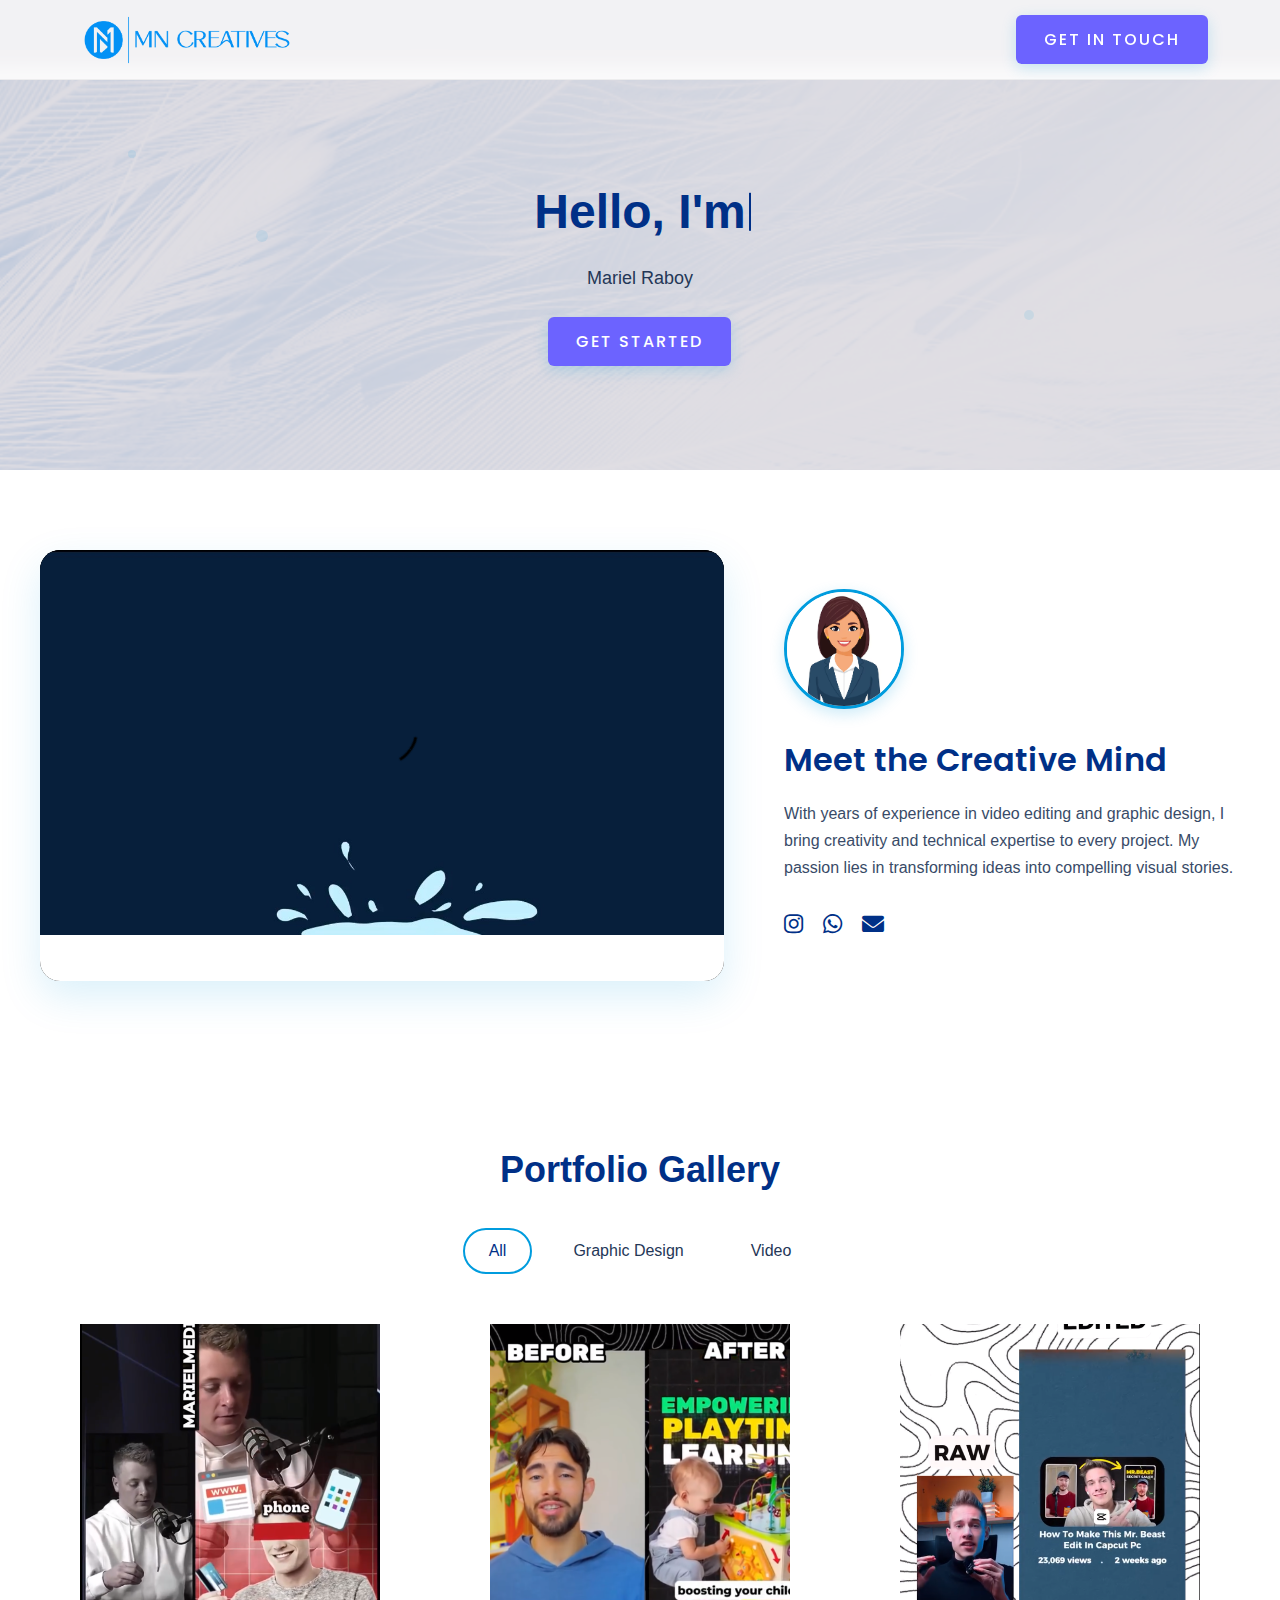
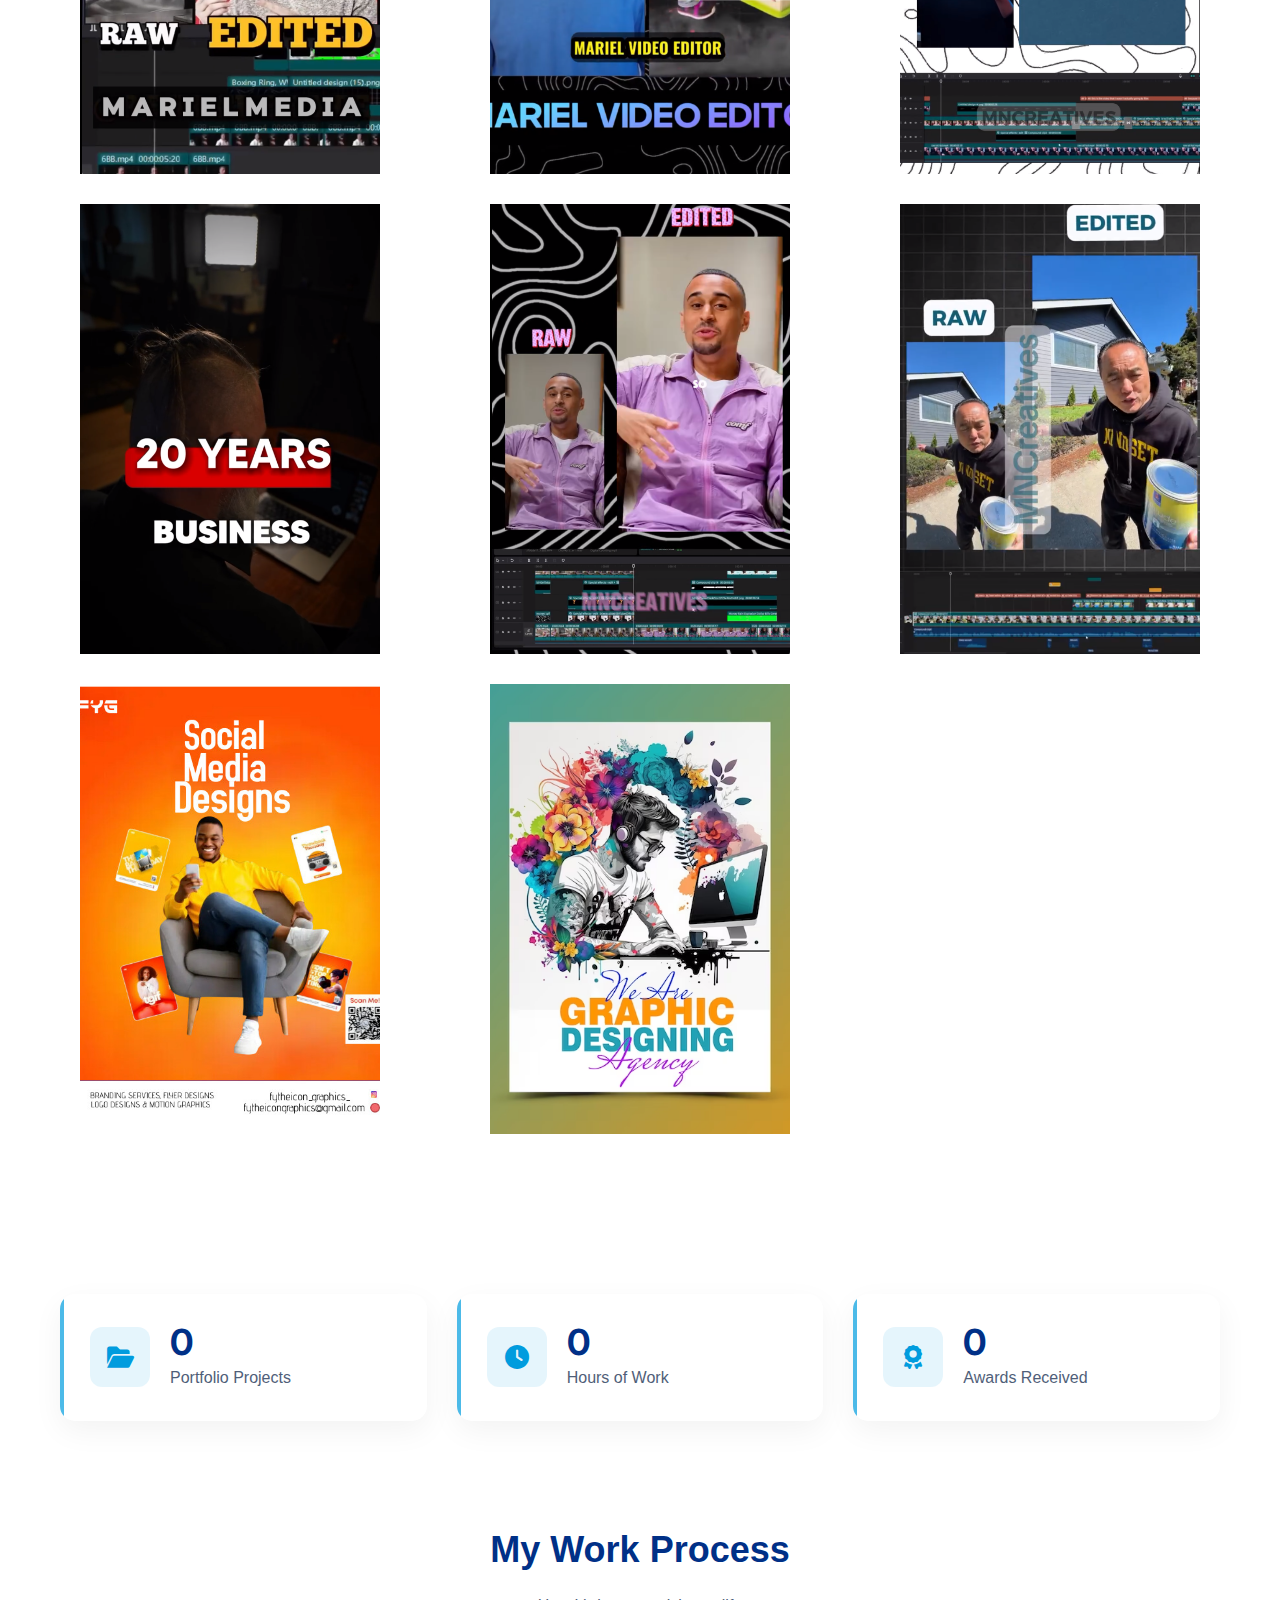
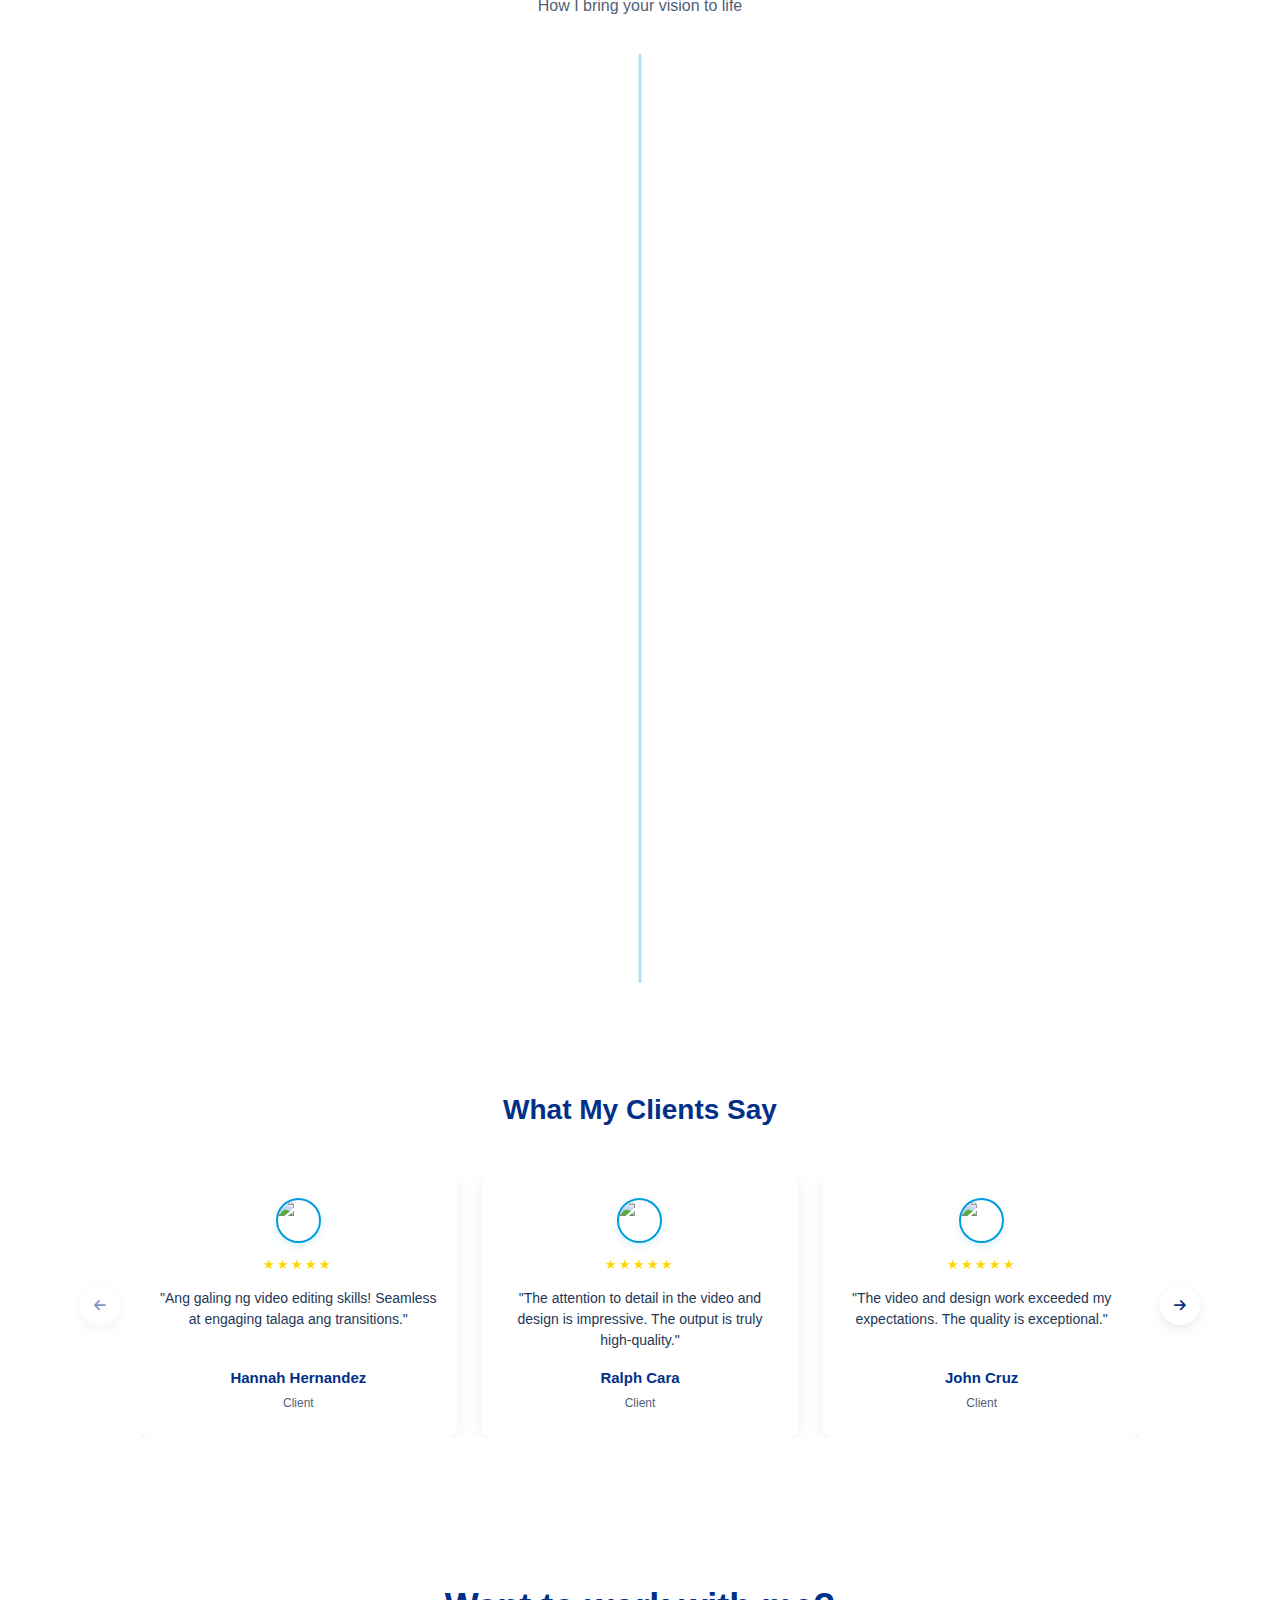
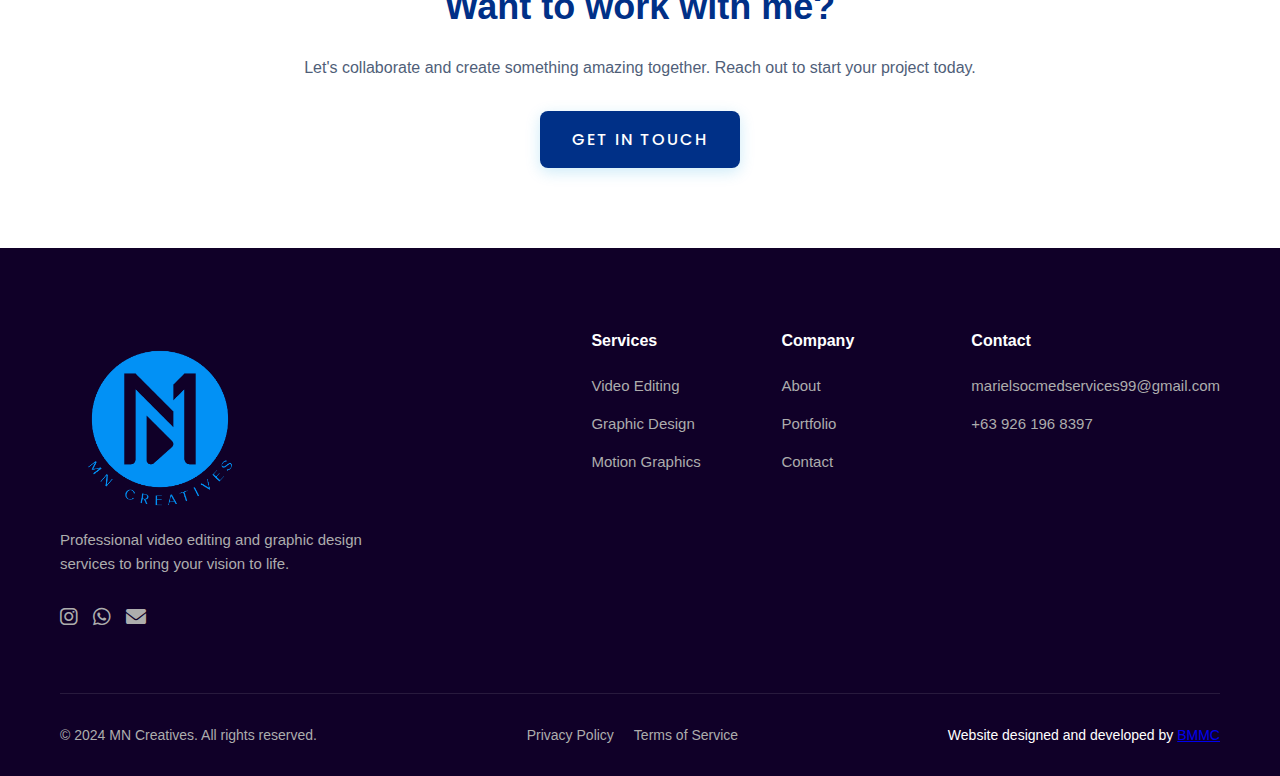
==== commit 5a56815e: "Overlapping Prog bar Fixed" ====
--- a/MN CREATIVES/index.html
+++ b/MN CREATIVES/index.html
@@ -162,7 +162,7 @@
                         <p>Video Production</p>
                         <a href="#" class="view-project"
                            data-type="video"
-                           data-media="videos/sample2.mp4"
+                           data-media="Videos/sample2.mp4"
                            data-title="Product Showcase"
                            data-category="Video Production"
                            data-description="Dynamic product showcase video highlighting features and benefits through creative cinematography.">
@@ -181,7 +181,7 @@
                         <p>Video Production</p>
                         <a href="#" class="view-project"
                            data-type="video"
-                           data-media="videos/sample3.mp4"
+                           data-media="Videos/sample3.mp4"
                            data-title="Event Highlights"
                            data-category="Video Production"
                            data-description="Engaging event highlights video capturing key moments and atmosphere through professional editing.">
@@ -201,7 +201,7 @@
                 <p>Video Production</p>
                 <a href="#" class="view-project"
                    data-type="video"
-                   data-media="videos/sample4.mp4"
+                   data-media="Videos/sample4.mp4"
                    data-title="Event Highlights"
                    data-category="Video Production"
                    data-description="Engaging event highlights video capturing key moments and atmosphere through professional editing.">
@@ -223,7 +223,7 @@
                     <p>Video Production</p>
                     <a href="#" class="view-project"
                        data-type="video"
-                       data-media="videos/sample5.mp4"
+                       data-media="Videos/sample5.mp4"
                        data-title="Event Highlights"
                        data-category="Video Production"
                        data-description="Engaging event highlights video capturing key moments and atmosphere through professional editing.">
@@ -249,7 +249,7 @@
                         <p>Video Production</p>
                         <a href="#" class="view-project"
                            data-type="video"
-                           data-media="videos/sample6.mp4"
+                           data-media="Videos/sample6.mp4"
                            data-title="Event Highlights"
                            data-category="Video Production"
                            data-description="Engaging event highlights video capturing key moments and atmosphere through professional editing.">
--- a/MN CREATIVES/style.css
+++ b/MN CREATIVES/style.css
@@ -166,7 +166,7 @@
     position: fixed;
     top: 80px;
     left: 0;
-    z-index: 1001;
+    z-index: 999;
     transition: width 0.3s ease;
 }
 
@@ -1573,7 +1573,7 @@
     width: 100%;
     height: 100%;
     background: rgba(0, 0, 0, 0.9);
-    z-index: 1000;
+    z-index: 1100;
     overflow-y: auto;
 }
 
@@ -1585,6 +1585,7 @@
     max-width: 800px;
     border-radius: 8px;
     overflow: hidden;
+    z-index: 1101;
 }
 
 .modal-media {
